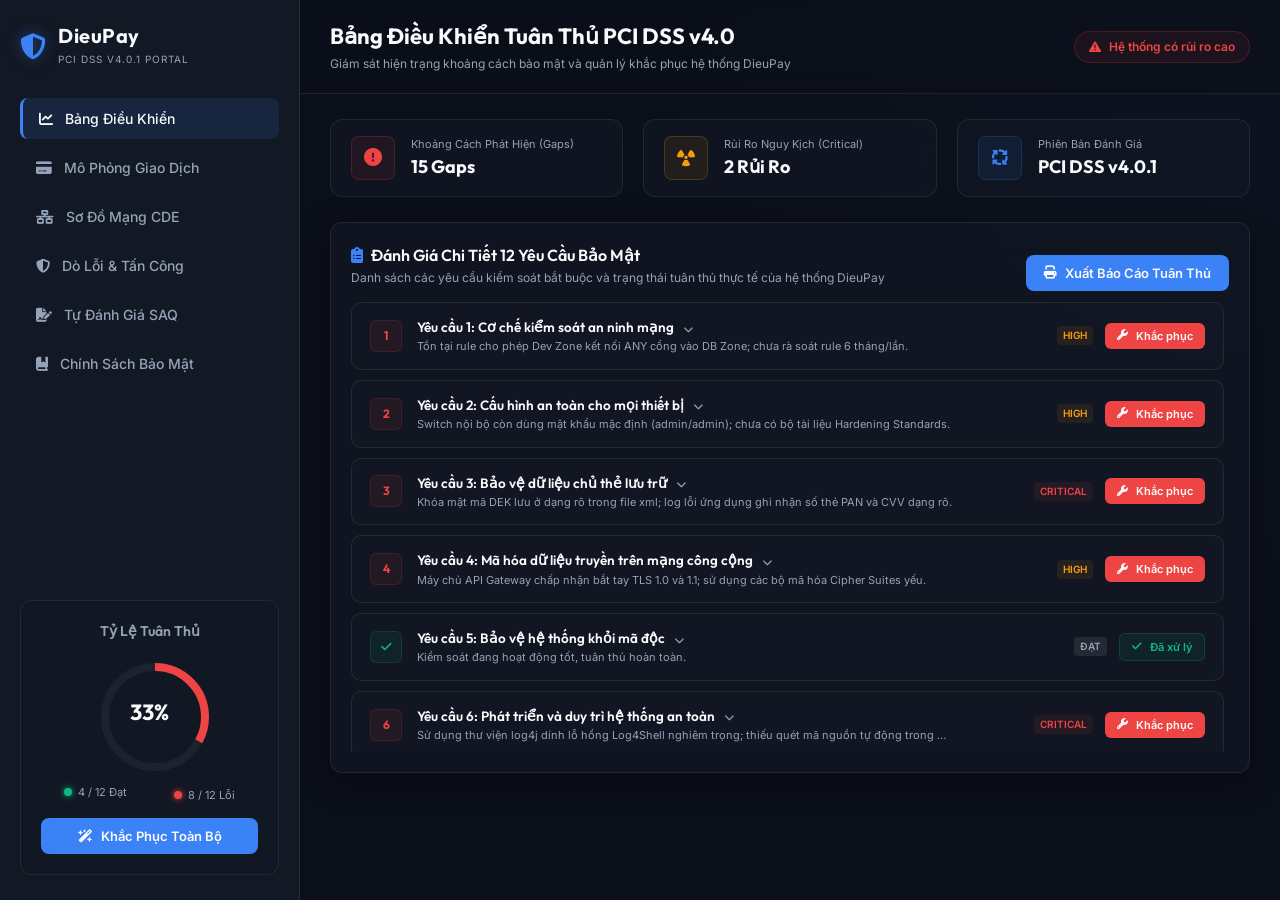
==== index.html @ 659bfa7b "add update" ====
<!DOCTYPE html>
<html lang="vi">

<head>
    <meta charset="UTF-8">
    <meta name="viewport" content="width=device-width, initial-scale=1.0">
    <title>DieuPay PCI DSS v4.0 Simulator & Compliance Dashboard</title>
    <!-- Google Fonts -->
    <link rel="preconnect" href="https://fonts.googleapis.com">
    <link rel="preconnect" href="https://fonts.gstatic.com" crossorigin>
    <link
        href="https://fonts.googleapis.com/css2?family=Inter:wght@300;400;500;600;700&family=Outfit:wght@400;500;600;700;800&family=Fira+Code:wght@400;500&display=swap"
        rel="stylesheet">
    <!-- FontAwesome Icons -->
    <link rel="stylesheet" href="https://cdnjs.cloudflare.com/ajax/libs/font-awesome/6.4.0/css/all.min.css">
    <!-- Custom Style -->
    <link rel="stylesheet" href="style.css">
</head>

<body>
    <div class="app-container">
        <!-- Sidebar Navigation -->
        <aside class="sidebar">
            <div class="logo-area">
                <div class="logo-icon"><i class="fa-solid fa-shield-halved"></i></div>
                <div class="logo-text">
                    <h2>DieuPay</h2>
                    <span>PCI DSS v4.0.1 Portal</span>
                </div>
            </div>

            <nav class="nav-menu">
                <button class="nav-btn active" data-tab="tab-dashboard" id="btn-tab-dashboard">
                    <i class="fa-solid fa-chart-line"></i>
                    <span>Bảng Điều Khiển</span>
                </button>
                <button class="nav-btn" data-tab="tab-simulator" id="btn-tab-simulator">
                    <i class="fa-solid fa-credit-card"></i>
                    <span>Mô Phỏng Giao Dịch</span>
                </button>
                <button class="nav-btn" data-tab="tab-network" id="btn-tab-network">
                    <i class="fa-solid fa-network-wired"></i>
                    <span>Sơ Đồ Mạng CDE</span>
                </button>
                <button class="nav-btn" data-tab="tab-scanner" id="btn-tab-scanner">
                    <i class="fa-solid fa-shield-halved"></i>
                    <span>Dò Lỗi & Tấn Công</span>
                </button>
                <button class="nav-btn" data-tab="tab-saq" id="btn-tab-saq">
                    <i class="fa-solid fa-file-signature"></i>
                    <span>Tự Đánh Giá SAQ</span>
                </button>
                <button class="nav-btn" data-tab="tab-policies" id="btn-tab-policies">
                    <i class="fa-solid fa-book-bookmark"></i>
                    <span>Chính Sách Bảo Mật</span>
                </button>
            </nav>

            <div class="compliance-summary-card">
                <h3>Tỷ Lệ Tuân Thủ</h3>
                <div class="progress-circle-container">
                    <svg class="progress-ring" width="120" height="120">
                        <circle class="progress-ring__background" stroke="rgba(255,255,255,0.05)" stroke-width="8"
                            fill="transparent" r="50" cx="60" cy="60" />
                        <circle class="progress-ring__circle" id="compliance-ring" stroke="#ef4444" stroke-width="8"
                            fill="transparent" r="50" cx="60" cy="60" />
                    </svg>
                    <div class="progress-value" id="compliance-score-val">31%</div>
                </div>
                <div class="status-summary">
                    <div class="status-item">
                        <span class="dot green"></span>
                        <span id="txt-compliant-count">4 / 12 Đạt</span>
                    </div>
                    <div class="status-item mt-5">
                        <span class="dot red"></span>
                        <span id="txt-noncompliant-count">8 / 12 Lỗi</span>
                    </div>
                </div>
                <button class="btn btn-primary btn-block mt-15" id="btn-remediate-all">
                    <i class="fa-solid fa-wand-magic-sparkles"></i> Khắc Phục Toàn Bộ
                </button>
            </div>
        </aside>

        <!-- Main Content Area -->
        <main class="main-content">
            <header class="top-bar">
                <div class="page-title">
                    <h1 id="page-title-text">Bảng Điều Khiển Tuân Thủ PCI DSS v4.0</h1>
                    <p id="page-subtitle-text">Giám sát hiện trạng khoảng cách bảo mật và quản lý khắc phục hệ thống
                        DieuPay</p>
                </div>
                <div class="system-status">
                    <span class="status-badge red" id="system-status-badge">
                        <i class="fa-solid fa-triangle-exclamation"></i> Hệ thống có rủi ro cao
                    </span>
                </div>
            </header>

            <!-- TAB 1: COMPLIANCE DASHBOARD -->
            <section class="tab-content active" id="tab-dashboard">
                <div class="dashboard-grid">
                    <!-- Stat Cards -->
                    <div class="stat-card gap-card">
                        <div class="card-icon red-glow"><i class="fa-solid fa-circle-exclamation"></i></div>
                        <div class="card-info">
                            <span class="info-label">Khoảng Cách Phát Hiện (Gaps)</span>
                            <span class="info-value" id="stat-gaps-count">17 Lỗ Hổng</span>
                        </div>
                    </div>
                    <div class="stat-card risk-card">
                        <div class="card-icon orange-glow"><i class="fa-solid fa-radiation"></i></div>
                        <div class="card-info">
                            <span class="info-label">Rủi Ro Nguy Kịch (Critical)</span>
                            <span class="info-value" id="stat-critical-count">3 Rủi Ro</span>
                        </div>
                    </div>
                    <div class="stat-card method-card">
                        <div class="card-icon blue-glow"><i class="fa-solid fa-arrows-spin"></i></div>
                        <div class="card-info">
                            <span class="info-label">Phiên Bản Đánh Giá</span>
                            <span class="info-value">PCI DSS v4.0.1</span>
                        </div>
                    </div>
                </div>

                <!-- 12 Requirements List -->
                <div class="section-card mt-25">
                    <div class="card-header card-header-flex">
                        <div>
                            <h2 style="display: flex; align-items: center; gap: 8px;"><i
                                    class="fa-solid fa-clipboard-list" style="color: var(--color-primary);"></i> Đánh
                                Giá Chi Tiết 12 Yêu Cầu Bảo Mật</h2>
                            <p>Danh sách các yêu cầu kiểm soát bắt buộc và trạng thái tuân thủ thực tế của hệ thống
                                DieuPay</p>
                        </div>
                        <button class="btn btn-primary" id="btn-print-report">
                            <i class="fa-solid fa-print"></i> Xuất Báo Cáo Tuân Thủ
                        </button>
                    </div>
                    <div class="requirements-list" id="requirements-container">
                        <!-- Requirements items will be dynamically rendered by JavaScript -->
                    </div>
                </div>
            </section>

            <!-- TAB 2: TRANSACTION SIMULATOR -->
            <section class="tab-content" id="tab-simulator">
                <div class="simulator-layout">
                    <!-- Simulator Controls & Form -->
                    <div class="sim-left-panel">
                        <!-- Mode Toggle -->
                        <div class="section-card">
                            <h3 style="display: flex; align-items: center; gap: 8px;"><i class="fa-solid fa-sliders"
                                    style="color: var(--color-primary);"></i> Chế Độ Mô Phỏng An Ninh</h3>
                            <p class="text-muted mb-15">Chọn chế độ để kiểm chứng cách hệ thống DieuPay xử lý và lưu trữ
                                thông tin thẻ.</p>
                            <div class="mode-toggle-group">
                                <button class="mode-btn active red-mode" id="btn-mode-noncompliant">
                                    <i class="fa-solid fa-bug"></i>
                                    <div class="mode-text">
                                        <strong>Chưa Tuân Thủ</strong>
                                        <span>Dễ bị tấn công, lộ dữ liệu</span>
                                    </div>
                                </button>
                                <button class="mode-btn green-mode" id="btn-mode-compliant">
                                    <i class="fa-solid fa-shield-halved"></i>
                                    <div class="mode-text">
                                        <strong>Đã Tuân Thủ</strong>
                                        <span>Mã hóa HSM, Log Sanitized</span>
                                    </div>
                                </button>
                            </div>
                        </div>

                        <!-- Trạng Thái Bảo Mật Hệ Thống -->
                        <div class="section-card mt-20 security-status-panel" id="security-warnings-panel">
                            <h3 style="display: flex; align-items: center; gap: 8px;"><i
                                    class="fa-solid fa-shield-halved" style="color: var(--color-primary);"></i> Trạng
                                Thái Bảo Mật Hệ Thống</h3>
                            <div id="security-warnings-content">
                                <!-- Nội dung cập nhật động từ Javascript -->
                            </div>
                        </div>

                        <!-- Payment Checkout Form Mockup -->
                        <div class="section-card mt-20 payment-card-form">
                            <div class="payment-card-header">
                                <i class="fa-solid fa-wallet"></i>
                                <span>Cổng Thanh Toán DieuPay (Mockup Checkout)</span>
                            </div>
                            <div class="card-preview">
                                <div class="card-chip"></div>
                                <div class="card-number-preview" id="preview-number">•••• •••• •••• ••••</div>
                                <div class="card-details-preview">
                                    <div>
                                        <span class="preview-label">CHỦ THẺ</span>
                                        <span class="preview-value" id="preview-name">NGUYEN VAN A</span>
                                    </div>
                                    <div>
                                        <span class="preview-label">HẠN DÙNG</span>
                                        <span class="preview-value" id="preview-expiry">12/28</span>
                                    </div>
                                </div>
                                <div class="card-brand"><i class="fa-brands fa-cc-visa"></i></div>
                            </div>

                            <form id="payment-form" onsubmit="return false;">
                                <div class="form-group">
                                    <label for="card-holder">Tên trên thẻ</label>
                                    <input type="text" id="card-holder" value="NGUYEN VAN A" placeholder="NGUYEN VAN A"
                                        autocomplete="off" required>
                                </div>
                                <div class="form-group">
                                    <label for="card-number">Số thẻ tín dụng (PAN)</label>
                                    <div class="input-icon-wrapper">
                                        <i class="fa-solid fa-credit-card input-icon"></i>
                                        <input type="text" id="card-number" value="4111110022334455"
                                            placeholder="4111 1100 2233 4455" maxlength="19" autocomplete="off"
                                            required>
                                    </div>
                                </div>
                                <div class="form-row">
                                    <div class="form-group col-6">
                                        <label for="card-expiry">Ngày hết hạn</label>
                                        <input type="text" id="card-expiry" value="12/28" placeholder="MM/YY"
                                            maxlength="5" autocomplete="off" required>
                                    </div>
                                    <div class="form-group col-6">
                                        <label for="card-cvv">Mã bảo mật (CVV2)</label>
                                        <input type="password" id="card-cvv" value="123" placeholder="123" maxlength="4"
                                            autocomplete="off" required>
                                    </div>
                                </div>
                                <button class="btn btn-success btn-block mt-15" id="btn-submit-payment">
                                    <i class="fa-solid fa-lock"></i> Thanh Toán Ngay (150,000 đ)
                                </button>
                            </form>
                        </div>
                    </div>

                    <!-- Visual Flow & Real-time Outputs -->
                    <div class="sim-right-panel">
                        <!-- Transaction Visual Flow Animation -->
                        <div class="section-card flex-grow-1 flex-col">
                            <h3 style="display: flex; align-items: center; gap: 8px;"><i class="fa-solid fa-route"
                                    style="color: var(--color-primary);"></i> Tiến Trình Truyền Tải Dữ Liệu</h3>
                            <p class="text-muted mb-15">Theo dõi đường đi của thông tin thẻ qua các thành phần của
                                DieuPay.</p>

                            <div class="flow-container">
                                <div class="flow-node active" id="node-client"
                                    data-tooltip="Thiết bị Khách hàng (Nhập PAN, CVV)">
                                    <i class="fa-solid fa-laptop"></i>
                                    <span>Client App</span>
                                </div>
                                <div class="flow-connector" id="conn-client-apigw">
                                    <div class="flow-dot"></div>
                                </div>
                                <div class="flow-node" id="node-apigw"
                                    data-tooltip="API Gateway & WAF (AWS Singapore Subnet)">
                                    <i class="fa-solid fa-gears"></i>
                                    <span>API Gateway</span>
                                </div>
                                <div class="flow-connector" id="conn-apigw-core">
                                    <div class="flow-dot"></div>
                                </div>
                                <div class="flow-node" id="node-core"
                                    data-tooltip="Payment Core Processing (Viettel IDC CDE Zone)">
                                    <i class="fa-solid fa-microchip"></i>
                                    <span>Core Payment</span>
                                </div>
                                <div class="flow-connector-split" id="split-core">
                                    <div class="split-line-hsm" id="conn-core-hsm">
                                        <div class="flow-dot-hsm"></div>
                                    </div>
                                    <div class="split-line-db" id="conn-core-db">
                                        <div class="flow-dot-db"></div>
                                    </div>
                                </div>
                                <div class="split-nodes">
                                    <div class="flow-node small" id="node-hsm"
                                        data-tooltip="Thiết bị Mật mã HSM (Sinh Token / Giải mã)">
                                        <i class="fa-solid fa-key"></i>
                                        <span>HSM Key</span>
                                    </div>
                                    <div class="flow-node small" id="node-db"
                                        data-tooltip="Cơ sở dữ liệu PostgreSQL (Lưu trữ giao dịch)">
                                        <i class="fa-solid fa-database"></i>
                                        <span>PostgreSQL</span>
                                    </div>
                                </div>
                            </div>
                        </div>

                        <!-- System Logs & DB Records -->
                        <div class="section-card mt-20 console-panel">
                            <div class="console-header">
                                <ul class="console-tabs">
                                    <li class="active" data-console="console-logs" id="btn-console-logs"><i
                                            class="fa-solid fa-terminal"></i> Nhật Ký Hệ Thống (System Logs)</li>
                                    <li data-console="console-db" id="btn-console-db"><i
                                            class="fa-solid fa-database"></i> Cơ Sở Dữ Liệu (PostgreSQL Storage)</li>
                                </ul>
                            </div>
                            <div class="console-body">
                                <div class="console-content active" id="console-logs">
                                    <div class="log-line text-muted">// Hệ thống DieuPay sẵn sàng. Nhấn "Thanh Toán
                                        Ngay" để mô phỏng.</div>
                                </div>
                                <div class="console-content" id="console-db">
                                    <table class="db-table">
                                        <thead>
                                            <tr>
                                                <th>Mã GD</th>
                                                <th>Thời gian</th>
                                                <th>Khách hàng</th>
                                                <th>Dữ liệu thẻ (PAN)</th>
                                                <th>Mã CVV2</th>
                                                <th>Trạng thái lưu trữ</th>
                                            </tr>
                                        </thead>
                                        <tbody id="db-table-body">
                                            <tr>
                                                <td colspan="6" class="text-center text-muted">// Cơ sở dữ liệu trống.
                                                </td>
                                            </tr>
                                        </tbody>
                                    </table>
                                </div>
                            </div>
                        </div>
                    </div>
                </div>
            </section>

            <!-- TAB 3: NETWORK DIAGRAM MAP -->
            <section class="tab-content" id="tab-network">
                <div class="network-layout">
                    <!-- Left: Interactive Topology SVG -->
                    <div class="network-map-card">
                        <div class="network-map-header">
                            <h3 style="display: flex; align-items: center; gap: 8px;"><i
                                    class="fa-solid fa-network-wired" style="color: var(--color-primary);"></i> Sơ Đồ
                                Phân Tách Mạng & Ranh Giới Bảo Mật CDE</h3>
                            <p class="text-muted">Di chuột hoặc nhấp vào các nút thiết bị để xem thông tin an ninh chi
                                tiết</p>
                        </div>
                        <div class="network-map-body" id="network-map-container">
                            <!-- Inline SVG for Network Map -->
                            <svg viewBox="0 0 1000 540" class="network-svg">
                                <defs>
                                    <pattern id="grid" width="20" height="20" patternUnits="userSpaceOnUse">
                                        <path d="M 20 0 L 0 0 0 20" fill="none" stroke="rgba(255,255,255,0.015)"
                                            stroke-width="1" />
                                    </pattern>

                                    <!-- Gradients for Zones -->
                                    <linearGradient id="grad-internet" x1="0%" y1="0%" x2="100%" y2="100%">
                                        <stop offset="0%" stop-color="rgba(148, 163, 184, 0.08)" />
                                        <stop offset="100%" stop-color="rgba(148, 163, 184, 0.01)" />
                                    </linearGradient>
                                    <linearGradient id="grad-aws" x1="0%" y1="0%" x2="100%" y2="100%">
                                        <stop offset="0%" stop-color="rgba(59, 130, 246, 0.08)" />
                                        <stop offset="100%" stop-color="rgba(59, 130, 246, 0.01)" />
                                    </linearGradient>
                                    <linearGradient id="grad-cde-danger" x1="0%" y1="0%" x2="100%" y2="100%">
                                        <stop offset="0%" stop-color="rgba(239, 68, 68, 0.06)" />
                                        <stop offset="100%" stop-color="rgba(239, 68, 68, 0.01)" />
                                    </linearGradient>
                                    <linearGradient id="grad-cde-secure" x1="0%" y1="0%" x2="100%" y2="100%">
                                        <stop offset="0%" stop-color="rgba(16, 185, 129, 0.08)" />
                                        <stop offset="100%" stop-color="rgba(16, 185, 129, 0.01)" />
                                    </linearGradient>
                                    <linearGradient id="grad-mgmt" x1="0%" y1="0%" x2="100%" y2="100%">
                                        <stop offset="0%" stop-color="rgba(245, 158, 11, 0.06)" />
                                        <stop offset="100%" stop-color="rgba(245, 158, 11, 0.01)" />
                                    </linearGradient>

                                    <!-- Markers for arrows -->
                                    <marker id="arrow-blue" viewBox="0 0 10 10" refX="29" refY="5" markerWidth="6"
                                        markerHeight="6" orient="auto-start-reverse">
                                        <path d="M 0 1.5 L 8 5 L 0 8.5 z" fill="var(--color-primary)" />
                                    </marker>
                                    <marker id="arrow-green" viewBox="0 0 10 10" refX="29" refY="5" markerWidth="6"
                                        markerHeight="6" orient="auto-start-reverse">
                                        <path d="M 0 1.5 L 8 5 L 0 8.5 z" fill="var(--color-success)" />
                                    </marker>
                                    <marker id="arrow-gray" viewBox="0 0 10 10" refX="27" refY="5" markerWidth="5"
                                        markerHeight="5" orient="auto-start-reverse">
                                        <path d="M 0 2 L 6 5 L 0 8 z" fill="rgba(255,255,255,0.2)" />
                                    </marker>
                                    <marker id="arrow-mgmt" viewBox="0 0 10 10" refX="27" refY="5" markerWidth="5"
                                        markerHeight="5" orient="auto-start-reverse">
                                        <path d="M 0 2 L 6 5 L 0 8 z" fill="var(--text-secondary)" fill-opacity="0.4" />
                                    </marker>
                                </defs>
                                <rect width="100%" height="100%" fill="url(#grid)" />

                                <!-- Zones Boundaries -->
                                <!-- Zone: Internet -->
                                <rect x="15" y="30" width="200" height="210" rx="10" class="zone-box zone-internet" />
                                <text x="25" y="50" class="zone-title">INTERNET (PUBLIC)</text>

                                <!-- Zone: AWS DMZ -->
                                <rect x="235" y="30" width="530" height="145" rx="10" class="zone-box zone-aws-dmz" />
                                <text x="245" y="50" class="zone-title">AWS DMZ ZONE (SINGAPORE)</text>

                                <!-- Zone: External NAPAS -->
                                <rect x="785" y="30" width="200" height="145" rx="10" class="zone-box zone-internet" />
                                <text x="795" y="50" class="zone-title">EXTERNAL PARTNERS</text>

                                <!-- Zone: Viettel IDC CDE -->
                                <rect x="535" y="200" width="450" height="320" rx="10"
                                    class="zone-box zone-viettel-cde" />
                                <text x="545" y="220" class="zone-title">VIETTEL IDC - CDE ZONE (SECURE)</text>

                                <!-- Zone: Viettel IDC Management -->
                                <rect x="235" y="200" width="280" height="320" rx="10"
                                    class="zone-box zone-viettel-mgmt" />
                                <text x="245" y="220" class="zone-title">IDC MANAGEMENT ZONE</text>

                                <!-- Connection lines -->
                                <!-- User -> WAF -->
                                <line x1="115" y1="100" x2="310" y2="100" class="net-link active-link"
                                    marker-end="url(#arrow-blue)" />
                                <!-- WAF -> Web -->
                                <line x1="310" y1="100" x2="470" y2="100" class="net-link active-link"
                                    marker-end="url(#arrow-blue)" />
                                <!-- Web -> API Gateway -->
                                <line x1="470" y1="100" x2="630" y2="100" class="net-link active-link"
                                    marker-end="url(#arrow-blue)" />
                                <!-- API Gateway -> Firewall CDE -->
                                <path d="M 630 100 L 630 220 L 610 220 L 610 275" fill="none"
                                    class="net-link active-link" marker-end="url(#arrow-blue)" />
                                <!-- Firewall CDE -> Core -->
                                <line x1="610" y1="275" x2="755" y2="275" class="net-link active-link"
                                    marker-end="url(#arrow-blue)" />
                                <!-- Core -> HSM -->
                                <line x1="755" y1="275" x2="900" y2="360" class="net-link"
                                    marker-end="url(#arrow-gray)" />
                                <!-- Core -> DB -->
                                <line x1="755" y1="275" x2="755" y2="415" class="net-link"
                                    marker-end="url(#arrow-gray)" />
                                <!-- Core -> Napas -->
                                <path d="M 755 275 L 755 100 L 890 100" fill="none" class="net-link active-link"
                                    marker-end="url(#arrow-blue)" />

                                <!-- Admin -> VPN Tunnel (Firewall / Bastion) -->
                                <path d="M 115 195 L 310 195 L 310 275" fill="none" class="net-link vpn-link"
                                    stroke-dasharray="4,4" marker-end="url(#arrow-gray)" />
                                <path d="M 115 195 L 610 195 L 610 275" fill="none" class="net-link vpn-link"
                                    stroke-dasharray="4,4" marker-end="url(#arrow-gray)" />

                                <!-- Bastion -> Internal Mgmt / Routing -->
                                <line x1="310" y1="275" x2="450" y2="275" class="net-link mgmt-link"
                                    stroke-dasharray="3,3" marker-end="url(#arrow-mgmt)" />
                                <line x1="310" y1="275" x2="610" y2="275" class="net-link mgmt-link"
                                    stroke-dasharray="3,3" marker-end="url(#arrow-mgmt)" />
                                <path d="M 310 275 L 310 330 L 755 330 L 755 275" fill="none" class="net-link mgmt-link"
                                    stroke-dasharray="3,3" marker-end="url(#arrow-mgmt)" />

                                <!-- Database -> Backup (Secure storage) -->
                                <path d="M 755 415 L 755 490 L 450 490 L 450 435" fill="none" class="net-link mgmt-link"
                                    stroke-dasharray="3,3" marker-end="url(#arrow-mgmt)" />
                                <!-- AD -> Core -->
                                <path d="M 450 275 L 450 240 L 755 240 L 755 275" fill="none" class="net-link mgmt-link"
                                    stroke-dasharray="2,2" marker-end="url(#arrow-mgmt)" />

                                <!-- SIEM Audit Log Shipper Connections (Requirement 10) -->
                                <path d="M 610 275 L 610 390 L 310 390 L 310 435" fill="none" class="net-link log-link"
                                    stroke-dasharray="2,2" marker-end="url(#arrow-gray)" />
                                <path d="M 450 275 L 450 370 L 310 370 L 310 435" fill="none" class="net-link log-link"
                                    stroke-dasharray="2,2" marker-end="url(#arrow-gray)" />
                                <line x1="310" y1="275" x2="310" y2="435" class="net-link log-link"
                                    stroke-dasharray="2,2" marker-end="url(#arrow-gray)" />
                                <line x1="450" y1="435" x2="310" y2="435" class="net-link log-link"
                                    stroke-dasharray="2,2" marker-end="url(#arrow-gray)" />

                                <!-- Interactive Legend Panel -->
                                <g transform="translate(15, 260)">
                                    <rect width="200" height="250" rx="8" fill="rgba(18, 24, 36, 0.85)"
                                        stroke="var(--border-glass)" stroke-width="1" />
                                    <text x="15" y="25" font-family="var(--font-heading)" font-size="12"
                                        font-weight="700" fill="var(--text-primary)">CHÚ GIẢI SƠ ĐỒ</text>

                                    <!-- Legend Items -->
                                    <line x1="20" y1="50" x2="50" y2="50" class="net-link active-link"
                                        stroke-width="2" />
                                    <text x="60" y="54" font-family="var(--font-body)" font-size="10"
                                        fill="var(--text-secondary)">Luồng Giao Dịch Thẻ</text>

                                    <path d="M 20 75 L 50 75" class="net-link vpn-link" stroke-width="1.5"
                                        stroke-dasharray="4,4" />
                                    <text x="60" y="79" font-family="var(--font-body)" font-size="10"
                                        fill="var(--text-secondary)">Kênh VPN Quản Trị</text>

                                    <path d="M 20 100 L 50 100" class="net-link mgmt-link" stroke-width="1.5"
                                        stroke-dasharray="3,3" />
                                    <text x="60" y="104" font-family="var(--font-body)" font-size="10"
                                        fill="var(--text-secondary)">Kênh Vận Hành Nội Bộ</text>

                                    <path d="M 20 125 L 50 125" class="net-link log-link" stroke-width="1.5"
                                        stroke-dasharray="2,2" />
                                    <text x="60" y="129" font-family="var(--font-body)" font-size="10"
                                        fill="var(--text-secondary)">Đường Truyền Logs SIEM</text>

                                    <!-- Compliance Indicators -->
                                    <circle cx="35" cy="160" r="7" fill="var(--bg-secondary)"
                                        stroke="var(--color-success)" stroke-width="1.5" />
                                    <text x="60" y="164" font-family="var(--font-body)" font-size="10"
                                        fill="var(--text-secondary)">Thiết Bị Đạt Chuẩn</text>

                                    <circle cx="35" cy="185" r="7" fill="var(--bg-secondary)"
                                        stroke="var(--color-danger)" stroke-width="1.5" />
                                    <text x="60" y="189" font-family="var(--font-body)" font-size="10"
                                        fill="var(--text-secondary)">Thiết Bị Có Lỗ Hổng</text>

                                    <circle cx="35" cy="210" r="7" fill="var(--bg-secondary)"
                                        stroke="var(--color-warning)" stroke-width="1.5" />
                                    <text x="60" y="214" font-family="var(--font-body)" font-size="10"
                                        fill="var(--text-secondary)">Vùng Liên Kết (Connected)</text>
                                </g>

                                <!-- Nodes -->
                                <!-- Node: user -->
                                <g class="net-node" id="node-net-user" data-node="user">
                                    <circle cx="115" cy="100" r="25" class="node-bg" />
                                    <text x="115" y="106" class="node-icon">&#xf109;</text>
                                    <text x="115" y="142" class="node-label">Khách hàng</text>
                                </g>

                                <!-- Node: admin -->
                                <g class="net-node" id="node-net-admin" data-node="admin">
                                    <circle cx="115" cy="195" r="25" class="node-bg" />
                                    <text x="115" y="201" class="node-icon">&#xf505;</text>
                                    <text x="115" y="237" class="node-label">Kỹ sư VPN</text>
                                </g>

                                <!-- Node: waf -->
                                <g class="net-node" id="node-net-waf" data-node="waf">
                                    <circle cx="310" cy="100" r="25" class="node-bg" />
                                    <text x="310" y="106" class="node-icon">&#xf3ed;</text>
                                    <text x="310" y="142" class="node-label">AWS WAF & ALB</text>
                                </g>

                                <!-- Node: web -->
                                <g class="net-node" id="node-net-web" data-node="web">
                                    <circle cx="470" cy="100" r="25" class="node-bg" />
                                    <text x="470" y="106" class="node-icon">&#xf233;</text>
                                    <text x="470" y="142" class="node-label">Web Server</text>
                                </g>

                                <!-- Node: apigw -->
                                <g class="net-node" id="node-net-apigw" data-node="apigw">
                                    <circle cx="630" cy="100" r="25" class="node-bg" />
                                    <text x="630" y="106" class="node-icon">&#xf085;</text>
                                    <text x="630" y="142" class="node-label">API Gateway</text>
                                </g>

                                <!-- Node: napas -->
                                <g class="net-node" id="node-net-napas" data-node="napas">
                                    <circle cx="890" cy="100" r="28" class="node-bg" />
                                    <text x="890" y="106" class="node-icon">&#xf19c;</text>
                                    <text x="890" y="144" class="node-label">Cổng NAPAS</text>
                                </g>

                                <!-- Node: cde-fw -->
                                <g class="net-node" id="node-net-cde-fw" data-node="cde-fw">
                                    <circle cx="610" cy="275" r="25" class="node-bg" />
                                    <text x="610" y="281" class="node-icon">&#xf132;</text>
                                    <text x="610" y="317" class="node-label">Palo Alto NGFW</text>
                                </g>

                                <!-- Node: core -->
                                <g class="net-node" id="node-net-core" data-node="core">
                                    <circle cx="755" cy="275" r="28" class="node-bg critical-node" />
                                    <text x="755" y="281" class="node-icon">&#xf2db;</text>
                                    <text x="755" y="319" class="node-label">Payment Core</text>
                                </g>

                                <!-- Node: hsm -->
                                <g class="net-node" id="node-net-hsm" data-node="hsm">
                                    <circle cx="900" cy="360" r="25" class="node-bg" />
                                    <text x="900" y="366" class="node-icon small-icon">&#xf084;</text>
                                    <text x="900" y="402" class="node-label">HSM Thales</text>
                                </g>

                                <!-- Node: db -->
                                <g class="net-node" id="node-net-db" data-node="db">
                                    <circle cx="755" cy="415" r="28" class="node-bg critical-node" />
                                    <text x="755" y="421" class="node-icon">&#xf1c0;</text>
                                    <text x="755" y="459" class="node-label">PostgreSQL DB</text>
                                </g>

                                <!-- Node: bastion -->
                                <g class="net-node" id="node-net-bastion" data-node="bastion">
                                    <circle cx="310" cy="275" r="25" class="node-bg" />
                                    <text x="310" y="281" class="node-icon">&#xf52b;</text>
                                    <text x="310" y="317" class="node-label">Bastion Host</text>
                                </g>

                                <!-- Node: ad -->
                                <g class="net-node" id="node-net-ad" data-node="ad">
                                    <circle cx="450" cy="275" r="25" class="node-bg" />
                                    <text x="450" y="281" class="node-icon">&#xf509;</text>
                                    <text x="450" y="317" class="node-label">Active Directory</text>
                                </g>

                                <!-- Node: siem -->
                                <g class="net-node" id="node-net-siem" data-node="siem">
                                    <circle cx="310" cy="435" r="25" class="node-bg" />
                                    <text x="310" y="441" class="node-icon">&#xe522;</text>
                                    <text x="310" y="477" class="node-label">Wazuh SIEM</text>
                                </g>

                                <!-- Node: backup -->
                                <g class="net-node" id="node-net-backup" data-node="backup">
                                    <circle cx="450" cy="435" r="25" class="node-bg" />
                                    <text x="450" y="441" class="node-icon">&#xf0a0;</text>
                                    <text x="450" y="477" class="node-label">Backup Server</text>
                                </g>
                            </svg>
                        </div>
                    </div>

                    <!-- Right: Info Panel of Selected Node -->
                    <div class="network-info-card">
                        <div class="section-card">
                            <h3 style="display: flex; align-items: center; gap: 8px;"><i class="fa-solid fa-circle-info"
                                    style="color: var(--color-primary);"></i> Chi Tiết Thành Phần Mạng</h3>
                            <p class="text-muted mb-15">Thông tin tài sản và trạng thái bảo mật của thiết bị đang chọn
                            </p>

                            <div class="selected-node-details" id="node-details-panel">
                                <div class="empty-node-selection">
                                    <i class="fa-solid fa-mouse-pointer animate-bounce"></i>
                                    <p>Vui lòng click vào một thiết bị trên sơ đồ để xem thông tin an ninh chi tiết.</p>
                                </div>
                            </div>
                        </div>
                    </div>
                </div>
            </section>

            <!-- TAB 4: SECURITY SCANNER & ATTACK SIMULATOR -->
            <section class="tab-content" id="tab-scanner">
                <div class="scanner-layout">
                    <!-- Left: Vulnerability Scanner -->
                    <div class="section-card scanner-panel">
                        <div class="scanner-panel-header">
                            <div>
                                <h3 style="display: flex; align-items: center; gap: 8px;"><i
                                        class="fa-solid fa-magnifying-glass-shield"
                                        style="color: var(--color-primary);"></i> Trình Quét Lỗ Hổng Bảo Mật Giả Lập
                                </h3>
                                <p class="text-muted">Dò tìm các lỗ hổng hệ thống và cấu hình mạng (Nessus/Qualys
                                    Simulator)</p>
                            </div>
                            <button class="btn btn-primary" id="btn-start-scan">
                                <i class="fa-solid fa-play"></i> Bắt đầu Quét Hệ Thống
                            </button>
                        </div>

                        <!-- Scan Status / Progress Bar -->
                        <div class="scan-progress-area mt-15" id="scan-progress-area" style="display: none;">
                            <div class="progress-bar-container">
                                <div class="progress-bar-fill" id="scan-progress-bar">0%</div>
                            </div>
                            <div class="scan-status-text text-muted mt-5" id="scan-status-text">Đang khởi tạo máy
                                quét...</div>
                        </div>

                        <!-- Scan Report Output -->
                        <div class="scan-report-container mt-20" id="scan-report-container">
                            <div class="scan-report-empty text-center text-muted">
                                <i class="fa-solid fa-magnifying-glass-shield animate-pulse"
                                    style="font-size: 36px; display: block; margin-bottom: 15px; color: var(--text-secondary);"></i>
                                <p>Môi trường DieuPay chưa được quét an ninh. Nhấn nút "Bắt đầu Quét Hệ Thống" để dò tìm
                                    lỗ hổng.</p>
                            </div>
                            <!-- Discovered CVEs will be rendered here dynamically -->
                        </div>
                    </div>

                    <!-- Right: Attack Simulator -->
                    <div class="section-card attack-panel">
                        <h3 style="display: flex; align-items: center; gap: 8px; margin-bottom: 5px;"><i
                                class="fa-solid fa-user-secret" style="color: var(--color-danger);"></i> Mô Phỏng Kịch
                            Bản Tấn Công</h3>
                        <p class="text-muted mb-15">Thử nghiệm các cuộc tấn công mạng thực tế để kiểm tra tính hiệu quả
                            của các cơ chế phòng thủ DieuPay.</p>

                        <div class="attack-scenarios-grid">
                            <div class="attack-card" id="attack-sql">
                                <div class="attack-icon"><i class="fa-solid fa-database"></i></div>
                                <div class="attack-info">
                                    <strong>SQL Injection (SQLi)</strong>
                                    <span>Khai thác truy vấn DB thông qua cổng thanh toán API công cộng.</span>
                                </div>
                                <button class="btn btn-danger btn-sm" onclick="runAttack('sql')">Tấn Công</button>
                            </div>

                            <div class="attack-card" id="attack-log4j">
                                <div class="attack-icon"><i class="fa-solid fa-terminal"></i></div>
                                <div class="attack-info">
                                    <strong>Khai thác Log4Shell (RCE)</strong>
                                    <span>Gửi payload JNDI qua logs để thực thi mã từ xa trên Core Server.</span>
                                </div>
                                <button class="btn btn-danger btn-sm" onclick="runAttack('log4j')">Tấn Công</button>
                            </div>

                            <div class="attack-card" id="attack-mitm">
                                <div class="attack-icon"><i class="fa-solid fa-network-wired"></i></div>
                                <div class="attack-info">
                                    <strong>Bắt gói tin truyền dẫn (MITM)</strong>
                                    <span>Nghe lén thông tin thẻ trên các kênh truyền public thiếu mã hóa.</span>
                                </div>
                                <button class="btn btn-danger btn-sm" onclick="runAttack('mitm')">Tấn Công</button>
                            </div>

                            <div class="attack-card" id="attack-brute">
                                <div class="attack-icon"><i class="fa-solid fa-user-shield"></i></div>
                                <div class="attack-info">
                                    <strong>Dò mật khẩu SSH VPN (Brute-Force)</strong>
                                    <span>Dò mật khẩu quản trị vào Bastion Host do thiếu xác thực MFA.</span>
                                </div>
                                <button class="btn btn-danger btn-sm" onclick="runAttack('brute')">Tấn Công</button>
                            </div>
                        </div>
                    </div>
                </div>
            </section>

            <!-- TAB 5: SELF-ASSESSMENT QUESTIONNAIRE (SAQ) -->
            <section class="tab-content" id="tab-saq">
                <div class="saq-layout">
                    <!-- SAQ Selector Wizard / Decision Tool -->
                    <div class="section-card">
                        <div class="card-header card-header-flex">
                            <div>
                                <h3 style="display: flex; align-items: center; gap: 8px;"><i
                                        class="fa-solid fa-wand-magic-sparkles"
                                        style="color: var(--color-primary);"></i> Trợ Lý Lựa Chọn Loại Báo Cáo SAQ</h3>
                                <p class="text-muted">Trả lời vài câu hỏi nhanh để tìm ra loại báo cáo SAQ phù hợp nhất
                                    với mô hình của DieuPay</p>
                            </div>
                            <!-- Dropdown selection fallback -->
                            <div style="display: flex; align-items: center; gap: 10px;">
                                <label for="saq-flow-select"
                                    style="font-size: 11px; color: var(--text-secondary); white-space: nowrap;">Chọn
                                    nhanh loại SAQ:</label>
                                <select id="saq-flow-select" class="form-control"
                                    style="background: rgba(0, 0, 0, 0.4); border: 1px solid var(--border-glass); color: var(--text-primary); padding: 5px 10px; border-radius: 6px; font-size: 12px; cursor: pointer;">
                                    <option value="saq-a">SAQ A - Thuê ngoài hoàn toàn</option>
                                    <option value="saq-a-ep">SAQ A-EP - Thương mại điện tử API</option>
                                    <option value="saq-b">SAQ B - Thiết bị cà thẻ cơ học</option>
                                    <option value="saq-b-ip">SAQ B-IP - POS kết nối IP</option>
                                    <option value="saq-c-vt">SAQ C-VT - Virtual Terminal</option>
                                    <option value="saq-c">SAQ C - Ứng dụng thanh toán internet</option>
                                    <option value="saq-p2pe">SAQ P2PE - Thiết bị P2PE đạt chuẩn</option>
                                    <option value="saq-d-merchant" selected>SAQ D Merchant - Doanh nghiệp (DieuPay mặc
                                        định)</option>
                                    <option value="saq-d-service">SAQ D Service Provider - Nhà cung cấp dịch vụ</option>
                                </select>
                            </div>
                        </div>

                        <!-- Wizard Container -->
                        <div class="saq-wizard-card mt-15" id="saq-wizard-container"
                            style="background: rgba(255, 255, 255, 0.01); border: 1px solid var(--border-glass); padding: 15px 20px; border-radius: 8px; margin-bottom: 15px;">
                            <div id="saq-wizard-intro">
                                <div style="display: flex; align-items: center; gap: 15px; margin-bottom: 12px;">
                                    <i class="fa-solid fa-graduation-cap"
                                        style="font-size: 24px; color: var(--color-primary);"></i>
                                    <strong style="font-size: 13px;">Bạn chưa biết chọn loại SAQ nào?</strong>
                                </div>
                                <p class="text-muted" style="font-size: 11.5px; line-height: 1.5; margin-bottom: 15px;">
                                    Theo quy định của Hội đồng Tiêu chuẩn Bảo mật PCI (PCI SSC), các doanh nghiệp tự
                                    đánh giá tuân thủ (Self-Assessment) phải lựa chọn chính xác 1 trong 9 loại báo cáo
                                    SAQ dựa trên mô hình hoạt động. Công cụ này sẽ dẫn dắt bạn từng bước để đưa ra
                                    khuyến nghị chuẩn xác nhất.
                                </p>
                                <button class="btn btn-primary btn-sm" id="btn-start-saq-wizard">
                                    <i class="fa-solid fa-play"></i> Bắt đầu Khảo sát Lựa chọn SAQ
                                </button>
                            </div>
                            <div id="saq-wizard-questions" style="display: none;">
                                <div class="wizard-progress-bar-container"
                                    style="width: 100%; height: 4px; background: rgba(255,255,255,0.05); border-radius: 2px; margin-bottom: 15px; overflow: hidden;">
                                    <div id="wizard-progress-fill"
                                        style="width: 0%; height: 100%; background: var(--color-primary); transition: width 0.3s;">
                                    </div>
                                </div>
                                <h4 id="wizard-question-text"
                                    style="font-family: var(--font-heading); font-size: 13px; font-weight: 600; margin-bottom: 12px;">
                                    Câu hỏi...</h4>
                                <div id="wizard-options-container"
                                    style="display: flex; flex-direction: column; gap: 8px; margin-bottom: 15px;">
                                    <!-- Options dynamic -->
                                </div>
                                <div style="display: flex; justify-content: space-between; align-items: center;">
                                    <button class="btn btn-secondary btn-sm" id="btn-prev-wizard"
                                        style="display: none;"><i class="fa-solid fa-chevron-left"></i> Quay
                                        lại</button>
                                    <span id="wizard-step-info" class="text-muted" style="font-size: 11px;">Bước 1 /
                                        4</span>
                                    <button class="btn btn-secondary btn-sm" id="btn-reset-wizard"
                                        style="margin-left: auto;"><i class="fa-solid fa-arrow-rotate-left"></i> Làm
                                        lại</button>
                                </div>
                            </div>
                        </div>

                        <!-- Result & QSA Advice Panel -->
                        <div id="saq-result-panel" class="saq-result-panel mt-15"
                            style="display: none; background: rgba(59, 130, 246, 0.04); border: 1px solid rgba(59, 130, 246, 0.2); padding: 15px 20px; border-radius: 8px;">
                            <!-- Will be updated by JS -->
                        </div>
                    </div>

                    <!-- SAQ-D Self-Assessment Questionnaire -->
                    <div class="section-card mt-10">
                        <div class="card-header card-header-flex">
                            <div>
                                <h3 style="display: flex; align-items: center; gap: 8px;"><i
                                        class="fa-solid fa-clipboard-question" style="color: var(--color-primary);"></i>
                                    Khảo Sát Chi Tiết Tự Đánh Giá (SAQ D)</h3>
                                <p class="text-muted">Bảng tự đánh giá DieuPay theo biểu mẫu SAQ D (Bản đầy đủ dành cho
                                    Merchant)</p>
                            </div>
                            <div class="saq-progress-box">
                                <span class="saq-progress-label">Tiến trình SAQ:</span>
                                <div class="saq-progress-bar-container">
                                    <div class="saq-progress-bar-fill" id="saq-progress-bar" style="width: 31%;"></div>
                                </div>
                                <span class="saq-progress-score" id="saq-progress-score">4 / 12 Đạt</span>
                            </div>
                        </div>

                        <!-- Attestation of Compliance (AoC) Certificate container -->
                        <div id="saq-aoc-container" class="mt-15"></div>

                        <div class="saq-instructions mt-15">
                            <i class="fa-solid fa-circle-info"></i>
                            <span>
                                <strong>Hướng dẫn:</strong> Bảng khảo sát này được đồng bộ trực tiếp với Bảng điều khiển
                                tuân thủ. Bạn có thể thay đổi trạng thái kiểm soát trực tiếp tại đây bằng cách click vào
                                "Có" (Đạt) hoặc "Không" (Thiếu sót) để kiểm chứng sự thay đổi điểm tuân thủ.
                            </span>
                        </div>

                        <div class="saq-questions-list mt-20" id="saq-questions-container">
                            <!-- Dynamic SAQ cards will be rendered here -->
                        </div>
                    </div>
                </div>
            </section>

            <!-- TAB 6: SECURITY POLICIES LIBRARY -->
            <section class="tab-content" id="tab-policies">
                <div class="policies-layout">
                    <!-- Left: Document List Sidebar -->
                    <aside class="policy-sidebar">
                        <div class="section-card" style="height: 100%; display: flex; flex-direction: column;">
                            <h3 style="display: flex; align-items: center; gap: 8px; margin-bottom: 5px;"><i
                                    class="fa-solid fa-folder-open" style="color: var(--color-primary);"></i> Thư Viện
                                Tài Liệu</h3>
                            <p class="text-muted mb-15">Chọn chính sách bảo mật để xem và sao chép phục vụ đánh giá Yêu
                                cầu 12</p>
                            <div class="policy-list-menu" id="policy-menu-container">
                                <!-- Dynamic policy buttons -->
                            </div>
                        </div>
                    </aside>

                    <!-- Right: Document Viewer -->
                    <main class="policy-viewer-panel">
                        <div class="section-card document-card">
                            <div class="document-header">
                                <div class="doc-title-area">
                                    <div class="doc-icon"><i class="fa-solid fa-file-invoice"></i></div>
                                    <div>
                                        <h3 id="doc-title">Tên tài liệu chính sách</h3>
                                        <span id="doc-metadata">Mã số: DP-SEC-POL-01 | Phiên bản: 1.0</span>
                                    </div>
                                </div>
                                <div class="doc-actions">
                                    <button class="btn btn-primary btn-sm" id="btn-copy-policy">
                                        <i class="fa-solid fa-copy"></i> Sao chép tài liệu
                                    </button>
                                </div>
                            </div>
                            <div class="document-body" id="doc-body-content">
                                <!-- Dynamic policy content -->
                            </div>
                        </div>
                    </main>
                </div>
            </section>
        </main>
    </div>

    <!-- Breach Modal Overlay (Attack Success) -->
    <div class="breach-modal-overlay" id="breach-modal">
        <div class="breach-modal-content">
            <div class="breach-modal-header">
                <i class="fa-solid fa-radiation animate-spin"></i>
                <h2>HỆ THỐNG BỊ XÂM NHẬP THÀNH CÔNG!</h2>
                <i class="fa-solid fa-radiation animate-spin"></i>
            </div>
            <div class="breach-modal-body">
                <p class="breach-alert-title">PHÁT HIỆN HÀNH VI ĐÁNH CẮP DỮ LIỆU THẺ CHỦ (DATA BREACH)</p>
                <div class="breach-details">
                    <div class="detail-row">
                        <strong class="text-secondary">Kịch bản tấn công:</strong>
                        <span id="breach-modal-attack-type">SQL Injection</span>
                    </div>
                    <div class="detail-row">
                        <strong class="text-secondary">Thiệt hại giả lập:</strong>
                        <span class="text-danger font-bold" id="breach-modal-damage">Rò rỉ 10,000 số thẻ tín dụng rõ
                            (Plaintext PAN & CVV)!</span>
                    </div>
                    <div class="detail-row">
                        <strong class="text-secondary">Nguyên nhân lỗ hổng:</strong>
                        <span id="breach-modal-cause">Không tuân thủ Yêu cầu 3 & Yêu cầu 7 của PCI DSS.</span>
                    </div>
                </div>
                <div class="breach-advice mt-15">
                    <strong>Đề xuất khắc phục ngay lập tức:</strong>
                    <p id="breach-modal-fix">Hãy quay lại Bảng điều khiển tuân thủ để thực hiện các bản vá lỗi "Khắc
                        phục" và nâng cấp an ninh hệ thống!</p>
                </div>
            </div>
            <button class="btn btn-danger mt-20 btn-block" onclick="closeBreachModal()">Đóng Cảnh Báo & Vá Lỗi</button>
        </div>
    </div>

    <!-- Secure Defense Toast/Notification (Attack Blocked) -->
    <div class="defense-toast" id="defense-toast">
        <div class="toast-icon"><i class="fa-solid fa-shield-halved"></i></div>
        <div class="toast-content">
            <strong>TẤN CÔNG BỊ CHẶN ĐỨNG THÀNH CÔNG!</strong>
            <span id="defense-toast-text">AWS WAF đã phát hiện payload SQLi và chặn địa chỉ IP nguồn (HTTP 403).</span>
        </div>
        <button class="toast-close" onclick="closeDefenseToast()"><i class="fa-solid fa-xmark"></i></button>
    </div>

    <!-- Script Sources -->
    <script src="app.js"></script>
</body>

</html>
---- style.css ----
/* --- CORE DESIGN SYSTEM --- */
:root {
    --bg-primary: #0b0f19;
    --bg-secondary: #121824;
    --bg-glass: rgba(18, 24, 36, 0.7);
    --border-glass: rgba(255, 255, 255, 0.08);
    
    --color-primary: #3b82f6;
    --color-primary-hover: #2563eb;
    --color-success: #10b981;
    --color-success-bg: rgba(16, 185, 129, 0.08);
    --color-danger: #ef4444;
    --color-danger-bg: rgba(239, 68, 68, 0.08);
    --color-warning: #f59e0b;
    --color-warning-bg: rgba(245, 158, 11, 0.08);
    
    --text-primary: #f8fafc;
    --text-secondary: #94a3b8;
    --text-muted: #475569;
    
    --font-heading: 'Outfit', sans-serif;
    --font-body: 'Inter', sans-serif;
    --font-mono: 'Fira Code', monospace;
    
    --shadow-main: 0 8px 32px 0 rgba(0, 0, 0, 0.4);
    --shadow-glow-red: 0 0 15px rgba(239, 68, 68, 0.3);
    --shadow-glow-green: 0 0 15px rgba(16, 185, 129, 0.3);
    --shadow-glow-blue: 0 0 15px rgba(59, 130, 246, 0.3);
}

/* --- RESET & LAYOUT --- */
* {
    margin: 0;
    padding: 0;
    box-sizing: border-box;
}

body {
    background-color: var(--bg-primary);
    color: var(--text-primary);
    font-family: var(--font-body);
    font-size: 14px;
    line-height: 1.5;
    overflow: hidden;
    height: 100vh;
    -webkit-font-smoothing: antialiased;
    -moz-osx-font-smoothing: grayscale;
}

.app-container {
    display: flex;
    width: 100vw;
    height: 100vh;
    overflow: hidden;
}

/* --- SIDEBAR --- */
.sidebar {
    width: 300px;
    background-color: var(--bg-secondary);
    border-right: 1px solid var(--border-glass);
    padding: 25px 20px;
    display: flex;
    flex-direction: column;
    justify-content: space-between;
    height: 100%;
    flex-shrink: 0;
}

.logo-area {
    display: flex;
    align-items: center;
    gap: 12px;
    margin-bottom: 30px;
}

.logo-icon {
    font-size: 26px;
    color: var(--color-primary);
    filter: drop-shadow(0 0 8px rgba(59, 130, 246, 0.4));
}

.logo-text h2 {
    font-family: var(--font-heading);
    font-size: 20px;
    font-weight: 700;
    letter-spacing: 0.5px;
    line-height: 1.1;
}

.logo-text span {
    font-size: 10px;
    color: var(--text-secondary);
    text-transform: uppercase;
    letter-spacing: 1px;
}

.nav-menu {
    display: flex;
    flex-direction: column;
    gap: 8px;
    flex-grow: 1;
}

.nav-btn {
    display: flex;
    align-items: center;
    gap: 12px;
    background: transparent;
    border: none;
    outline: none;
    color: var(--text-secondary);
    padding: 12px 16px;
    border-radius: 8px;
    font-family: var(--font-body);
    font-size: 14px;
    font-weight: 500;
    cursor: pointer;
    text-align: left;
    transition: all 0.2s ease;
    width: 100%;
    flex-shrink: 0;
}

.nav-btn:hover {
    color: var(--text-primary);
    background-color: rgba(255, 255, 255, 0.02);
}

.nav-btn.active {
    color: var(--text-primary);
    background-color: rgba(59, 130, 246, 0.12);
    border-left: 3px solid var(--color-primary);
}

.compliance-summary-card {
    background: var(--bg-glass);
    border: 1px solid var(--border-glass);
    border-radius: 12px;
    padding: 20px;
    text-align: center;
    backdrop-filter: blur(16px);
    margin-top: auto;
}

.compliance-summary-card h3 {
    font-family: var(--font-heading);
    font-size: 14px;
    font-weight: 600;
    margin-bottom: 15px;
    color: var(--text-secondary);
}

.progress-circle-container {
    position: relative;
    width: 110px;
    height: 110px;
    margin: 0 auto 15px auto;
}

.progress-ring__circle {
    transition: stroke-dashoffset 0.5s ease-in-out, stroke 0.5s ease;
    transform: rotate(-90deg);
    transform-origin: 50% 50%;
}

.progress-value {
    position: absolute;
    top: 50%;
    left: 50%;
    transform: translate(-50%, -50%);
    font-family: var(--font-heading);
    font-size: 22px;
    font-weight: 700;
}

.status-summary {
    display: flex;
    justify-content: space-around;
    font-size: 11px;
    color: var(--text-secondary);
    margin-bottom: 15px;
}

.status-item {
    display: flex;
    align-items: center;
    gap: 6px;
}

.dot {
    width: 8px;
    height: 8px;
    border-radius: 50%;
    display: inline-block;
}

.dot.green {
    background-color: var(--color-success);
    box-shadow: 0 0 6px var(--color-success);
}

.dot.red {
    background-color: var(--color-danger);
    box-shadow: 0 0 6px var(--color-danger);
}

/* --- MAIN CONTENT --- */
.main-content {
    flex-grow: 1;
    display: flex;
    flex-direction: column;
    height: 100%;
    overflow: hidden;
    background-image: radial-gradient(circle at top right, rgba(59, 130, 246, 0.03), transparent 50%);
}

.top-bar {
    display: flex;
    justify-content: space-between;
    align-items: center;
    padding: 20px 30px;
    border-bottom: 1px solid var(--border-glass);
    background: rgba(11, 15, 25, 0.5);
    backdrop-filter: blur(12px);
    flex-shrink: 0;
}

.page-title h1 {
    font-family: var(--font-heading);
    font-size: 22px;
    font-weight: 700;
}

.page-title p {
    font-size: 12px;
    color: var(--text-secondary);
    margin-top: 2px;
}

.status-badge {
    padding: 6px 14px;
    border-radius: 20px;
    font-size: 12px;
    font-weight: 600;
    display: flex;
    align-items: center;
    gap: 8px;
}

.status-badge.red {
    background-color: var(--color-danger-bg);
    color: var(--color-danger);
    border: 1px solid rgba(239, 68, 68, 0.2);
    animation: pulse-red 2s infinite;
}

.status-badge.green {
    background-color: var(--color-success-bg);
    color: var(--color-success);
    border: 1px solid rgba(16, 185, 129, 0.2);
}

/* --- TAB CONTENT SYSTEM --- */
.tab-content {
    display: none;
    padding: 25px 30px;
    flex-grow: 1;
    overflow-y: auto;
    height: calc(100vh - 78px);
}

.tab-content.active {
    display: flex;
    flex-direction: column;
}

/* --- BUTTONS --- */
.btn {
    display: inline-flex;
    align-items: center;
    justify-content: center;
    gap: 8px;
    padding: 10px 18px;
    border-radius: 8px;
    font-family: var(--font-body);
    font-weight: 600;
    font-size: 13px;
    cursor: pointer;
    border: none;
    outline: none;
    transition: all 0.2s ease;
}

.btn-block {
    display: flex;
    width: 100%;
}

.btn-primary {
    background-color: var(--color-primary);
    color: var(--text-primary);
}

.btn-primary:hover {
    background-color: var(--color-primary-hover);
    box-shadow: var(--shadow-glow-blue);
}

.btn-success {
    background-color: var(--color-success);
    color: var(--text-primary);
}

.btn-success:hover {
    background-color: #059669;
    box-shadow: var(--shadow-glow-green);
}

.btn-remediate {
    padding: 6px 12px;
    font-size: 11px;
    border-radius: 6px;
    background-color: var(--color-danger);
    color: var(--text-primary);
    flex-shrink: 0;
}

.btn-remediate:hover {
    background-color: #dc2626;
    box-shadow: var(--shadow-glow-red);
}

.btn-remediate.compliant-btn {
    background-color: var(--color-success-bg);
    color: var(--color-success);
    border: 1px solid rgba(16, 185, 129, 0.2);
    cursor: default;
}

.btn-remediate.compliant-btn:hover {
    background-color: var(--color-success-bg);
    box-shadow: none;
}

/* --- CARDS & BLOCKS --- */
.section-card {
    background: var(--bg-glass);
    border: 1px solid var(--border-glass);
    border-radius: 12px;
    padding: 20px;
    backdrop-filter: blur(16px);
    box-shadow: var(--shadow-main);
}

.card-header h2 {
    font-family: var(--font-heading);
    font-size: 16px;
    font-weight: 600;
}

.card-header p {
    font-size: 12px;
    color: var(--text-secondary);
    margin-top: 2px;
    margin-bottom: 15px;
}

.mt-5 { margin-top: 5px; }
.mt-15 { margin-top: 15px; }
.mt-20 { margin-top: 20px; }
.mt-25 { margin-top: 25px; }
.mb-15 { margin-bottom: 15px; }
.text-muted { color: var(--text-secondary); opacity: 0.6; }
.text-center { text-align: center; }

/* --- TAB 1: DASHBOARD STATS --- */
.dashboard-grid {
    display: grid;
    grid-template-columns: repeat(3, 1fr);
    gap: 20px;
    flex-shrink: 0;
}

.stat-card {
    background: var(--bg-glass);
    border: 1px solid var(--border-glass);
    border-radius: 12px;
    padding: 16px 20px;
    display: flex;
    align-items: center;
    gap: 16px;
    backdrop-filter: blur(16px);
}

.card-icon {
    width: 44px;
    height: 44px;
    border-radius: 8px;
    display: flex;
    align-items: center;
    justify-content: center;
    font-size: 18px;
    flex-shrink: 0;
}

.red-glow {
    background-color: var(--color-danger-bg);
    color: var(--color-danger);
    border: 1px solid rgba(239, 68, 68, 0.2);
}

.orange-glow {
    background-color: var(--color-warning-bg);
    color: var(--color-warning);
    border: 1px solid rgba(245, 158, 11, 0.2);
}

.blue-glow {
    background-color: rgba(59, 130, 246, 0.08);
    color: var(--color-primary);
    border: 1px solid rgba(59, 130, 246, 0.2);
}

.card-info {
    display: flex;
    flex-direction: column;
}

.info-label {
    font-size: 11px;
    color: var(--text-secondary);
}

.info-value {
    font-family: var(--font-heading);
    font-size: 18px;
    font-weight: 700;
}

/* --- REQUIREMENTS ITEMS --- */
.requirements-list {
    display: flex;
    flex-direction: column;
    gap: 10px;
    max-height: 50vh;
    overflow-y: auto;
    padding-right: 5px;
}

.requirement-item {
    display: flex;
    flex-direction: column;
    overflow: hidden;
    border-radius: 10px;
    background: rgba(255, 255, 255, 0.01);
    border: 1px solid var(--border-glass);
    transition: all 0.3s cubic-bezier(0.4, 0, 0.2, 1);
    flex-shrink: 0;
}

.requirement-item:hover {
    border-color: rgba(255, 255, 255, 0.12);
    background: rgba(255, 255, 255, 0.015);
}

.requirement-item.expanded {
    background: rgba(18, 24, 36, 0.95);
    border-color: rgba(59, 130, 246, 0.35);
    box-shadow: 0 8px 30px rgba(0, 0, 0, 0.45);
}

.req-header {
    display: flex;
    justify-content: space-between;
    align-items: center;
    padding: 14px 18px;
    cursor: pointer;
    width: 100%;
    transition: background-color 0.2s ease;
}

.req-header:hover {
    background: rgba(255, 255, 255, 0.02);
}

.req-left {
    display: flex;
    align-items: center;
    gap: 15px;
    width: 70%;
}

.req-badge {
    width: 32px;
    height: 32px;
    border-radius: 6px;
    display: flex;
    align-items: center;
    justify-content: center;
    font-weight: 700;
    font-family: var(--font-heading);
    font-size: 12px;
    flex-shrink: 0;
}

.req-badge.red {
    background-color: var(--color-danger-bg);
    color: var(--color-danger);
    border: 1px solid rgba(239, 68, 68, 0.15);
}

.req-badge.green {
    background-color: var(--color-success-bg);
    color: var(--color-success);
    border: 1px solid rgba(16, 185, 129, 0.15);
}

.req-info {
    display: flex;
    flex-direction: column;
    overflow: hidden;
}

.req-title {
    font-family: var(--font-heading);
    font-weight: 600;
    font-size: 13.5px;
    color: var(--text-primary);
}

.req-gap-desc {
    font-size: 11px;
    color: var(--text-secondary);
    margin-top: 1px;
    white-space: nowrap;
    overflow: hidden;
    text-overflow: ellipsis;
}

.req-toggle-icon {
    font-size: 10px;
    color: var(--text-secondary);
    transition: transform 0.3s cubic-bezier(0.4, 0, 0.2, 1);
    margin-left: 6px;
    vertical-align: middle;
}

.requirement-item.expanded .req-toggle-icon {
    transform: rotate(180deg);
    color: var(--color-primary);
}

/* Collapsible Details Panel */
.req-details-collapsible {
    max-height: 0;
    opacity: 0;
    overflow: hidden;
    transition: max-height 0.35s cubic-bezier(0.4, 0, 0.2, 1), opacity 0.3s ease, padding 0.35s ease;
    padding: 0 18px;
}

.requirement-item.expanded .req-details-collapsible {
    max-height: 500px;
    opacity: 1;
    padding: 15px 18px 20px 18px;
    border-top: 1px solid var(--border-glass);
}

.req-details-grid {
    display: grid;
    grid-template-columns: 1fr 1fr;
    gap: 16px;
    font-size: 12.5px;
    text-align: left;
}

.req-detail-section {
    background: rgba(255, 255, 255, 0.015);
    border: 1px solid rgba(255, 255, 255, 0.03);
    border-radius: 8px;
    padding: 14px;
}

.req-detail-section h5 {
    font-family: var(--font-heading);
    font-size: 13px;
    font-weight: 600;
    margin-bottom: 8px;
    display: flex;
    align-items: center;
    gap: 8px;
}

.req-detail-section p {
    color: var(--text-secondary);
    line-height: 1.6;
    margin: 0;
}

.req-detail-section.spec-sec h5 {
    color: var(--color-primary);
}

.req-detail-section.risk-sec h5 {
    color: var(--color-danger);
}

.req-detail-section.risk-sec.compliant-risk h5 {
    color: var(--color-success);
}

.req-detail-section.remedy-sec h5 {
    color: var(--color-success);
}

.req-right {
    display: flex;
    align-items: center;
    gap: 12px;
}

.req-risk-tag {
    font-size: 10px;
    font-weight: 600;
    padding: 2px 6px;
    border-radius: 4px;
    text-transform: uppercase;
}

.req-risk-tag.critical {
    background-color: var(--color-danger-bg);
    color: var(--color-danger);
}

.req-risk-tag.high {
    background-color: var(--color-warning-bg);
    color: var(--color-warning);
}

.req-risk-tag.medium {
    background-color: rgba(59, 130, 246, 0.08);
    color: var(--color-primary);
}

.req-risk-tag.none {
    background-color: var(--border-glass);
    color: var(--text-secondary);
}

/* --- TAB 2: TRANSACTION SIMULATOR LAYOUT --- */
.simulator-layout {
    display: grid;
    grid-template-columns: 360px 1fr;
    gap: 20px;
    flex-grow: 1;
    overflow: hidden;
    height: 100%;
}

.sim-left-panel {
    display: flex;
    flex-direction: column;
    gap: 15px;
    overflow-y: auto;
    padding-right: 5px;
}

.sim-right-panel {
    display: flex;
    flex-direction: column;
    gap: 15px;
    overflow: hidden;
}

.mode-toggle-group {
    display: flex;
    flex-direction: column;
    gap: 10px;
}

.mode-btn {
    display: flex;
    align-items: center;
    gap: 12px;
    padding: 12px 15px;
    border-radius: 8px;
    border: 1px solid var(--border-glass);
    background: rgba(255, 255, 255, 0.01);
    color: var(--text-secondary);
    cursor: pointer;
    text-align: left;
    transition: all 0.2s ease;
    width: 100%;
}

.mode-btn i {
    font-size: 18px;
}

.mode-text {
    display: flex;
    flex-direction: column;
}

.mode-text strong {
    font-family: var(--font-heading);
    font-size: 13.5px;
    color: var(--text-primary);
}

.mode-text span {
    font-size: 10.5px;
    color: var(--text-secondary);
    opacity: 0.8;
}

.mode-btn.active.red-mode {
    border-color: var(--color-danger);
    background-color: var(--color-danger-bg);
    color: var(--color-danger);
    box-shadow: var(--shadow-glow-red);
}

.mode-btn.active.green-mode {
    border-color: var(--color-success);
    background-color: var(--color-success-bg);
    color: var(--color-success);
    box-shadow: var(--shadow-glow-green);
}

/* --- CREDIT CARD PREVIEW MOCKUP --- */
.payment-card-form {
    border-top: 3px solid var(--color-primary);
}

.payment-card-header {
    display: flex;
    align-items: center;
    gap: 8px;
    font-family: var(--font-heading);
    font-weight: 600;
    font-size: 13.5px;
    margin-bottom: 15px;
}

.card-preview {
    width: 100%;
    height: 150px;
    border-radius: 10px;
    background: linear-gradient(135deg, #1e293b 0%, #0f172a 100%);
    border: 1px solid rgba(255, 255, 255, 0.05);
    padding: 16px;
    display: flex;
    flex-direction: column;
    justify-content: space-between;
    position: relative;
    box-shadow: 0 4px 15px rgba(0,0,0,0.5);
    margin-bottom: 15px;
    overflow: hidden;
}

.card-chip {
    width: 28px;
    height: 20px;
    background: linear-gradient(135deg, #f59e0b 0%, #d97706 100%);
    border-radius: 3px;
}

.card-number-preview {
    font-family: var(--font-mono);
    font-size: 15.5px;
    letter-spacing: 2px;
    color: var(--text-primary);
    margin-top: 10px;
}

.card-details-preview {
    display: flex;
    justify-content: space-between;
}

.preview-label {
    display: block;
    font-size: 8px;
    color: var(--text-secondary);
    opacity: 0.6;
    letter-spacing: 0.5px;
}

.preview-value {
    font-size: 10px;
    font-weight: 600;
    letter-spacing: 1px;
}

.card-brand {
    position: absolute;
    top: 16px;
    right: 16px;
    font-size: 22px;
    color: rgba(255,255,255,0.6);
}

/* --- FORM STYLING --- */
.form-group {
    margin-bottom: 10px;
}

.form-group label {
    display: block;
    font-size: 11px;
    color: var(--text-secondary);
    margin-bottom: 3px;
}

.form-group input {
    width: 100%;
    background: rgba(255, 255, 255, 0.02);
    border: 1px solid var(--border-glass);
    border-radius: 6px;
    padding: 7px 10px;
    color: var(--text-primary);
    font-family: var(--font-body);
    font-size: 12.5px;
    transition: all 0.2s ease;
}

.form-group input:focus {
    outline: none;
    border-color: var(--color-primary);
    background: rgba(255, 255, 255, 0.04);
}

.form-row {
    display: flex;
    gap: 12px;
}

.col-6 { width: 50%; }

.input-icon-wrapper {
    position: relative;
}

.input-icon {
    position: absolute;
    left: 10px;
    top: 50%;
    transform: translateY(-50%);
    color: var(--text-secondary);
    opacity: 0.5;
}

.input-icon-wrapper input {
    padding-left: 30px;
}

/* --- SIMULATOR FLOW ANIMATION --- */
.flow-container {
    display: flex;
    justify-content: space-between;
    align-items: center;
    padding: 30px 10px;
    position: relative;
    margin-top: auto;
    margin-bottom: auto;
}

.flow-node {
    width: 65px;
    height: 65px;
    border-radius: 50%;
    background: var(--bg-secondary);
    border: 2px solid var(--border-glass);
    display: flex;
    flex-direction: column;
    align-items: center;
    justify-content: center;
    font-size: 16px;
    color: var(--text-secondary);
    position: relative;
    transition: all 0.35s cubic-bezier(0.175, 0.885, 0.32, 1.275);
}

.flow-node span {
    font-size: 9px;
    margin-top: 4px;
    position: absolute;
    bottom: -18px;
    white-space: nowrap;
    font-weight: 500;
    color: var(--text-secondary);
}

.flow-node.active {
    color: var(--color-primary);
    border-color: var(--color-primary);
    box-shadow: var(--shadow-glow-blue);
    transform: scale(1.06);
}

.flow-node.success {
    color: var(--color-success);
    border-color: var(--color-success);
    box-shadow: var(--shadow-glow-green);
}

.flow-node.danger {
    color: var(--color-danger);
    border-color: var(--color-danger);
    box-shadow: var(--shadow-glow-red);
}

.flow-node.small {
    width: 50px;
    height: 50px;
    font-size: 13px;
}

.flow-node.small span {
    bottom: -16px;
}

.flow-connector {
    flex-grow: 1;
    height: 2px;
    background: var(--border-glass);
    position: relative;
    margin: 0 4px;
}

.flow-connector.active {
    background: var(--color-primary);
}

.flow-dot {
    width: 6px;
    height: 6px;
    border-radius: 50%;
    background: var(--color-primary);
    position: absolute;
    top: -2px;
    left: 0;
    opacity: 0;
    box-shadow: var(--shadow-glow-blue);
}

.flow-connector-split {
    width: 60px;
    height: 60px;
    position: relative;
    flex-shrink: 0;
}

.split-line-hsm, .split-line-db {
    position: absolute;
    left: 0;
    width: 50px;
    height: 2px;
    background: var(--border-glass);
    transform-origin: 0 50%;
}

.split-line-hsm {
    top: 20px;
    transform: rotate(-28deg);
}

.split-line-db {
    bottom: 20px;
    transform: rotate(28deg);
}

.split-line-hsm.active, .split-line-db.active {
    background: var(--color-primary);
}

.flow-dot-hsm, .flow-dot-db {
    width: 5px;
    height: 5px;
    border-radius: 50%;
    background: var(--color-primary);
    position: absolute;
    top: -2px;
    left: 0;
    opacity: 0;
}

.split-nodes {
    display: flex;
    flex-direction: column;
    gap: 25px;
    justify-content: center;
}

/* --- CONSOLE PANEL --- */
.console-panel {
    height: 230px;
    flex-shrink: 0;
    padding: 0;
    display: flex;
    flex-direction: column;
    overflow: hidden;
}

.console-header {
    background: rgba(255, 255, 255, 0.01);
    border-bottom: 1px solid var(--border-glass);
    padding: 0 15px;
}

.console-tabs {
    list-style: none;
    display: flex;
    gap: 15px;
}

.console-tabs li {
    padding: 10px 8px;
    color: var(--text-secondary);
    font-weight: 500;
    font-size: 11px;
    cursor: pointer;
    border-bottom: 2px solid transparent;
    transition: all 0.2s ease;
}

.console-tabs li:hover {
    color: var(--text-primary);
}

.console-tabs li.active {
    color: var(--color-primary);
    border-bottom-color: var(--color-primary);
}

.console-body {
    flex-grow: 1;
    background-color: #05070e;
    font-family: var(--font-mono);
    font-size: 11.5px;
    padding: 12px 15px;
    overflow-y: auto;
}

.console-content {
    display: none;
    height: 100%;
}

.console-content.active {
    display: block;
}

.log-line {
    margin-bottom: 6px;
    word-break: break-all;
    line-height: 1.35;
}

.log-time {
    color: var(--text-secondary);
    opacity: 0.5;
}

.log-info {
    color: #38bdf8;
}

.log-warning {
    color: var(--color-warning);
}

.log-danger {
    color: var(--color-danger);
}

.log-success {
    color: var(--color-success);
}

.db-table {
    width: 100%;
    border-collapse: collapse;
    font-family: var(--font-body);
}

.db-table th, .db-table td {
    padding: 6px 8px;
    text-align: left;
    border-bottom: 1px solid rgba(255, 255, 255, 0.02);
}

.db-table th {
    font-family: var(--font-heading);
    font-size: 10px;
    color: var(--text-secondary);
    font-weight: 600;
    text-transform: uppercase;
}

.db-table td {
    font-size: 11px;
    color: var(--text-primary);
}

/* --- TAB 3: NETWORK DIAGRAM INTERACTIVITY --- */
.network-layout {
    display: grid;
    grid-template-columns: 1fr 320px;
    gap: 20px;
    flex-grow: 1;
    overflow: hidden;
    height: 100%;
}

.network-map-card {
    background: var(--bg-glass);
    border: 1px solid var(--border-glass);
    border-radius: 12px;
    padding: 20px;
    backdrop-filter: blur(16px);
    display: flex;
    flex-direction: column;
    box-shadow: var(--shadow-main);
    overflow: hidden;
    height: 100%;
}

.network-map-header h3 {
    font-family: var(--font-heading);
    font-size: 16px;
    font-weight: 600;
}

.network-map-body {
    flex-grow: 1;
    display: flex;
    align-items: center;
    justify-content: center;
    overflow: hidden;
}

.network-svg {
    width: 100%;
    height: 100%;
    max-height: 520px; /* Tăng chiều cao sơ đồ từ 420px lên 520px */
}

/* SVG Styling */
.zone-box {
    fill: rgba(255, 255, 255, 0.005);
    stroke-width: 1.5;
    transition: all 0.5s ease;
}

.zone-internet {
    stroke: rgba(148, 163, 184, 0.3);
    fill: url(#grad-internet);
}

.zone-aws-dmz {
    stroke: rgba(59, 130, 246, 0.4);
    fill: url(#grad-aws);
}

.zone-viettel-cde {
    stroke: rgba(239, 68, 68, 0.4);
    fill: url(#grad-cde-danger);
}

.zone-viettel-cde.secure-zone {
    stroke: rgba(16, 185, 129, 0.5);
    fill: url(#grad-cde-secure);
}

.zone-viettel-mgmt {
    stroke: rgba(245, 158, 11, 0.4);
    fill: url(#grad-mgmt);
}

.zone-title {
    font-family: var(--font-heading);
    font-size: 10px;
    font-weight: 800;
    fill: var(--text-secondary);
    opacity: 0.8;
    letter-spacing: 0.8px;
}

.net-link {
    stroke: rgba(255, 255, 255, 0.1);
    stroke-width: 1.5;
    transition: all 0.3s ease;
}

.net-link.active-link {
    stroke: var(--color-primary);
}

.net-link.vpn-link {
    stroke: var(--color-warning);
}

.net-link.mgmt-link {
    stroke: var(--text-secondary);
    opacity: 0.25;
}

.net-link.log-link {
    stroke: #a855f7; /* Màu tím đặc trưng cho Audit Logs */
    opacity: 0.65;
}

/* Node group interactive styles */
.net-node {
    cursor: pointer;
    transition: all 0.3s ease;
}

.node-bg {
    fill: var(--bg-secondary);
    stroke: var(--border-glass);
    stroke-width: 1.5;
    transition: all 0.3s ease;
}

.node-icon {
    font-family: "Font Awesome 6 Free";
    font-weight: 900;
    font-size: 15px; /* Tăng kích thước biểu tượng */
    fill: var(--text-secondary);
    text-anchor: middle;
    pointer-events: none;
}

.small-icon {
    font-size: 12px;
}

.node-label {
    font-family: var(--font-body);
    font-size: 10px; /* Tăng kích thước chữ của nhãn nút */
    fill: #cbd5e1; /* Màu chữ sáng và nét rõ hơn */
    text-anchor: middle;
    font-weight: 600;
    pointer-events: none;
}

.net-node:hover .node-bg {
    stroke: var(--text-primary);
    fill: rgba(255, 255, 255, 0.03);
}

.net-node:hover .node-icon {
    fill: var(--text-primary);
}

.net-node.selected-node .node-bg {
    stroke: var(--color-primary);
    fill: rgba(59, 130, 246, 0.08);
    filter: drop-shadow(0 0 6px rgba(59, 130, 246, 0.3));
}

.net-node.selected-node .node-icon {
    fill: var(--color-primary);
}

.net-node.critical-node .node-bg {
    stroke: rgba(239, 68, 68, 0.35);
}

.net-node.critical-node.secured .node-bg {
    stroke: rgba(16, 185, 129, 0.35);
}

/* --- RIGHT PANEL NODE DETAILS --- */
.network-info-card {
    height: 100%;
}

.selected-node-details {
    margin-top: 10px;
}

.empty-node-selection {
    text-align: center;
    padding: 60px 10px;
    color: var(--text-secondary);
    opacity: 0.5;
}

.empty-node-selection i {
    font-size: 28px;
    margin-bottom: 15px;
    display: inline-block;
}

.node-detail-header {
    display: flex;
    align-items: center;
    gap: 12px;
    border-bottom: 1px solid var(--border-glass);
    padding-bottom: 12px;
    margin-bottom: 12px;
}

.node-detail-icon {
    width: 40px;
    height: 40px;
    border-radius: 8px;
    background-color: rgba(59, 130, 246, 0.08);
    color: var(--color-primary);
    display: flex;
    align-items: center;
    justify-content: center;
    font-size: 16px;
    flex-shrink: 0;
}

.node-detail-title h4 {
    font-family: var(--font-heading);
    font-size: 14px;
    font-weight: 600;
}

.node-detail-title span {
    font-size: 10.5px;
    color: var(--text-secondary);
    opacity: 0.8;
}

.node-meta-grid {
    display: flex;
    flex-direction: column;
    gap: 10px;
    margin-bottom: 15px;
}

.meta-row {
    display: flex;
    justify-content: space-between;
    font-size: 11.5px;
    line-height: 1.4;
}

.meta-row .label {
    color: var(--text-secondary);
    flex-shrink: 0;
}

.meta-row .val {
    font-weight: 500;
    color: var(--text-primary);
    text-align: right;
    max-width: 65%;
}

.node-security-status {
    border-top: 1px solid var(--border-glass);
    padding-top: 12px;
}

.node-security-status h5 {
    font-family: var(--font-heading);
    font-size: 11px;
    font-weight: 600;
    margin-bottom: 8px;
    text-transform: uppercase;
    color: var(--text-secondary);
}

.sec-rule-item {
    display: flex;
    align-items: flex-start;
    gap: 8px;
    font-size: 11px;
    color: var(--text-secondary);
    margin-bottom: 8px;
    line-height: 1.4;
}

.sec-rule-item i {
    margin-top: 2px;
    flex-shrink: 0;
}

.sec-rule-item.risk-rule i {
    color: var(--color-danger);
}

.sec-rule-item.secure-rule i {
    color: var(--color-success);
}

/* --- SECURITY WARNINGS PANEL STYLES --- */
.security-status-panel {
    border-left: 4px solid var(--color-danger);
    transition: all 0.3s ease;
}

.security-status-panel.secure-panel {
    border-left-color: var(--color-success);
}

.alert-banner {
    display: flex;
    align-items: center;
    gap: 8px;
    padding: 8px 12px;
    border-radius: 6px;
    font-weight: 700;
    font-size: 11px;
    margin-bottom: 12px;
    font-family: var(--font-heading);
}

.alert-banner.alert-danger {
    background-color: var(--color-danger-bg);
    color: var(--color-danger);
    border: 1px solid rgba(239, 68, 68, 0.15);
    box-shadow: 0 0 10px rgba(239, 68, 68, 0.1);
}

.alert-banner.alert-success {
    background-color: var(--color-success-bg);
    color: var(--color-success);
    border: 1px solid rgba(16, 185, 129, 0.15);
    box-shadow: 0 0 10px rgba(16, 185, 129, 0.1);
}

.threat-list {
    list-style: none;
    display: flex;
    flex-direction: column;
    gap: 10px;
}

.threat-list li {
    display: flex;
    align-items: flex-start;
    gap: 8px;
    font-size: 11px;
    line-height: 1.4;
}

.threat-list li i {
    font-size: 12px;
    margin-top: 3px;
    flex-shrink: 0;
}

.threat-list li i.icon-danger {
    color: var(--color-danger);
}

.threat-list li i.icon-success {
    color: var(--color-success);
}

.threat-list li strong {
    display: block;
    color: var(--text-primary);
    font-weight: 600;
    font-size: 11.5px;
}

.threat-list li span {
    color: var(--text-secondary);
    font-size: 10.5px;
}

/* --- UTILITIES --- */
.card-header-flex {
    display: flex;
    justify-content: space-between;
    align-items: center;
    width: 100%;
}

/* --- TAB 4: SCANNER & ATTACKS LAYOUT --- */
.scanner-layout {
    display: grid;
    grid-template-columns: 1fr 1fr;
    gap: 20px;
    height: 100%;
    overflow: hidden;
}

.scanner-panel, .attack-panel {
    display: flex;
    flex-direction: column;
    height: 100%;
    overflow-y: auto;
}

.scanner-panel-header {
    display: flex;
    justify-content: space-between;
    align-items: flex-start;
    border-bottom: 1px solid var(--border-glass);
    padding-bottom: 15px;
    margin-bottom: 15px;
}

/* Progress bar */
.progress-bar-container {
    width: 100%;
    height: 20px;
    background-color: rgba(255, 255, 255, 0.05);
    border-radius: 10px;
    overflow: hidden;
    border: 1px solid var(--border-glass);
}

.progress-bar-fill {
    width: 0%;
    height: 100%;
    background: linear-gradient(90deg, var(--color-primary) 0%, #a855f7 100%);
    display: flex;
    align-items: center;
    justify-content: center;
    font-size: 10px;
    font-weight: 700;
    color: #fff;
    transition: width 0.1s ease;
}

.scan-report-container {
    flex-grow: 1;
    overflow-y: auto;
    border: 1px dashed var(--border-glass);
    border-radius: 8px;
    padding: 15px;
    background-color: rgba(0, 0, 0, 0.2);
}

.cve-item {
    background: rgba(239, 68, 68, 0.03);
    border: 1px solid rgba(239, 68, 68, 0.15);
    border-radius: 6px;
    padding: 10px 12px;
    margin-bottom: 8px;
    display: flex;
    justify-content: space-between;
    align-items: center;
}

.cve-item.patched {
    background: rgba(16, 185, 129, 0.03);
    border-color: rgba(16, 185, 129, 0.15);
}

.cve-left {
    display: flex;
    flex-direction: column;
    gap: 2px;
}

.cve-badge {
    font-family: var(--font-mono);
    font-size: 10px;
    font-weight: 700;
    color: var(--color-danger);
    background-color: var(--color-danger-bg);
    padding: 1px 5px;
    border-radius: 4px;
    width: fit-content;
}

.cve-item.patched .cve-badge {
    color: var(--color-success);
    background-color: var(--color-success-bg);
}

.cve-title {
    font-weight: 600;
    font-size: 11.5px;
    color: var(--text-primary);
}

.cve-desc {
    font-size: 10px;
    color: var(--text-secondary);
}

.cve-status {
    font-size: 10px;
    font-weight: 700;
    text-transform: uppercase;
    color: var(--color-danger);
}

.cve-item.patched .cve-status {
    color: var(--color-success);
}

/* Attack scenarios */
.attack-scenarios-grid {
    display: flex;
    flex-direction: column;
    gap: 12px;
}

.attack-card {
    display: flex;
    align-items: center;
    gap: 15px;
    padding: 12px 15px;
    border-radius: 8px;
    background: rgba(255, 255, 255, 0.01);
    border: 1px solid var(--border-glass);
    transition: all 0.2s ease;
}

.attack-card:hover {
    background: rgba(255, 255, 255, 0.02);
    border-color: rgba(239, 68, 68, 0.2);
}

.attack-icon {
    width: 38px;
    height: 38px;
    border-radius: 6px;
    background: rgba(239, 68, 68, 0.08);
    color: var(--color-danger);
    display: flex;
    align-items: center;
    justify-content: center;
    font-size: 16px;
    flex-shrink: 0;
}

.attack-info {
    display: flex;
    flex-direction: column;
    flex-grow: 1;
}

.attack-info strong {
    font-size: 12px;
    color: var(--text-primary);
}

.attack-info span {
    font-size: 10px;
    color: var(--text-secondary);
    line-height: 1.35;
}

/* --- OVERLAYS: BREACH MODAL & DEFENSE TOAST --- */
.breach-modal-overlay {
    position: fixed;
    top: 0;
    left: 0;
    width: 100vw;
    height: 100vh;
    background-color: rgba(0, 0, 0, 0.85);
    display: none;
    align-items: center;
    justify-content: center;
    z-index: 9999;
    backdrop-filter: blur(10px);
    animation: flash-red 0.5s ease;
}

.breach-modal-content {
    width: 480px;
    background: #0f070b;
    border: 2px solid var(--color-danger);
    border-radius: 12px;
    box-shadow: 0 0 30px rgba(239, 68, 68, 0.4);
    padding: 25px;
    animation: scale-up 0.3s cubic-bezier(0.175, 0.885, 0.32, 1.275);
}

.breach-modal-header {
    display: flex;
    justify-content: center;
    align-items: center;
    gap: 12px;
    color: var(--color-danger);
    text-shadow: 0 0 8px rgba(239, 68, 68, 0.5);
    margin-bottom: 20px;
}

.breach-modal-header h2 {
    font-family: var(--font-heading);
    font-size: 16px;
    font-weight: 800;
    letter-spacing: 1px;
}

.breach-modal-header i {
    font-size: 20px;
}

.breach-alert-title {
    font-family: var(--font-heading);
    font-size: 11.5px;
    font-weight: 700;
    color: #fff;
    text-align: center;
    background-color: var(--color-danger);
    padding: 6px;
    border-radius: 4px;
    margin-bottom: 15px;
    letter-spacing: 0.5px;
}

.breach-details {
    display: flex;
    flex-direction: column;
    gap: 10px;
    background-color: rgba(0, 0, 0, 0.4);
    border: 1px solid var(--border-glass);
    padding: 12px;
    border-radius: 6px;
}

.detail-row {
    display: flex;
    justify-content: space-between;
    font-size: 11px;
}

.breach-advice {
    border-top: 1px solid var(--border-glass);
    padding-top: 12px;
    font-size: 11px;
}

.breach-advice strong {
    color: var(--color-warning);
    display: block;
    margin-bottom: 3px;
}

/* Defense Toast */
.defense-toast {
    position: fixed;
    bottom: -120px;
    right: 25px;
    width: 380px;
    background: #070e0b;
    border: 1.5px solid var(--color-success);
    border-radius: 8px;
    box-shadow: var(--shadow-glow-green);
    padding: 15px;
    display: flex;
    align-items: flex-start;
    gap: 12px;
    z-index: 9999;
    transition: bottom 0.4s cubic-bezier(0.175, 0.885, 0.32, 1.275);
}

.defense-toast.active {
    bottom: 25px;
}

.toast-icon {
    width: 30px;
    height: 30px;
    border-radius: 50%;
    background-color: var(--color-success-bg);
    color: var(--color-success);
    display: flex;
    align-items: center;
    justify-content: center;
    font-size: 14px;
    flex-shrink: 0;
}

.toast-content {
    display: flex;
    flex-direction: column;
    flex-grow: 1;
}

.toast-content strong {
    font-size: 11px;
    color: var(--color-success);
}

.toast-content span {
    font-size: 10px;
    color: var(--text-secondary);
    line-height: 1.35;
    margin-top: 2px;
}

.toast-close {
    background: transparent;
    border: none;
    outline: none;
    color: var(--text-secondary);
    cursor: pointer;
    font-size: 12px;
    opacity: 0.5;
    transition: opacity 0.2s;
}

.toast-close:hover {
    opacity: 1;
}

/* --- ANIMATIONS --- */
@keyframes flash-red {
    0% { background-color: rgba(239, 68, 68, 0.4); }
    100% { background-color: rgba(0, 0, 0, 0.85); }
}

@keyframes scale-up {
    0% { transform: scale(0.9); opacity: 0; }
    100% { transform: scale(1); opacity: 1; }
}

/* --- ATTESTATION OF COMPLIANCE (AoC) CERTIFICATE STYLE --- */
.aoc-cert-card {
    background: linear-gradient(135deg, rgba(212, 175, 55, 0.04) 0%, rgba(0, 0, 0, 0.75) 100%);
    border: 1px solid rgba(212, 175, 55, 0.25);
    border-radius: 12px;
    padding: 22px;
    box-shadow: 0 0 25px rgba(212, 175, 55, 0.06);
    position: relative;
    overflow: hidden;
    margin-bottom: 20px;
    backdrop-filter: blur(16px);
}

.aoc-cert-card::before {
    content: "";
    position: absolute;
    top: -50%;
    left: -50%;
    width: 200%;
    height: 200%;
    background: radial-gradient(circle, rgba(212,175,55,0.06) 0%, transparent 60%);
    pointer-events: none;
}

.aoc-cert-header {
    display: flex;
    justify-content: space-between;
    align-items: center;
    border-bottom: 1px double rgba(212, 175, 55, 0.3);
    padding-bottom: 12px;
    margin-bottom: 18px;
}

.aoc-cert-title {
    font-family: var(--font-heading);
    font-size: 15px;
    font-weight: 800;
    color: #f1c40f;
    letter-spacing: 0.8px;
    text-transform: uppercase;
}

.aoc-cert-badge {
    font-family: var(--font-mono);
    font-size: 9px;
    background: rgba(212, 175, 55, 0.15);
    color: #f1c40f;
    border: 1px solid rgba(212, 175, 55, 0.4);
    padding: 2px 6px;
    border-radius: 4px;
    font-weight: bold;
}

.aoc-cert-body {
    display: grid;
    grid-template-columns: 1fr 1fr;
    gap: 20px;
    font-size: 11.5px;
    line-height: 1.5;
}

.aoc-cert-column {
    display: flex;
    flex-direction: column;
    gap: 12px;
}

.aoc-cert-label {
    color: var(--text-secondary);
    display: block;
    margin-bottom: 3px;
    font-size: 10px;
    text-transform: uppercase;
    letter-spacing: 0.5px;
}

.aoc-cert-value {
    color: var(--text-primary);
    font-weight: 600;
    font-size: 12px;
}

.aoc-cert-stamp {
    position: absolute;
    bottom: 18px;
    right: 25px;
    width: 85px;
    height: 85px;
    border: 2px dashed rgba(212, 175, 55, 0.35);
    border-radius: 50%;
    display: flex;
    align-items: center;
    justify-content: center;
    flex-direction: column;
    color: rgba(212, 175, 55, 0.5);
    font-family: var(--font-mono);
    font-size: 8px;
    font-weight: bold;
    transform: rotate(-15deg);
    pointer-events: none;
    background: rgba(0, 0, 0, 0.2);
    box-shadow: 0 0 10px rgba(0,0,0,0.5);
}

.aoc-cert-stamp i {
    font-size: 22px;
    margin-bottom: 2px;
}

/* --- PRINT AUDIT REPORT CSS --- */
@media print {
    body {
        background: #fff !important;
        color: #000 !important;
        font-size: 12px !important;
        overflow: visible !important;
        height: auto !important;
    }
    
    .sidebar, .top-bar .system-status, .card-header-flex button, #btn-remediate-all, .nav-btn, .btn, .console-panel, .mode-toggle-group, .payment-card-form {
        display: none !important;
    }
    
    .app-container {
        display: block !important;
        width: 100% !important;
        height: auto !important;
    }
    
    .main-content {
        display: block !important;
        background: none !important;
        padding: 0 !important;
        width: 100% !important;
        height: auto !important;
        overflow: visible !important;
    }
    
    .tab-content {
        display: block !important;
        padding: 0 !important;
        overflow: visible !important;
        height: auto !important;
    }

    .section-card {
        background: #fff !important;
        color: #000 !important;
        border: 1px solid #ddd !important;
        box-shadow: none !important;
        page-break-inside: avoid;
        margin-bottom: 20px;
    }
    
    .dashboard-grid {
        grid-template-columns: repeat(3, 1fr) !important;
        margin-bottom: 30px;
    }
    
    .stat-card {
        background: #f8fafc !important;
        border: 1px solid #e2e8f0 !important;
        color: #000 !important;
    }
    
    .requirements-list {
        max-height: none !important;
        overflow: visible !important;
    }
    
    .requirement-item {
        background: #fff !important;
        border: 1px solid #e2e8f0 !important;
        color: #000 !important;
        page-break-inside: avoid;
    }
    
    .req-title {
        color: #000 !important;
    }
    
    .req-badge {
        border: 1px solid #000 !important;
    }
}

/* --- TAB 5: SAQ-D INTERACTIVE QUESTIONNAIRE --- */
.saq-layout {
    display: flex;
    flex-direction: column;
    gap: 20px;
}

.saq-progress-box {
    display: flex;
    align-items: center;
    gap: 15px;
    background: rgba(255, 255, 255, 0.02);
    border: 1px solid var(--border-glass);
    padding: 8px 12px;
    border-radius: 8px;
    font-size: 11.5px;
}

.saq-progress-label {
    color: var(--text-secondary);
    font-weight: 500;
}

.saq-progress-bar-container {
    width: 120px;
    height: 10px;
    background: rgba(255, 255, 255, 0.05);
    border-radius: 5px;
    overflow: hidden;
    border: 1px solid var(--border-glass);
}

.saq-progress-bar-fill {
    height: 100%;
    width: 31%;
    background: linear-gradient(90deg, var(--color-danger) 0%, var(--color-success) 100%);
    transition: width 0.4s ease, background-color 0.4s ease;
    font-size: 0;
}

.saq-progress-score {
    font-weight: 700;
    color: var(--text-primary);
    font-family: var(--font-heading);
}

.saq-instructions {
    display: flex;
    align-items: center;
    gap: 10px;
    background: rgba(59, 130, 246, 0.04);
    border: 1px solid rgba(59, 130, 246, 0.12);
    padding: 10px 14px;
    border-radius: 8px;
    font-size: 11.5px;
    color: #93c5fd;
    line-height: 1.4;
}

.saq-questions-list {
    display: flex;
    flex-direction: column;
    gap: 10px;
    max-height: 52vh;
    overflow-y: auto;
    padding-right: 5px;
}

.saq-question-card {
    background: rgba(255, 255, 255, 0.01);
    border: 1px solid var(--border-glass);
    border-radius: 8px;
    padding: 12px 18px;
    transition: all 0.2s ease;
    flex-shrink: 0;
}

.saq-question-card:hover {
    border-color: rgba(255, 255, 255, 0.12);
    background: rgba(255, 255, 255, 0.02);
}

.saq-question-header {
    display: flex;
    justify-content: space-between;
    align-items: flex-start;
    margin-bottom: 6px;
    gap: 15px;
}

.saq-question-title {
    font-family: var(--font-heading);
    font-weight: 600;
    font-size: 13px;
    color: var(--text-primary);
}

.saq-question-req {
    font-family: var(--font-mono);
    font-size: 9px;
    color: var(--text-secondary);
    background: rgba(255, 255, 255, 0.04);
    padding: 1px 5px;
    border-radius: 4px;
    border: 1px solid var(--border-glass);
    white-space: nowrap;
}

.saq-question-text {
    font-size: 11.5px;
    color: var(--text-secondary);
    line-height: 1.45;
    margin-bottom: 10px;
}

.saq-action-area {
    display: flex;
    justify-content: space-between;
    align-items: center;
    border-top: 1px dashed var(--border-glass);
    padding-top: 8px;
}

.saq-radio-group {
    display: flex;
    gap: 12px;
}

.saq-radio-label {
    display: flex;
    align-items: center;
    gap: 5px;
    font-size: 11px;
    color: var(--text-secondary);
    cursor: pointer;
    user-select: none;
}

.saq-radio-label input[type="radio"] {
    accent-color: var(--color-primary);
    cursor: pointer;
}

.saq-radio-label.selected-yes {
    color: var(--color-success);
    font-weight: 600;
}

.saq-radio-label.selected-no {
    color: var(--color-danger);
    font-weight: 600;
}

.saq-status-indicator {
    font-size: 9.5px;
    font-weight: 700;
    padding: 1px 6px;
    border-radius: 4px;
    text-transform: uppercase;
}

.saq-status-indicator.compliant {
    background: var(--color-success-bg);
    color: var(--color-success);
    border: 1px solid rgba(16, 185, 129, 0.2);
}

.saq-status-indicator.non-compliant {
    background: var(--color-danger-bg);
    color: var(--color-danger);
    border: 1px solid rgba(239, 68, 68, 0.2);
    animation: pulse-red-border-saq 2s infinite;
}

@keyframes pulse-red-border-saq {
    0% { border-color: rgba(239, 68, 68, 0.2); }
    50% { border-color: rgba(239, 68, 68, 0.5); }
    100% { border-color: rgba(239, 68, 68, 0.2); }
}

/* --- TAB 6: SECURITY POLICIES LIBRARY --- */
.policies-layout {
    display: grid;
    grid-template-columns: 280px 1fr;
    gap: 20px;
    height: calc(100vh - 160px);
    overflow: hidden;
}

.policy-sidebar {
    height: 100%;
    overflow-y: auto;
    padding-right: 5px;
}

.policy-list-menu {
    display: flex;
    flex-direction: column;
    gap: 8px;
}

.policy-menu-btn {
    display: flex;
    align-items: center;
    gap: 10px;
    background: rgba(255, 255, 255, 0.01);
    border: 1px solid var(--border-glass);
    border-radius: 8px;
    padding: 12px 14px;
    color: var(--text-secondary);
    font-family: var(--font-body);
    font-size: 12px;
    font-weight: 500;
    text-align: left;
    cursor: pointer;
    transition: all 0.2s ease;
    width: 100%;
}

.policy-menu-btn:hover {
    color: var(--text-primary);
    background: rgba(255, 255, 255, 0.03);
    border-color: rgba(255, 255, 255, 0.15);
}

.policy-menu-btn.active {
    color: var(--color-primary);
    border-color: var(--color-primary);
    background: rgba(59, 130, 246, 0.08);
    font-weight: 600;
}

.policy-menu-btn i {
    font-size: 14px;
    flex-shrink: 0;
}

.policy-viewer-panel {
    height: 100%;
    overflow: hidden;
}

.document-card {
    height: 100%;
    display: flex;
    flex-direction: column;
    padding: 0;
    overflow: hidden;
}

.document-header {
    display: flex;
    justify-content: space-between;
    align-items: center;
    padding: 15px 20px;
    border-bottom: 1px solid var(--border-glass);
    background: rgba(255, 255, 255, 0.01);
    flex-shrink: 0;
}

.doc-title-area {
    display: flex;
    align-items: center;
    gap: 12px;
}

.doc-icon {
    font-size: 20px;
    color: var(--color-primary);
    filter: drop-shadow(0 0 5px rgba(59, 130, 246, 0.3));
}

.doc-title-area h3 {
    font-family: var(--font-heading);
    font-size: 14px;
    font-weight: 700;
}

.doc-title-area span {
    font-family: var(--font-mono);
    font-size: 9px;
    color: var(--text-secondary);
    opacity: 0.8;
    display: block;
    margin-top: 2px;
}

.doc-actions {
    display: flex;
    gap: 10px;
}

.document-body {
    flex-grow: 1;
    padding: 25px 30px;
    overflow-y: auto;
    font-family: var(--font-body);
    font-size: 12.5px;
    line-height: 1.6;
    color: #cbd5e1;
    background-color: #060911;
}

.document-body h1 {
    font-family: var(--font-heading);
    font-size: 16px;
    color: var(--text-primary);
    margin-bottom: 15px;
    border-bottom: 1px solid var(--border-glass);
    padding-bottom: 8px;
}

.document-body h2 {
    font-family: var(--font-heading);
    font-size: 13px;
    color: var(--text-primary);
    margin-top: 18px;
    margin-bottom: 8px;
}

.document-body p {
    margin-bottom: 10px;
}

.document-body ul, .document-body ol {
    margin-left: 20px;
    margin-bottom: 12px;
}

.document-body li {
    margin-bottom: 5px;
}

.document-body table {
    width: 100%;
    border-collapse: collapse;
    margin: 12px 0;
    font-size: 11px;
}

.document-body th, .document-body td {
    border: 1px solid var(--border-glass);
    padding: 6px 8px;
    text-align: left;
}

.document-body th {
    background: rgba(255, 255, 255, 0.02);
    color: var(--text-primary);
    font-weight: 600;
}

.document-body .policy-note {
    background: rgba(245, 158, 11, 0.03);
    border-left: 3px solid var(--color-warning);
    padding: 8px 12px;
    border-radius: 0 6px 6px 0;
    margin: 12px 0;
    font-size: 11.5px;
    color: #fde047;
}

/* --- LIVE SOC SIEM MONITOR --- */
.soc-monitor-area {
    background: #03050a;
    border: 1px solid var(--border-glass);
    border-radius: 8px;
    padding: 10px 14px;
    display: flex;
    flex-direction: column;
    max-height: 250px;
    overflow: hidden;
}

.soc-monitor-header {
    display: flex;
    justify-content: space-between;
    align-items: center;
    border-bottom: 1px solid rgba(255, 255, 255, 0.05);
    padding-bottom: 6px;
    margin-bottom: 6px;
}

.soc-pulse-dot {
    width: 8px;
    height: 8px;
    border-radius: 50%;
    background-color: var(--color-danger);
    box-shadow: 0 0 8px var(--color-danger);
    animation: soc-pulse 1.2s infinite;
}

.soc-monitor-header.secured .soc-pulse-dot {
    background-color: var(--color-success);
    box-shadow: 0 0 8px var(--color-success);
}

@keyframes soc-pulse {
    0% { transform: scale(0.8); opacity: 0.5; }
    50% { transform: scale(1.2); opacity: 1; }
    100% { transform: scale(0.8); opacity: 0.5; }
}

.soc-alerts-table-container {
    flex-grow: 1;
    overflow-y: auto;
    max-height: 140px;
}

.soc-alerts-table {
    width: 100%;
    border-collapse: collapse;
    font-family: var(--font-mono);
    font-size: 10px;
}

.soc-alerts-table th, .soc-alerts-table td {
    padding: 5px 6px;
    text-align: left;
    border-bottom: 1px solid rgba(255, 255, 255, 0.02);
}

.soc-alerts-table th {
    color: var(--text-secondary);
    font-weight: 600;
    font-size: 8.5px;
    text-transform: uppercase;
    background: rgba(255, 255, 255, 0.02);
    position: sticky;
    top: 0;
    z-index: 2;
}

.soc-alerts-table td {
    color: #94a3b8;
}

.soc-alerts-table tr.new-alert {
    animation: highlight-new-row 1.5s ease-out;
}

@keyframes highlight-new-row {
    0% { background: rgba(239, 68, 68, 0.15); }
    100% { background: transparent; }
}

.soc-level-badge {
    padding: 1px 4px;
    border-radius: 3px;
    font-weight: 700;
    font-size: 8px;
    display: inline-block;
}

.soc-level-badge.critical {
    background: rgba(239, 68, 68, 0.15);
    color: #fca5a5;
    border: 1px solid rgba(239, 68, 68, 0.3);
}

.soc-level-badge.warning {
    background: rgba(245, 158, 11, 0.15);
    color: #fef08a;
    border: 1px solid rgba(245, 158, 11, 0.3);
}

.soc-level-badge.info {
    background: rgba(59, 130, 246, 0.15);
    color: #93c5fd;
    border: 1px solid rgba(59, 130, 246, 0.3);
}

.soc-status-txt.blocked {
    color: var(--color-success);
    font-weight: 700;
}

.soc-status-txt.alerted {
    color: var(--color-danger);
    font-weight: 700;
    animation: flash-red-txt 1s infinite;
}

@keyframes flash-red-txt {
    0% { opacity: 0.7; }
    50% { opacity: 1; }
    100% { opacity: 0.7; }
}

/* --- SVG NODE THREAT OVERLAY --- */
.net-node.threat-active .node-bg {
    stroke: var(--color-danger) !important;
    stroke-width: 2.5px !important;
    animation: threat-pulse 1.5s infinite !important;
}

.net-node.threat-active .node-icon {
    fill: var(--color-danger) !important;
}

.net-node.threat-active .node-label {
    fill: #ef4444 !important;
    font-weight: 700;
}

@keyframes threat-pulse {
    0% {
        stroke-width: 1.5;
        stroke: rgba(239, 68, 68, 0.4);
    }
    50% {
        stroke-width: 3.5;
        stroke: rgba(239, 68, 68, 0.95);
        filter: drop-shadow(0 0 6px rgba(239, 68, 68, 0.6));
    }
    100% {
        stroke-width: 1.5;
        stroke: rgba(239, 68, 68, 0.4);
    }
}

/* --- ADD TO PRINT STYLING --- */
@media print {
    .sa-q-card, .saq-question-card {
        background: #fff !important;
        border: 1px solid #e2e8f0 !important;
        color: #000 !important;
        page-break-inside: avoid;
        margin-bottom: 12px;
    }
    .saq-question-title {
        color: #000 !important;
    }
    .saq-question-text {
        color: #334155 !important;
    }
    .saq-status-indicator {
        border: 1px solid #000 !important;
        color: #000 !important;
        background: none !important;
    }
    .policy-sidebar {
        display: none !important;
    }
    .policy-viewer-panel {
        width: 100% !important;
        display: block !important;
        overflow: visible !important;
    }
    .document-card {
        border: none !important;
        background: #fff !important;
        color: #000 !important;
        box-shadow: none !important;
        display: block !important;
        overflow: visible !important;
        height: auto !important;
    }
    .document-body {
        background: #fff !important;
        color: #000 !important;
        padding: 0 !important;
        overflow: visible !important;
        display: block !important;
        height: auto !important;
    }
    .document-body h1, .document-body h2 {
        color: #000 !important;
        border-bottom: 1px solid #000 !important;
    }
    .document-header, #btn-copy-policy {
        display: none !important;
    }
    
    #tab-dashboard {
        page-break-after: always;
    }
    #tab-network {
        page-break-after: always;
        display: block !important;
    }
    #tab-saq {
        page-break-after: always;
        display: block !important;
    }
    #tab-policies {
        display: block !important;
    }
    
    .network-map-card {
        border: 1px solid #ddd !important;
        background: #fff !important;
        page-break-inside: avoid;
    }
    .network-svg {
        max-height: 400px !important;
    }
    .zone-box {
        stroke: #333 !important;
        fill: none !important;
    }
    .node-bg {
        stroke: #000 !important;
        fill: #fff !important;
    }
    .node-label {
        fill: #000 !important;
    }
    .node-icon {
        fill: #000 !important;
    }
    .net-link {
        stroke: #666 !important;
    }
    .network-info-card {
        display: none !important;
    }
    .soc-monitor-area {
        display: none !important;
    }

    /* Print-specific styling for interactive collapsible requirements */
    .requirement-item {
        background: #fff !important;
        border: 1px solid #cbd5e1 !important;
        color: #000 !important;
        page-break-inside: avoid;
        margin-bottom: 12px !important;
        display: block !important;
        height: auto !important;
    }
    
    .req-header {
        background: #f8fafc !important;
        border-bottom: 1px solid #cbd5e1 !important;
        color: #000 !important;
        cursor: default !important;
        padding: 10px 14px !important;
    }
    
    .req-title {
        color: #0f172a !important;
    }
    
    .req-gap-desc {
        color: #475569 !important;
        white-space: normal !important;
        overflow: visible !important;
        text-overflow: clip !important;
    }

    .req-toggle-icon {
        display: none !important;
    }
    
    .req-details-collapsible {
        max-height: none !important;
        opacity: 1 !important;
        padding: 12px 14px !important;
        display: block !important;
    }
    
    .req-details-grid {
        grid-template-columns: 1fr 1fr !important;
        gap: 12px !important;
    }
    
    .req-detail-section {
        background: #f8fafc !important;
        border: 1px solid #e2e8f0 !important;
        color: #000 !important;
        padding: 10px !important;
    }
    
    .req-detail-section h5 {
        color: #000 !important;
        font-size: 11px !important;
        margin-bottom: 4px !important;
    }
    
    .req-detail-section p {
        color: #334155 !important;
        font-size: 11px !important;
        line-height: 1.4 !important;
    }
    
    .req-detail-section.spec-sec h5 {
        color: #1e3a8a !important;
    }
    
    .req-detail-section.risk-sec h5 {
        color: #7f1d1d !important;
    }
    
    .req-detail-section.risk-sec.compliant-risk h5 {
        color: #064e3b !important;
    }
    
    .req-detail-section.remedy-sec h5 {
        color: #064e3b !important;
    }
    
    .btn-remediate {
        display: none !important;
    }

    /* Print-specific styling for AoC */
    .aoc-cert-card {
        background: #fff !important;
        border: 2px solid #d4af37 !important;
        color: #000 !important;
        box-shadow: none !important;
        page-break-inside: avoid;
    }
    .aoc-cert-title {
        color: #b58900 !important;
    }
    .aoc-cert-badge {
        border: 1px solid #b58900 !important;
        color: #b58900 !important;
        background: none !important;
    }
    .aoc-cert-label {
        color: #334155 !important;
    }
    .aoc-cert-value {
        color: #0f172a !important;
    }
    .aoc-cert-stamp {
        border: 2px dashed #b58900 !important;
        color: #b58900 !important;
    }
    .aoc-locked-card {
        border: 1px dashed #666 !important;
        color: #000 !important;
        background: none !important;
    }
}
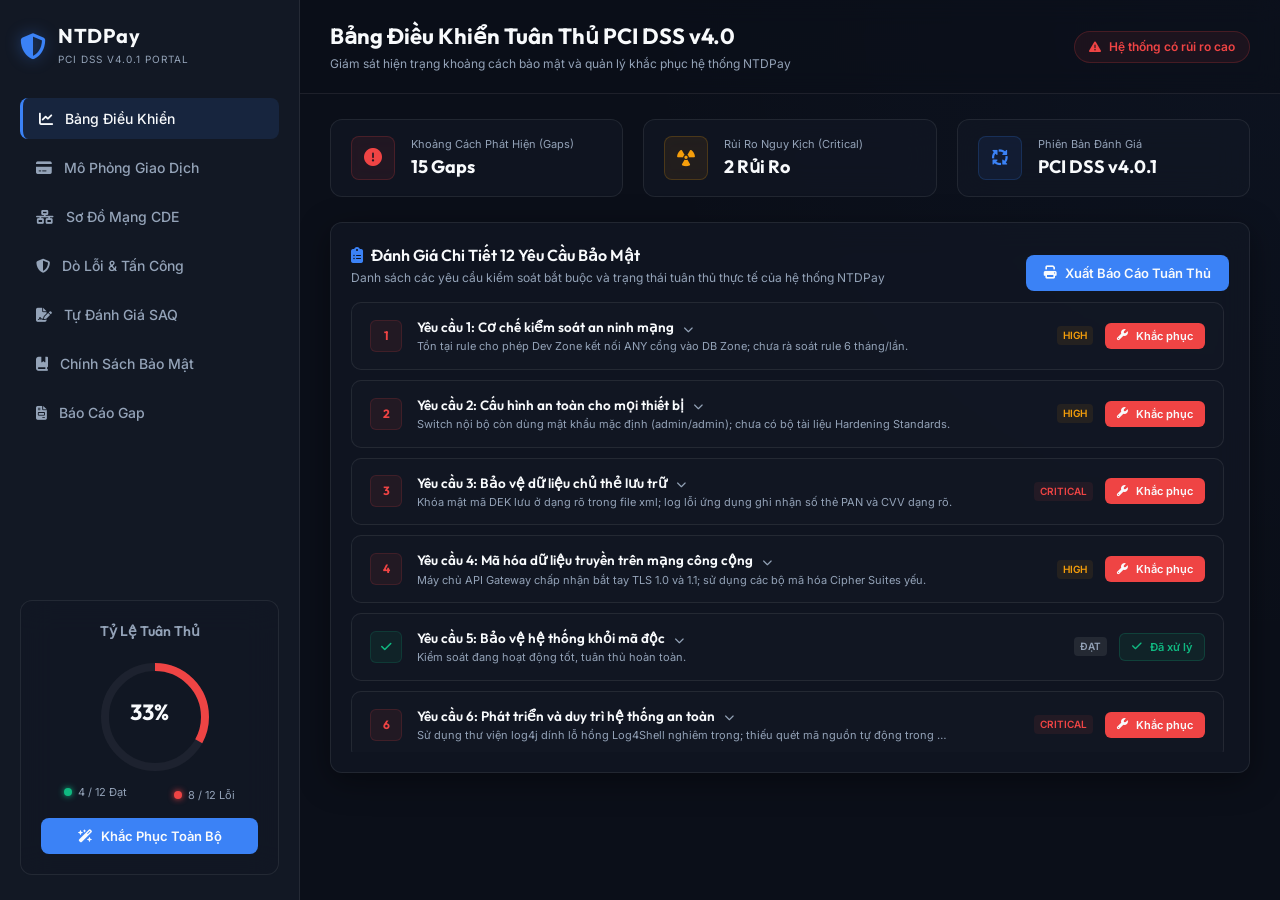
==== commit 75635406: "uppp" ====
--- a/index.html
+++ b/index.html
@@ -4,7 +4,7 @@
 <head>
     <meta charset="UTF-8">
     <meta name="viewport" content="width=device-width, initial-scale=1.0">
-    <title>DieuPay PCI DSS v4.0 Simulator & Compliance Dashboard</title>
+    <title>NTDPay PCI DSS v4.0.1 Simulator & Compliance Dashboard</title>
     <!-- Google Fonts -->
     <link rel="preconnect" href="https://fonts.googleapis.com">
     <link rel="preconnect" href="https://fonts.gstatic.com" crossorigin>
@@ -24,7 +24,7 @@
             <div class="logo-area">
                 <div class="logo-icon"><i class="fa-solid fa-shield-halved"></i></div>
                 <div class="logo-text">
-                    <h2>DieuPay</h2>
+                    <h2>NTDPay</h2>
                     <span>PCI DSS v4.0.1 Portal</span>
                 </div>
             </div>
@@ -53,6 +53,10 @@
                 <button class="nav-btn" data-tab="tab-policies" id="btn-tab-policies">
                     <i class="fa-solid fa-book-bookmark"></i>
                     <span>Chính Sách Bảo Mật</span>
+                </button>
+                <button class="nav-btn" data-tab="tab-report" id="btn-tab-report">
+                    <i class="fa-solid fa-file-invoice"></i>
+                    <span>Báo Cáo Gap</span>
                 </button>
             </nav>
 
@@ -89,7 +93,7 @@
                 <div class="page-title">
                     <h1 id="page-title-text">Bảng Điều Khiển Tuân Thủ PCI DSS v4.0</h1>
                     <p id="page-subtitle-text">Giám sát hiện trạng khoảng cách bảo mật và quản lý khắc phục hệ thống
-                        DieuPay</p>
+                        NTDPay</p>
                 </div>
                 <div class="system-status">
                     <span class="status-badge red" id="system-status-badge">
@@ -133,7 +137,7 @@
                                     class="fa-solid fa-clipboard-list" style="color: var(--color-primary);"></i> Đánh
                                 Giá Chi Tiết 12 Yêu Cầu Bảo Mật</h2>
                             <p>Danh sách các yêu cầu kiểm soát bắt buộc và trạng thái tuân thủ thực tế của hệ thống
-                                DieuPay</p>
+                                NTDPay</p>
                         </div>
                         <button class="btn btn-primary" id="btn-print-report">
                             <i class="fa-solid fa-print"></i> Xuất Báo Cáo Tuân Thủ
@@ -154,7 +158,7 @@
                         <div class="section-card">
                             <h3 style="display: flex; align-items: center; gap: 8px;"><i class="fa-solid fa-sliders"
                                     style="color: var(--color-primary);"></i> Chế Độ Mô Phỏng An Ninh</h3>
-                            <p class="text-muted mb-15">Chọn chế độ để kiểm chứng cách hệ thống DieuPay xử lý và lưu trữ
+                            <p class="text-muted mb-15">Chọn chế độ để kiểm chứng cách hệ thống NTDPay xử lý và lưu trữ
                                 thông tin thẻ.</p>
                             <div class="mode-toggle-group">
                                 <button class="mode-btn active red-mode" id="btn-mode-noncompliant">
@@ -188,7 +192,7 @@
                         <div class="section-card mt-20 payment-card-form">
                             <div class="payment-card-header">
                                 <i class="fa-solid fa-wallet"></i>
-                                <span>Cổng Thanh Toán DieuPay (Mockup Checkout)</span>
+                                <span>Cổng Thanh Toán NTDPay (Mockup Checkout)</span>
                             </div>
                             <div class="card-preview">
                                 <div class="card-chip"></div>
@@ -247,7 +251,7 @@
                             <h3 style="display: flex; align-items: center; gap: 8px;"><i class="fa-solid fa-route"
                                     style="color: var(--color-primary);"></i> Tiến Trình Truyền Tải Dữ Liệu</h3>
                             <p class="text-muted mb-15">Theo dõi đường đi của thông tin thẻ qua các thành phần của
-                                DieuPay.</p>
+                                NTDPay.</p>
 
                             <div class="flow-container">
                                 <div class="flow-node active" id="node-client"
@@ -306,7 +310,7 @@
                             </div>
                             <div class="console-body">
                                 <div class="console-content active" id="console-logs">
-                                    <div class="log-line text-muted">// Hệ thống DieuPay sẵn sàng. Nhấn "Thanh Toán
+                                    <div class="log-line text-muted">// Hệ thống NTDPay sẵn sàng. Nhấn "Thanh Toán
                                         Ngay" để mô phỏng.</div>
                                 </div>
                                 <div class="console-content" id="console-db">
@@ -677,7 +681,7 @@
                             <div class="scan-report-empty text-center text-muted">
                                 <i class="fa-solid fa-magnifying-glass-shield animate-pulse"
                                     style="font-size: 36px; display: block; margin-bottom: 15px; color: var(--text-secondary);"></i>
-                                <p>Môi trường DieuPay chưa được quét an ninh. Nhấn nút "Bắt đầu Quét Hệ Thống" để dò tìm
+                                <p>Môi trường NTDPay chưa được quét an ninh. Nhấn nút "Bắt đầu Quét Hệ Thống" để dò tìm
                                     lỗ hổng.</p>
                             </div>
                             <!-- Discovered CVEs will be rendered here dynamically -->
@@ -690,7 +694,7 @@
                                 class="fa-solid fa-user-secret" style="color: var(--color-danger);"></i> Mô Phỏng Kịch
                             Bản Tấn Công</h3>
                         <p class="text-muted mb-15">Thử nghiệm các cuộc tấn công mạng thực tế để kiểm tra tính hiệu quả
-                            của các cơ chế phòng thủ DieuPay.</p>
+                            của các cơ chế phòng thủ NTDPay.</p>
 
                         <div class="attack-scenarios-grid">
                             <div class="attack-card" id="attack-sql">
@@ -744,7 +748,7 @@
                                         class="fa-solid fa-wand-magic-sparkles"
                                         style="color: var(--color-primary);"></i> Trợ Lý Lựa Chọn Loại Báo Cáo SAQ</h3>
                                 <p class="text-muted">Trả lời vài câu hỏi nhanh để tìm ra loại báo cáo SAQ phù hợp nhất
-                                    với mô hình của DieuPay</p>
+                                    với mô hình của NTDPay</p>
                             </div>
                             <!-- Dropdown selection fallback -->
                             <div style="display: flex; align-items: center; gap: 10px;">
@@ -760,7 +764,7 @@
                                     <option value="saq-c-vt">SAQ C-VT - Virtual Terminal</option>
                                     <option value="saq-c">SAQ C - Ứng dụng thanh toán internet</option>
                                     <option value="saq-p2pe">SAQ P2PE - Thiết bị P2PE đạt chuẩn</option>
-                                    <option value="saq-d-merchant" selected>SAQ D Merchant - Doanh nghiệp (DieuPay mặc
+                                    <option value="saq-d-merchant" selected>SAQ D Merchant - Doanh nghiệp (NTDPay mặc
                                         định)</option>
                                     <option value="saq-d-service">SAQ D Service Provider - Nhà cung cấp dịch vụ</option>
                                 </select>
@@ -769,7 +773,7 @@
 
                         <!-- Wizard Container -->
                         <div class="saq-wizard-card mt-15" id="saq-wizard-container"
-                            style="background: rgba(255, 255, 255, 0.01); border: 1px solid var(--border-glass); padding: 15px 20px; border-radius: 8px; margin-bottom: 15px;">
+                            style="background: rgba(255, 255, 255, 0.01); border: 1px solid var(--border-glass); padding: 20px; border-radius: 8px; margin-bottom: 15px;">
                             <div id="saq-wizard-intro">
                                 <div style="display: flex; align-items: center; gap: 15px; margin-bottom: 12px;">
                                     <i class="fa-solid fa-graduation-cap"
@@ -787,20 +791,44 @@
                                 </button>
                             </div>
                             <div id="saq-wizard-questions" style="display: none;">
-                                <div class="wizard-progress-bar-container"
-                                    style="width: 100%; height: 4px; background: rgba(255,255,255,0.05); border-radius: 2px; margin-bottom: 15px; overflow: hidden;">
-                                    <div id="wizard-progress-fill"
-                                        style="width: 0%; height: 100%; background: var(--color-primary); transition: width 0.3s;">
+                                <!-- Stepper Progress Indicator -->
+                                <div class="saq-stepper"
+                                    style="display: flex; justify-content: space-between; align-items: center; margin-bottom: 25px; position: relative;">
+                                    <div class="stepper-step active" data-step="1">
+                                        <div class="step-dot"><i class="fa-solid fa-user-tie"></i></div>
+                                        <span class="step-label">Vai Trò</span>
+                                    </div>
+                                    <div class="stepper-line"></div>
+                                    <div class="stepper-step" data-step="2">
+                                        <div class="step-dot"><i class="fa-solid fa-database"></i></div>
+                                        <span class="step-label">Lưu Trữ</span>
+                                    </div>
+                                    <div class="stepper-line"></div>
+                                    <div class="stepper-step" data-step="3">
+                                        <div class="step-dot"><i class="fa-solid fa-route"></i></div>
+                                        <span class="step-label">Kênh Giao Dịch</span>
+                                    </div>
+                                    <div class="stepper-line"></div>
+                                    <div class="stepper-step" data-step="4">
+                                        <div class="step-dot"><i class="fa-solid fa-network-wired"></i></div>
+                                        <span class="step-label">Tích Hợp</span>
+                                    </div>
+                                    <div class="stepper-line"></div>
+                                    <div class="stepper-step" data-step="5">
+                                        <div class="step-dot"><i class="fa-solid fa-award"></i></div>
+                                        <span class="step-label">Khuyến Nghị</span>
                                     </div>
                                 </div>
+
                                 <h4 id="wizard-question-text"
-                                    style="font-family: var(--font-heading); font-size: 13px; font-weight: 600; margin-bottom: 12px;">
+                                    style="font-family: var(--font-heading); font-size: 13.5px; font-weight: 600; margin-bottom: 15px; color: var(--text-primary);">
                                     Câu hỏi...</h4>
-                                <div id="wizard-options-container"
-                                    style="display: flex; flex-direction: column; gap: 8px; margin-bottom: 15px;">
+                                <div id="wizard-options-container" class="wizard-options-grid"
+                                    style="display: grid; grid-template-columns: repeat(auto-fit, minmax(200px, 1fr)); gap: 12px; margin-bottom: 20px;">
                                     <!-- Options dynamic -->
                                 </div>
-                                <div style="display: flex; justify-content: space-between; align-items: center;">
+                                <div
+                                    style="display: flex; justify-content: space-between; align-items: center; border-top: 1px solid var(--border-glass); padding-top: 15px;">
                                     <button class="btn btn-secondary btn-sm" id="btn-prev-wizard"
                                         style="display: none;"><i class="fa-solid fa-chevron-left"></i> Quay
                                         lại</button>
@@ -820,40 +848,20 @@
                         </div>
                     </div>
 
-                    <!-- SAQ-D Self-Assessment Questionnaire -->
+                    <!-- Attestation of Compliance (AoC) Certificate -->
                     <div class="section-card mt-10">
                         <div class="card-header card-header-flex">
                             <div>
-                                <h3 style="display: flex; align-items: center; gap: 8px;"><i
-                                        class="fa-solid fa-clipboard-question" style="color: var(--color-primary);"></i>
-                                    Khảo Sát Chi Tiết Tự Đánh Giá (SAQ D)</h3>
-                                <p class="text-muted">Bảng tự đánh giá DieuPay theo biểu mẫu SAQ D (Bản đầy đủ dành cho
-                                    Merchant)</p>
-                            </div>
-                            <div class="saq-progress-box">
-                                <span class="saq-progress-label">Tiến trình SAQ:</span>
-                                <div class="saq-progress-bar-container">
-                                    <div class="saq-progress-bar-fill" id="saq-progress-bar" style="width: 31%;"></div>
-                                </div>
-                                <span class="saq-progress-score" id="saq-progress-score">4 / 12 Đạt</span>
+                                <h3 style="display: flex; align-items: center; gap: 8px;"><i class="fa-solid fa-award"
+                                        style="color: var(--color-primary);"></i>
+                                    Chứng Nhận Tuân Thủ (Attestation of Compliance - AoC)</h3>
+                                <p class="text-muted">Chứng nhận chính thức khẳng định mức độ đáp ứng tiêu chuẩn an toàn
+                                    thông tin PCI DSS v4.0.1 của NTDPay</p>
                             </div>
                         </div>
 
                         <!-- Attestation of Compliance (AoC) Certificate container -->
                         <div id="saq-aoc-container" class="mt-15"></div>
-
-                        <div class="saq-instructions mt-15">
-                            <i class="fa-solid fa-circle-info"></i>
-                            <span>
-                                <strong>Hướng dẫn:</strong> Bảng khảo sát này được đồng bộ trực tiếp với Bảng điều khiển
-                                tuân thủ. Bạn có thể thay đổi trạng thái kiểm soát trực tiếp tại đây bằng cách click vào
-                                "Có" (Đạt) hoặc "Không" (Thiếu sót) để kiểm chứng sự thay đổi điểm tuân thủ.
-                            </span>
-                        </div>
-
-                        <div class="saq-questions-list mt-20" id="saq-questions-container">
-                            <!-- Dynamic SAQ cards will be rendered here -->
-                        </div>
                     </div>
                 </div>
             </section>
@@ -894,6 +902,3649 @@
                             </div>
                             <div class="document-body" id="doc-body-content">
                                 <!-- Dynamic policy content -->
+                            </div>
+                        </div>
+                    </main>
+                </div>
+            </section>
+
+            <!-- TAB 7: PCI DSS GAP ASSESSMENT REPORT -->
+            <section class="tab-content" id="tab-report">
+                <div class="report-layout">
+                    <!-- Left: Report Sections Sidebar -->
+                    <aside class="report-sidebar">
+                        <div class="section-card" style="height: 100%; display: flex; flex-direction: column;">
+                            <h3 style="display: flex; align-items: center; gap: 8px; margin-bottom: 5px;"><i
+                                    class="fa-solid fa-compass" style="color: var(--color-primary);"></i> Danh Mục Báo
+                                Cáo</h3>
+                            <p class="text-muted mb-15">Chọn chương để đọc kết quả đánh giá NTDPay</p>
+                            <div class="report-list-menu" id="report-menu-container">
+                                <button class="report-menu-btn active" id="btn-report-sec-1"
+                                    onclick="selectReportSection(1)">
+                                    <i class="fa-solid fa-circle-info"></i>
+                                    <span>1. Tóm Tắt & Doanh Nghiệp</span>
+                                </button>
+                                <button class="report-menu-btn" id="btn-report-sec-2" onclick="selectReportSection(2)">
+                                    <i class="fa-solid fa-compress"></i>
+                                    <span>2. Phạm Vi & Luồng Thẻ</span>
+                                </button>
+                                <button class="report-menu-btn" id="btn-report-sec-3" onclick="selectReportSection(3)">
+                                    <i class="fa-solid fa-network-wired"></i>
+                                    <span>3. Sơ Đồ Mạng & Tài Sản</span>
+                                </button>
+                                <button class="report-menu-btn" id="btn-report-sec-4" onclick="selectReportSection(4)">
+                                    <i class="fa-solid fa-shield-halved"></i>
+                                    <span>4. Yêu Cầu Bảo Mật 1 - 4</span>
+                                </button>
+                                <button class="report-menu-btn" id="btn-report-sec-5" onclick="selectReportSection(5)">
+                                    <i class="fa-solid fa-user-lock"></i>
+                                    <span>5. Yêu Cầu Bảo Mật 5 - 8</span>
+                                </button>
+                                <button class="report-menu-btn" id="btn-report-sec-6" onclick="selectReportSection(6)">
+                                    <i class="fa-solid fa-clipboard-check"></i>
+                                    <span>6. Yêu Cầu Bảo Mật 9 - 12</span>
+                                </button>
+                                <button class="report-menu-btn" id="btn-report-sec-7" onclick="selectReportSection(7)">
+                                    <i class="fa-solid fa-list-check"></i>
+                                    <span>7. Bằng Chứng & Khoảng Cách</span>
+                                </button>
+                                <button class="report-menu-btn" id="btn-report-sec-8" onclick="selectReportSection(8)">
+                                    <i class="fa-solid fa-route"></i>
+                                    <span>8. Rủi Ro & Lộ Trình Tuân Thủ</span>
+                                </button>
+                            </div>
+                        </div>
+                    </aside>
+
+                    <!-- Right: Report Viewer -->
+                    <main class="report-viewer-panel">
+                        <div class="section-card document-card">
+                            <div class="document-header">
+                                <div class="doc-title-area">
+                                    <div class="doc-icon"><i class="fa-solid fa-file-invoice"></i></div>
+                                    <div>
+                                        <h3 id="report-doc-title">BÁO CÁO ĐÁNH GIÁ KHOẢNG CÁCH TUÂN THỦ PCI DSS V4.0
+                                        </h3>
+                                        <span id="report-doc-metadata">Đơn vị tư vấn: Dieu Cyber Security | Khách
+                                            hàng: NTDPay</span>
+                                    </div>
+                                </div>
+                                <div class="doc-actions">
+                                    <button class="btn btn-primary btn-sm" id="btn-copy-report">
+                                        <i class="fa-solid fa-copy"></i> Sao chép chương này
+                                    </button>
+                                </div>
+                            </div>
+                            <div class="document-body" id="report-doc-body-content" style="background-color: #060911;">
+                                <div class="report-section-content active" id="report-sec-content-1">
+                                    <h2>BÁO CÁO ĐÁNH GIÁ KHOẢNG CÁCH TUÂN THỦ PCI DSS V4.0 (GAP ASSESSMENT REPORT)</h2>
+                                    <p><strong>Dự án: Đánh giá và Xây dựng Lộ trình Tuân thủ Tiêu chuẩn PCI DSS
+                                            v4.0</strong></p>
+                                    <p><strong>Khách hàng: Công ty Cổ phần Công nghệ Thanh toán Việt Nam
+                                            (NTDPay)</strong></p>
+                                    <p><strong>Đơn vị tư vấn: Dieu Cyber Security Consulting</strong></p>
+                                    <p><strong>Phiên bản: 1.0 (Bản thảo chính thức)</strong></p>
+                                    <p><strong>Ngày lập báo cáo: 10 tháng 06 năm 2026</strong></p><br>
+
+                                    <h3>1. Executive Summary (Tóm tắt Dự án)</h3><br>
+                                    <h4>1.1. Giới thiệu dự án</h4>
+                                    <p>Dự án đánh giá khoảng cách bảo mật theo tiêu chuẩn PCI DSS v4.0 (Payment Card
+                                        Industry Data Security Standard) được thực hiện bởi Dieu Cyber Security
+                                        Consulting dành cho Công ty Cổ phần Công nghệ Thanh toán Việt Nam (NTDPay).
+                                        NTDPay là đơn vị trung gian thanh toán đang trên đà phát triển nhanh chóng tại
+                                        thị trường Việt Nam, cung cấp dịch vụ cổng thanh toán (Payment Gateway) và ví
+                                        điện tử (E-wallet).</p><br>
+                                    <p>Để mở rộng dịch vụ, hợp tác sâu rộng với các tổ chức thẻ quốc tế (Visa,
+                                        Mastercard, JCB, American Express) và các ngân hàng thành viên NAPAS, NTDPay
+                                        đặt mục tiêu đạt chứng nhận tuân thủ PCI DSS v4.0 Level 1 (dành cho các đơn vị
+                                        xử lý trên 6 triệu giao dịch thẻ/năm). Dự án Gap Assessment này là bước đi chiến
+                                        lược đầu tiên nhằm xác định vị thế an toàn thông tin hiện tại của NTDPay, định
+                                        vị các điểm yếu bảo mật, và thiết lập một kế hoạch khắc phục (Remediation Plan)
+                                        khả thi để chuẩn bị cho kỳ đánh giá chính thức (QSA Audit).</p><br>
+                                    <h4>1.2. Mục tiêu Gap Assessment</h4>
+                                    <ul>
+                                        <li> <strong>Xác định chính xác Phạm vi đánh giá (Scope)</strong>: Khoanh vùng
+                                            tất cả các hệ thống, nhân sự, quy trình có lưu trữ, xử lý hoặc truyền tải dữ
+                                            liệu thẻ thanh toán (Cardholder Data - CHD) hoặc dữ liệu xác thực nhạy cảm
+                                            (Sensitive Authentication Data - SAD).</li>
+                                        <li> <strong>Phân tích và Đối chiếu (Gap Analysis)</strong>: Đánh giá hiện trạng
+                                            hạ tầng công nghệ thông tin (CNTT), kiến trúc mạng, các chính sách, quy
+                                            trình vận hành của NTDPay so với 12 yêu cầu kỹ thuật và quản lý của tiêu
+                                            chuẩn PCI DSS v4.0.</li>
+                                        <li> <strong>Nhận diện Rủi ro (Risk Identification)</strong>: Đưa ra các đánh
+                                            giá về mức độ rủi ro đối với các lỗ hổng bảo mật hoặc khoảng cách tuân thủ
+                                            đang tồn tại.</li>
+                                        <li> <strong>Đề xuất Kế hoạch Khắc phục (Remediation & Roadmap)</strong>: Cung
+                                            cấp giải pháp kỹ thuật, quy trình quản trị, ước tính nguồn lực và lộ trình
+                                            thực hiện cụ thể để NTDPay đóng các khoảng cách (Gaps) trước khi tiến hành
+                                            đánh giá cấp chứng nhận chính thức.</li>
+                                    </ul><br>
+                                    <h4>1.3. Phạm vi đánh giá</h4>
+                                    <p>Phạm vi đánh giá bao trùm toàn bộ môi trường dữ liệu chủ thẻ (Cardholder Data
+                                        Environment - CDE) của NTDPay, bao gồm:</p>
+                                    <ul>
+                                        <li> Hệ thống Cổng thanh toán (Payment Gateway Core) xử lý giao dịch thẻ trực
+                                            tuyến tích hợp qua API và SDK.</li>
+                                        <li> Hệ thống ứng dụng Ví điện tử NTDPay (phiên bản Mobile App trên iOS/Android
+                                            và Backend API).</li>
+                                        <li> Toàn bộ máy chủ vật lý đặt tại Trung tâm Dữ liệu Viettel IDC (Co-location)
+                                            và các tài nguyên ảo hóa trên Amazon Web Services (AWS) đóng vai trò là điểm
+                                            tiếp nhận/định tuyến giao dịch.</li>
+                                        <li> Các phòng ban liên quan: Khối Công nghệ thông tin (IT Operations), Khối
+                                            Phát triển sản phẩm (R&D/Dev), Khối Bảo mật & Tuân thủ (Security &
+                                            Compliance), Bộ phận Chăm sóc khách hàng (Customer Service - CS) và các bên
+                                            thứ ba cung cấp dịch vụ hạ tầng mạng/hosting.</li>
+                                    </ul><br>
+                                    <h4>1.4. Phương pháp đánh giá</h4>
+                                    <p>Chúng tôi áp dụng phương pháp đánh giá kết hợp ba trụ cột tiêu chuẩn của đánh giá
+                                        an ninh thông tin:</p><br>
+                                    <div class="methodology-grid"
+                                        style="display: grid; grid-template-columns: repeat(auto-fit, minmax(240px, 1fr)); gap: 20px; margin: 20px 0;">
+                                        <div class="methodology-card"
+                                            style="background: var(--bg-glass); border: 1px solid var(--border-glass); border-radius: 12px; padding: 20px; border-top: 3px solid var(--color-primary); box-shadow: var(--shadow-main); backdrop-filter: blur(16px);">
+                                            <div
+                                                style="display: flex; align-items: center; gap: 10px; margin-bottom: 12px;">
+                                                <i class="fa-solid fa-comments"
+                                                    style="color: var(--color-primary); font-size: 18px;"></i>
+                                                <h5
+                                                    style="margin: 0; font-family: var(--font-heading); font-size: 13.5px; font-weight: 700; color: var(--text-primary);">
+                                                    Phỏng vấn (QA)</h5>
+                                            </div>
+                                            <p
+                                                style="margin: 0; font-size: 12px; color: var(--text-secondary); line-height: 1.6;">
+                                                Phỏng vấn sâu nhân sự quản trị hệ thống, vận hành hạ tầng, lập trình
+                                                viên sản phẩm và kỹ sư bảo mật.</p>
+                                        </div>
+                                        <div class="methodology-card"
+                                            style="background: var(--bg-glass); border: 1px solid var(--border-glass); border-radius: 12px; padding: 20px; border-top: 3px solid var(--color-warning); box-shadow: var(--shadow-main); backdrop-filter: blur(16px);">
+                                            <div
+                                                style="display: flex; align-items: center; gap: 10px; margin-bottom: 12px;">
+                                                <i class="fa-solid fa-file-shield"
+                                                    style="color: var(--color-warning); font-size: 18px;"></i>
+                                                <h5
+                                                    style="margin: 0; font-family: var(--font-heading); font-size: 13.5px; font-weight: 700; color: var(--text-primary);">
+                                                    Xem xét tài liệu (Review)</h5>
+                                            </div>
+                                            <p
+                                                style="margin: 0; font-size: 12px; color: var(--text-secondary); line-height: 1.6;">
+                                                Rà soát toàn bộ chính sách bảo mật, quy trình vận hành (SOP), tài liệu
+                                                hồ sơ thiết kế mạng, báo cáo quét và kiểm định.</p>
+                                        </div>
+                                        <div class="methodology-card"
+                                            style="background: var(--bg-glass); border: 1px solid var(--border-glass); border-radius: 12px; padding: 20px; border-top: 3px solid var(--color-success); box-shadow: var(--shadow-main); backdrop-filter: blur(16px);">
+                                            <div
+                                                style="display: flex; align-items: center; gap: 10px; margin-bottom: 12px;">
+                                                <i class="fa-solid fa-laptop-code"
+                                                    style="color: var(--color-success); font-size: 18px;"></i>
+                                                <h5
+                                                    style="margin: 0; font-family: var(--font-heading); font-size: 13.5px; font-weight: 700; color: var(--text-primary);">
+                                                    Kiểm tra kỹ thuật</h5>
+                                            </div>
+                                            <p
+                                                style="margin: 0; font-size: 12px; color: var(--text-secondary); line-height: 1.6;">
+                                                Đánh giá cấu hình hệ thống, kiểm tra luật tường lửa (Firewall ACLs),
+                                                phân tích cơ chế mã hóa truyền tải và lưu trữ.</p>
+                                        </div>
+                                    </div>
+                                    <ul>
+                                        <li> <strong>Phỏng vấn nhân sự (Interviews)</strong>: Thực hiện phỏng vấn sâu
+                                            với các Quản lý hệ thống, Kỹ sư mạng, Kỹ sư bảo mật, Chuyên viên phát triển
+                                            phần mềm, Kỹ sư DevOps, Trưởng nhóm Chăm sóc khách hàng và Đại diện Ban giám
+                                            đốc của NTDPay để hiểu rõ thực tế vận hành.</li>
+                                        <li> <strong>Đánh giá Tài liệu (Document Review)</strong>: Kiểm tra các chính
+                                            sách an toàn thông tin (ATTT), quy trình vận hành tiêu chuẩn (SOP), tài liệu
+                                            kiến trúc mạng, tài liệu thiết kế luồng dữ liệu, hợp đồng dịch vụ với các
+                                            bên thứ ba (SLA/NDA), kết quả đánh giá lỗ hổng định kỳ và biên bản ứng phó
+                                            sự cố.</li>
+                                        <li> <strong>Kiểm tra Kỹ thuật (Technical Audit & Configuration
+                                                Review)</strong>: Xem xét cấu hình của thiết bị mạng (Firewall, Switch,
+                                            Router), quy tắc tường lửa (ACL), cấu hình hệ điều hành (Windows/Linux), cấu
+                                            hình cơ sở dữ liệu (Database Server), cơ chế mã hóa dữ liệu truyền tải (TLS
+                                            1.2/1.3), thuật toán mã hóa dữ liệu lưu trữ (AES-256) và cơ chế phân quyền
+                                            truy cập thông qua Active Directory/IAM.</li>
+                                    </ul><br>
+                                    <h4>1.5. Kết quả tổng quan</h4>
+                                    <p>Qua quá trình đánh giá kéo dài 3 tuần từ ngày 18/05/2026 đến ngày 08/06/2026,
+                                        Dieu ghi nhận trạng thái tuân thủ tổng quan của NTDPay như sau:</p>
+                                    <ul>
+                                        <li> <strong>Tổng số yêu cầu con đánh giá</strong>: 252 kiểm soát (dựa trên 12
+                                            yêu cầu chính của PCI DSS v4.0).</li>
+                                        <li> <strong>Đã Tuân thủ (Compliant)</strong>: <strong>78 / 252</strong> kiểm
+                                            soát (chiếm khoảng 31%). Các kiểm soát đạt phần lớn nằm ở việc bảo vệ vật lý
+                                            tại Viettel IDC và một số chính sách ATTT cơ bản được kế thừa từ các tiêu
+                                            chuẩn khác.</li>
+                                        <li> <strong>Chưa Tuân thủ (Non-Compliant/Gap)</strong>: <strong>144 /
+                                                252</strong> kiểm soát (chiếm khoảng 57%). Các lỗ hổng nghiêm trọng nằm
+                                            ở việc thiếu phân tách mạng triệt để, rò rỉ dữ liệu thẻ dạng rõ (clear text)
+                                            tại log hệ thống, chưa mã hóa khóa quản trị đúng tiêu chuẩn, thiếu xác thực
+                                            đa yếu tố (MFA) cho quyền truy cập nội bộ, và quy trình giám sát log tập
+                                            trung chưa hoạt động hiệu quả.</li>
+                                        <li> <strong>Không Áp dụng (Not Applicable)</strong>: <strong>30 / 252</strong>
+                                            kiểm soát (chiếm khoảng 12%), chủ yếu liên quan đến các thiết bị thanh toán
+                                            vật lý POS (do NTDPay chỉ tập trung vào thanh toán trực tuyến -
+                                            Card-Not-Present) và một số tính năng quản lý thẻ chip đặc thù.</li>
+                                    </ul><br>
+
+                                    <h3>2. Company Overview (Tổng quan Doanh nghiệp)</h3><br>
+                                    <h4>2.1. Giới thiệu doanh nghiệp</h4>
+                                    <ul>
+                                        <li> <strong>Tên công ty</strong>: Công ty Cổ phần Công nghệ Thanh toán Việt Nam
+                                            (NTDPay)</li>
+                                        <li> <strong>Tên giao dịch quốc tế</strong>: NTDPay Payment Technology Joint
+                                            Stock Company</li>
+                                        <li> <strong>Lĩnh vực hoạt động</strong>: Trung gian thanh toán, Cung cấp cổng
+                                            thanh toán trực tuyến (Payment Gateway) cho các doanh nghiệp thương mại điện
+                                            tử, dịch vụ Ví điện tử cá nhân (E-wallet) hỗ trợ liên kết thẻ ngân hàng nội
+                                            địa và quốc tế, và cung cấp giải pháp thu hộ - chi hộ tự động.</li>
+                                        <li> <strong>Quy mô hoạt động</strong>:</li>
+                                        <li> <strong>Số lượng giao dịch</strong>: Trung bình đạt 450,000 giao dịch/ngày,
+                                            cao điểm có thể lên tới 800,000 giao dịch/ngày. Tổng số lượng giao dịch thẻ
+                                            quốc tế xử lý trong năm gần nhất là 7.2 triệu giao dịch (Xếp hạng đơn vị
+                                            cung cấp dịch vụ PCI DSS Level 1).</li>
+                                        <li> <strong>Đối tác</strong>: Hơn 5,000 đối tác tích hợp (Merchants) từ các cửa
+                                            hàng nhỏ lẻ đến các chuỗi bán lẻ, trang thương mại điện tử lớn tại Việt Nam.
+                                        </li>
+                                        <li> <strong>Cơ cấu nhân sự</strong>: 250 nhân sự chính thức, trong đó cơ cấu
+                                            phòng ban liên quan trực tiếp đến hệ thống công nghệ và an toàn thông tin
+                                            bao gồm:</li>
+                                        <li> <strong>Khối Công nghệ & Hạ tầng (IT & Infrastructure)</strong>: 35 nhân sự
+                                            (Quản trị hệ thống, mạng, DB, Cloud, DevOps).</li>
+                                        <li> <strong>Khối Phát triển Sản phẩm (R&D/Engineering)</strong>: 85 nhân sự
+                                            (Software Developers, QA/QC, Product Owners).</li>
+                                        <li> <strong>Trung tâm An toàn thông tin (Security Center - SOC)</strong>: 12
+                                            nhân sự phụ trách giám sát bảo mật, điều tra sự cố, tuân thủ và quản lý định
+                                            danh.</li>
+                                        <li> <strong>Khối Vận hành Kinh doanh & Đối soát (Operations &
+                                                Reconciliation)</strong>: 40 nhân sự phụ trách làm việc với ngân hàng,
+                                            merchants và giải quyết khiếu nại.</li>
+                                        <li> <strong>Khối Dịch vụ Khách hàng (Customer Support)</strong>: 50 nhân sự
+                                            trực tổng đài và xử lý yêu cầu người dùng cuối.</li>
+                                    </ul><br>
+                                    <h4>2.2. Mô hình kinh doanh</h4>
+                                    <p>Mô hình hoạt động của NTDPay chia làm hai mảng chính:</p>
+                                    <ol>
+                                        <li> <strong>Dịch vụ Cổng thanh toán (B2B)</strong>: NTDPay cung cấp API/SDK
+                                            thanh toán cho các Merchant. Khách mua hàng tại web/app của Merchant chọn
+                                            thanh toán bằng thẻ (Visa/Mastercard/JCB/Napas). Thông tin thẻ được điền
+                                            trên giao diện tích hợp (Widget/Hosted Fields của NTDPay hoặc gọi trực tiếp
+                                            API của NTDPay). NTDPay tiếp nhận thông tin thẻ, mã hóa, định tuyến giao
+                                            dịch tới Tổ chức chuyển mạch thẻ (NAPAS) hoặc trực tiếp tới Ngân hàng thanh
+                                            toán (Acquirer) để thực hiện giao dịch thanh toán và nhận phản hồi trạng
+                                            thái.</li>
+                                        <li> <strong>Dịch vụ Ví điện tử NTDPay (B2C)</strong>: Khách hàng cá nhân cài
+                                            đặt ứng dụng Ví điện tử NTDPay trên điện thoại di động. Để nạp tiền vào ví
+                                            hoặc thực hiện giao dịch trực tiếp, khách hàng liên kết tài khoản ví với thẻ
+                                            thanh toán quốc tế (Visa/Mastercard/JCB) hoặc thẻ ATM nội địa. Thông tin thẻ
+                                            liên kết được lưu trữ dưới dạng Token sau lần đầu xác thực nhằm tối ưu hóa
+                                            trải nghiệm khách hàng ở các lần giao dịch sau (1-Click Payment).</li>
+                                        </ul><br>
+                                        <h4>2.3. Cơ cấu tổ chức quản lý An toàn thông tin</h4>
+                                        <p>Sơ đồ quản lý ATTT tại NTDPay được tổ chức theo mô hình phân cấp trách nhiệm
+                                            rõ ràng:</p><br>
+                                        <!-- Sơ đồ tổ chức quản lý ATTT -->
+                                        <div class="org-chart-container" style="margin: 20px 0;">
+                                            <svg class="svg-diagram" viewBox="0 0 800 360" width="100%" height="100%"
+                                                style="background: rgba(11, 15, 25, 0.4); border: 1px solid var(--border-glass); border-radius: 12px; padding: 20px; box-shadow: var(--shadow-main); backdrop-filter: blur(16px);">
+                                                <defs>
+                                                    <linearGradient id="grad-ceo" x1="0%" y1="0%" x2="100%" y2="100%">
+                                                        <stop offset="0%" stop-color="rgba(59, 130, 246, 0.15)" />
+                                                        <stop offset="100%" stop-color="rgba(59, 130, 246, 0.02)" />
+                                                    </linearGradient>
+                                                    <linearGradient id="grad-ciso" x1="0%" y1="0%" x2="100%" y2="100%">
+                                                        <stop offset="0%" stop-color="rgba(59, 130, 246, 0.25)" />
+                                                        <stop offset="100%" stop-color="rgba(37, 99, 235, 0.05)" />
+                                                    </linearGradient>
+                                                    <linearGradient id="grad-soc" x1="0%" y1="0%" x2="100%" y2="100%">
+                                                        <stop offset="0%" stop-color="rgba(245, 158, 11, 0.1)" />
+                                                        <stop offset="100%" stop-color="rgba(245, 158, 11, 0.01)" />
+                                                    </linearGradient>
+                                                    <linearGradient id="grad-compliance" x1="0%" y1="0%" x2="100%"
+                                                        y2="100%">
+                                                        <stop offset="0%" stop-color="rgba(16, 185, 129, 0.1)" />
+                                                        <stop offset="100%" stop-color="rgba(16, 185, 129, 0.01)" />
+                                                    </linearGradient>
+                                                    <linearGradient id="grad-devsecops" x1="0%" y1="0%" x2="100%"
+                                                        y2="100%">
+                                                        <stop offset="0%" stop-color="rgba(59, 130, 246, 0.1)" />
+                                                        <stop offset="100%" stop-color="rgba(59, 130, 246, 0.01)" />
+                                                    </linearGradient>
+                                                </defs>
+
+                                                <!-- Connection Lines -->
+                                                <g stroke="rgba(255, 255, 255, 0.15)" stroke-width="1.5" fill="none">
+                                                    <!-- CEO to CISO -->
+                                                    <line x1="400" y1="75" x2="400" y2="115"
+                                                        stroke="var(--color-primary)" stroke-width="2" />
+                                                    <!-- CISO to Horizontal bus -->
+                                                    <line x1="400" y1="175" x2="400" y2="210" />
+                                                    <!-- Horizontal bus -->
+                                                    <line x1="160" y1="210" x2="640" y2="210" />
+                                                    <!-- Bus to SOC -->
+                                                    <path d="M 160 210 L 160 240" />
+                                                    <!-- Bus to Compliance -->
+                                                    <path d="M 400 210 L 400 240" />
+                                                    <!-- Bus to DevSecOps -->
+                                                    <path d="M 640 210 L 640 240" />
+                                                </g>
+
+                                                <!-- BAN GIÁM ĐỐC (CEO) -->
+                                                <g transform="translate(280, 20)">
+                                                    <rect width="240" height="55" rx="8" fill="url(#grad-ceo)"
+                                                        stroke="rgba(255, 255, 255, 0.15)" stroke-width="1.2" />
+                                                    <text x="120" y="25" fill="var(--text-primary)"
+                                                        font-family="var(--font-heading)" font-size="13px"
+                                                        font-weight="700" text-anchor="middle">Ban Giám đốc (CEO)</text>
+                                                    <text x="120" y="42" fill="var(--text-secondary)"
+                                                        font-family="var(--font-body)" font-size="10px"
+                                                        text-anchor="middle">Báo cáo &amp; Phê duyệt Chiến lược</text>
+                                                </g>
+
+                                                <!-- GIÁM ĐỐC AN NINH THÔNG TIN (CISO) -->
+                                                <g transform="translate(260, 115)">
+                                                    <rect width="280" height="60" rx="8" fill="url(#grad-ciso)"
+                                                        stroke="var(--color-primary)" stroke-width="1.5"
+                                                        style="filter: drop-shadow(0 0 6px rgba(59, 130, 246, 0.25));" />
+                                                    <text x="140" y="26" fill="var(--text-primary)"
+                                                        font-family="var(--font-heading)" font-size="14px"
+                                                        font-weight="800" text-anchor="middle"
+                                                        letter-spacing="0.5px">Giám đốc An ninh TT (CISO)</text>
+                                                    <text x="140" y="44" fill="var(--color-primary)"
+                                                        font-family="var(--font-body)" font-size="10.5px"
+                                                        font-weight="600" text-anchor="middle">Chịu trách nhiệm tối cao
+                                                        về ATTT</text>
+                                                </g>
+
+                                                <!-- BỘ PHẬN SOC -->
+                                                <g transform="translate(50, 240)">
+                                                    <rect width="220" height="70" rx="8" fill="url(#grad-soc)"
+                                                        stroke="var(--color-warning)" stroke-width="1.2" />
+                                                    <text x="110" y="25" fill="var(--text-primary)"
+                                                        font-family="var(--font-heading)" font-size="13px"
+                                                        font-weight="700" text-anchor="middle">Bộ phận SOC</text>
+                                                    <text x="110" y="44" fill="var(--text-secondary)"
+                                                        font-family="var(--font-body)" font-size="10.5px"
+                                                        text-anchor="middle">Giám sát &amp; Ứng phó Sự cố</text>
+                                                    <text x="110" y="58" fill="var(--text-muted)"
+                                                        font-family="var(--font-body)" font-size="9.5px"
+                                                        text-anchor="middle">24/7 Monitoring &amp; Incident
+                                                        Response</text>
+                                                </g>
+
+                                                <!-- NHÓM TUÂN THỦ -->
+                                                <g transform="translate(290, 240)">
+                                                    <rect width="220" height="70" rx="8" fill="url(#grad-compliance)"
+                                                        stroke="var(--color-success)" stroke-width="1.2" />
+                                                    <text x="110" y="25" fill="var(--text-primary)"
+                                                        font-family="var(--font-heading)" font-size="13px"
+                                                        font-weight="700" text-anchor="middle">Nhóm Tuân thủ</text>
+                                                    <text x="110" y="44" fill="var(--text-secondary)"
+                                                        font-family="var(--font-body)" font-size="10.5px"
+                                                        text-anchor="middle">Chính sách &amp; Đánh giá</text>
+                                                    <text x="110" y="58" fill="var(--text-muted)"
+                                                        font-family="var(--font-body)" font-size="9.5px"
+                                                        text-anchor="middle">PCI DSS Compliance &amp; Audit</text>
+                                                </g>
+
+                                                <!-- NHÓM DEVSECOPS -->
+                                                <g transform="translate(530, 240)">
+                                                    <rect width="220" height="70" rx="8" fill="url(#grad-devsecops)"
+                                                        stroke="var(--color-primary)" stroke-width="1.2" />
+                                                    <text x="110" y="25" fill="var(--text-primary)"
+                                                        font-family="var(--font-heading)" font-size="13px"
+                                                        font-weight="700" text-anchor="middle">Nhóm DevSecOps</text>
+                                                    <text x="110" y="44" fill="var(--text-secondary)"
+                                                        font-family="var(--font-body)" font-size="10.5px"
+                                                        text-anchor="middle">Bảo mật App &amp; Hạ tầng</text>
+                                                    <text x="110" y="58" fill="var(--text-muted)"
+                                                        font-family="var(--font-body)" font-size="9.5px"
+                                                        text-anchor="middle">Secure SDLC &amp; Vulnerability
+                                                        Management</text>
+                                                </g>
+                                            </svg>
+                                        </div>
+
+                                        <ul>
+                                            <li> <strong>Giám đốc An toàn thông tin (CISO)</strong>: Chịu trách nhiệm
+                                                tối cao về chiến lược bảo mật, phân bổ ngân sách, báo cáo rủi ro trực
+                                                tiếp cho CEO và Ban Hội đồng Quản trị.</li>
+                                            <li> <strong>Bộ phận Giám sát và Ứng phó sự cố (SOC)</strong>: Vận hành hệ
+                                                thống giám sát log tập trung, phát hiện hành vi xâm nhập, xử lý các cảnh
+                                                báo bảo mật thời gian thực.</li>
+                                            <li> <strong>Nhóm Chính sách và Tuân thủ</strong>: Quản lý hệ thống tài
+                                                liệu, đánh giá rủi ro định kỳ, theo dõi việc khắc phục các khoảng cách
+                                                bảo mật, tổ chức đào tạo nâng cao nhận thức bảo mật cho nhân viên.</li>
+                                            <li> <strong>Nhóm DevSecOps</strong>: Tích hợp các kiểm soát bảo mật vào quy
+                                                trình CI/CD (Quét mã nguồn tĩnh SAST, quét động DAST, rà soát thư viện
+                                                mã nguồn mở), đảm bảo an toàn cho hạ tầng mạng và máy chủ dịch vụ.</li>
+                                        </ul><br>
+
+                                        <h4>2.4. Hệ thống CNTT và Môi trường lưu trữ dữ liệu</h4>
+                                        <p>Hệ thống CNTT của NTDPay vận hành trên mô hình Hybrid Infrastructure:</p>
+                                        <ul>
+                                            <li> <strong>Phân vùng On-Premises (Private Cloud tại Viettel IDC)</strong>:
+                                                Nơi đặt hệ thống xử lý cốt lõi (Core Payment Processing), Cơ sở dữ liệu
+                                                chính (PostgreSQL Cluster), và Thiết bị mã hóa phần cứng (HSM - Hardware
+                                                Security Module). Đây là phân vùng CDE bảo mật cao nhất, được cô lập vật
+                                                lý bằng các tủ rack riêng có khóa vân tay và camera giám sát 24/7.</li>
+                                            <li> <strong>Phân vùng Public Cloud (AWS Singapore Region)</strong>: Triển
+                                                khai các máy chủ Web Front-end, API Gateway nhận yêu cầu giao dịch ban
+                                                đầu, và dịch vụ phân phối nội dung (CloudFront CDN). Các dịch vụ trên
+                                                Cloud được kết nối bảo mật về Data Center Viettel IDC thông qua kênh
+                                                truyền chuyên dụng AWS Direct Connect kết hợp với VPN IPsec mã hóa kép.
+                                            </li>
+                                        </ul><br>
+
+                                </div>
+                                <div class="report-section-content" id="report-sec-content-2" style="display:none;">
+                                    <h3>3. PCI DSS Scope Definition (Định nghĩa Phạm vi Đánh giá)</h3><br>
+                                    <p>Xác định chính xác phạm vi là điều kiện tiên quyết trong PCI DSS. Một phạm vi
+                                        được xác định sai lệch sẽ dẫn đến việc bỏ sót các hệ thống có rủi ro hoặc làm
+                                        tăng chi phí tuân thủ một cách không cần thiết. Chúng tôi phân loại các hệ thống
+                                        của NTDPay thành 4 phân vùng chính dựa trên tiêu chuẩn hướng dẫn khoanh vùng
+                                        của Hội đồng Tiêu chuẩn Bảo mật PCI (PCI SSC):</p><br>
+                                    <h4>3.1. Phân loại Phân vùng Phạm vi (Segmentation Zones)</h4><br>
+                                    <div class="segmentation-zones-container" style="margin: 20px 0;">
+                                        <svg class="svg-diagram" viewBox="0 0 800 500" width="100%" height="100%"
+                                            style="background: rgba(11, 15, 25, 0.4); border: 1px solid var(--border-glass); border-radius: 12px; padding: 20px; box-shadow: var(--shadow-main); backdrop-filter: blur(16px);">
+                                            <defs>
+                                                <marker id="arrow-blue" viewBox="0 0 10 10" refX="10" refY="5"
+                                                    markerWidth="6" markerHeight="6" orient="auto-start-reverse">
+                                                    <path d="M 0 1 L 10 5 L 0 9 z" fill="var(--color-primary)" />
+                                                </marker>
+                                                <marker id="arrow-danger" viewBox="0 0 10 10" refX="10" refY="5"
+                                                    markerWidth="6" markerHeight="6" orient="auto-start-reverse">
+                                                    <path d="M 0 1 L 10 5 L 0 9 z" fill="var(--color-danger)" />
+                                                </marker>
+                                            </defs>
+
+                                            <!-- Connector lines with arrows -->
+                                            <g stroke="rgba(255, 255, 255, 0.15)" stroke-width="1.5" fill="none">
+                                                <!-- Internet -> CDE -->
+                                                <path d="M 400 60 L 400 92" marker-end="url(#arrow-blue)"
+                                                    stroke="var(--color-primary)" />
+                                                <!-- CDE -> Connected-to -->
+                                                <path d="M 400 195 L 400 237" marker-end="url(#arrow-blue)"
+                                                    stroke="var(--color-primary)" />
+                                                <!-- Connected-to -> Out-of-Scope -->
+                                                <path d="M 400 340 L 400 382" marker-end="url(#arrow-danger)"
+                                                    stroke="var(--color-danger)" stroke-dasharray="4,4" />
+                                            </g>
+
+                                            <!-- Zone labels on lines -->
+                                            <text x="415" y="222" fill="var(--text-secondary)"
+                                                font-family="var(--font-body)" font-size="10px" font-weight="600">Kết
+                                                nối kiểm soát / Logs</text>
+                                            <text x="415" y="367" fill="var(--color-danger)"
+                                                font-family="var(--font-body)" font-size="10px" font-weight="600">Ngăn
+                                                chặn / Cô lập (Firewall ACLs)</text>
+
+                                            <!-- INTERNET ZONE -->
+                                            <g transform="translate(40, 15)">
+                                                <rect width="720" height="45" rx="6" fill="rgba(59, 130, 246, 0.05)"
+                                                    stroke="var(--color-primary)" stroke-width="1.2" />
+                                                <text x="360" y="27" fill="var(--text-primary)"
+                                                    font-family="var(--font-heading)" font-size="12px" font-weight="800"
+                                                    text-anchor="middle" letter-spacing="1.5px">INTERNET (Vùng
+                                                    ngoài)</text>
+                                            </g>
+
+                                            <!-- ZONE 1: CDE -->
+                                            <g transform="translate(40, 100)">
+                                                <rect width="720" height="95" rx="8" fill="rgba(239, 68, 68, 0.02)"
+                                                    stroke="var(--color-danger)" stroke-width="1.5" />
+                                                <text x="15" y="20" fill="var(--color-danger)"
+                                                    font-family="var(--font-heading)" font-size="11px"
+                                                    font-weight="800">1. CDE (Cardholder Data Environment) - IN-SCOPE
+                                                    (Phạm vi đánh giá chính)</text>
+
+                                                <!-- CDE App 1 -->
+                                                <g transform="translate(20, 35)">
+                                                    <rect width="210" height="45" rx="6" fill="var(--bg-secondary)"
+                                                        stroke="var(--border-glass)" stroke-width="1" />
+                                                    <text x="105" y="26" fill="var(--text-primary)"
+                                                        font-family="var(--font-body)" font-size="10.5px"
+                                                        font-weight="600" text-anchor="middle">API Gateway / WAF</text>
+                                                </g>
+                                                <!-- CDE App 2 -->
+                                                <g transform="translate(255, 35)">
+                                                    <rect width="210" height="45" rx="6" fill="var(--bg-secondary)"
+                                                        stroke="var(--border-glass)" stroke-width="1" />
+                                                    <text x="105" y="26" fill="var(--text-primary)"
+                                                        font-family="var(--font-body)" font-size="10.5px"
+                                                        font-weight="600" text-anchor="middle">Payment Core (App)</text>
+                                                </g>
+                                                <!-- CDE App 3 -->
+                                                <g transform="translate(490, 35)">
+                                                    <rect width="210" height="45" rx="6" fill="var(--bg-secondary)"
+                                                        stroke="var(--border-glass)" stroke-width="1" />
+                                                    <text x="105" y="26" fill="var(--text-primary)"
+                                                        font-family="var(--font-body)" font-size="10.5px"
+                                                        font-weight="600" text-anchor="middle">Database
+                                                        (PostgreSQL)</text>
+                                                </g>
+                                            </g>
+
+                                            <!-- ZONE 2: Connected-to -->
+                                            <g transform="translate(40, 245)">
+                                                <rect width="720" height="95" rx="8" fill="rgba(245, 158, 11, 0.02)"
+                                                    stroke="var(--color-warning)" stroke-width="1.5" />
+                                                <text x="15" y="20" fill="var(--color-warning)"
+                                                    font-family="var(--font-heading)" font-size="11px"
+                                                    font-weight="800">2. CONNECTED-TO / SECURITY-IMPACTING SYSTEMS -
+                                                    IN-SCOPE (Có kết nối / ảnh hưởng)</text>
+
+                                                <!-- Connected App 1 -->
+                                                <g transform="translate(20, 35)">
+                                                    <rect width="210" height="45" rx="6" fill="var(--bg-secondary)"
+                                                        stroke="var(--border-glass)" stroke-width="1" />
+                                                    <text x="105" y="26" fill="var(--text-primary)"
+                                                        font-family="var(--font-body)" font-size="10.5px"
+                                                        font-weight="600" text-anchor="middle">Bastion (Jump)
+                                                        Host</text>
+                                                </g>
+                                                <!-- Connected App 2 -->
+                                                <g transform="translate(255, 35)">
+                                                    <rect width="210" height="45" rx="6" fill="var(--bg-secondary)"
+                                                        stroke="var(--border-glass)" stroke-width="1" />
+                                                    <text x="105" y="26" fill="var(--text-primary)"
+                                                        font-family="var(--font-body)" font-size="10.5px"
+                                                        font-weight="600" text-anchor="middle">Active Directory
+                                                        (AD)</text>
+                                                </g>
+                                                <!-- Connected App 3 -->
+                                                <g transform="translate(490, 35)">
+                                                    <rect width="210" height="45" rx="6" fill="var(--bg-secondary)"
+                                                        stroke="var(--border-glass)" stroke-width="1" />
+                                                    <text x="105" y="26" fill="var(--text-primary)"
+                                                        font-family="var(--font-body)" font-size="10.5px"
+                                                        font-weight="600" text-anchor="middle">SIEM / SOC (Wazuh)</text>
+                                                </g>
+                                            </g>
+
+                                            <!-- ZONE 3: Out-of-Scope -->
+                                            <g transform="translate(40, 390)">
+                                                <rect width="720" height="95" rx="8" fill="rgba(255, 255, 255, 0.005)"
+                                                    stroke="var(--text-muted)" stroke-width="1" />
+                                                <text x="15" y="20" fill="var(--text-secondary)"
+                                                    font-family="var(--font-heading)" font-size="11px"
+                                                    font-weight="800">3. OUT-OF-SCOPE SYSTEMS - NGOÀI PHẠM VI (Không ảnh
+                                                    hưởng đến CDE)</text>
+
+                                                <!-- Out App 1 -->
+                                                <g transform="translate(20, 35)">
+                                                    <rect width="210" height="45" rx="6" fill="var(--bg-secondary)"
+                                                        stroke="var(--border-glass)" stroke-width="0.8" />
+                                                    <text x="105" y="26" fill="var(--text-secondary)"
+                                                        font-family="var(--font-body)" font-size="10.5px"
+                                                        text-anchor="middle">Mạng Văn phòng (Corp LAN)</text>
+                                                </g>
+                                                <!-- Out App 2 -->
+                                                <g transform="translate(255, 35)">
+                                                    <rect width="210" height="45" rx="6" fill="var(--bg-secondary)"
+                                                        stroke="var(--border-glass)" stroke-width="0.8" />
+                                                    <text x="105" y="26" fill="var(--text-secondary)"
+                                                        font-family="var(--font-body)" font-size="10.5px"
+                                                        text-anchor="middle">Hệ thống ERP / HR (Odoo)</text>
+                                                </g>
+                                                <!-- Out App 3 -->
+                                                <g transform="translate(490, 35)">
+                                                    <rect width="210" height="45" rx="6" fill="var(--bg-secondary)"
+                                                        stroke="var(--border-glass)" stroke-width="0.8" />
+                                                    <text x="105" y="26" fill="var(--text-secondary)"
+                                                        font-family="var(--font-body)" font-size="10.5px"
+                                                        text-anchor="middle">CRM &amp; Marketing Platforms</text>
+                                                </g>
+                                            </g>
+                                        </svg>
+                                    </div>
+
+
+                                    <h5>3.1.1. Môi trường Dữ liệu Chủ thẻ (CDE - Cardholder Data Environment)</h5>
+                                    <p>Bao gồm tất cả các hệ thống lưu trữ, xử lý hoặc truyền tải dữ liệu thẻ (CHD/SAD)
+                                        trực tiếp. Bất kỳ thành phần nào nằm trong phân vùng này đều bắt buộc phải tuân
+                                        thủ 100% các yêu cầu của PCI DSS.</p>
+                                    <ul>
+                                        <li> <strong>Hệ thống máy chủ Web và API Gateway (AWS)</strong>: Nơi tiếp nhận
+                                            các thông điệp thanh toán có chứa PAN (Primary Account Number), ngày hết hạn
+                                            (Expiry Date) và mã bảo mật (CVV2/CVC2) từ người dùng hoặc merchant.</li>
+                                        <li> <strong>Hệ thống Core Payment Application</strong>: Máy chủ ứng dụng chạy
+                                            Java/Spring Boot thực hiện giải mã thông tin thẻ, phân tích cú pháp giao
+                                            dịch, gọi thiết bị HSM để sinh mã pin/mã hóa dữ liệu và định tuyến tới
+                                            Napas.</li>
+                                        <li> <strong>Hệ thống Database chính (PostgreSQL Cluster)</strong>: Cơ sở dữ
+                                            liệu lưu trữ lịch sử giao dịch và thông tin thẻ được mã hóa/token hóa.</li>
+                                        <li> <strong>Thiết bị mã hóa bảo mật HSM (Hardware Security Module)</strong>:
+                                            Thiết bị vật lý dùng quản lý khóa mã hóa chính (Master Key), thực hiện ký số
+                                            và mã hóa/giải mã PAN.</li>
+                                    </ul><br>
+                                    <h5>3.1.2. Các hệ thống kết nối hoặc có ảnh hưởng tới bảo mật (Connected-to hoặc
+                                        Security-Impacting Systems)</h5>
+                                    <p>Các hệ thống không trực tiếp lưu trữ, xử lý, truyền tải CHD nhưng có kết nối mạng
+                                        tới CDE hoặc có khả năng ảnh hưởng tới tính an toàn của CDE. Các hệ thống này
+                                        cũng nằm trong phạm vi đánh giá PCI DSS.</p>
+                                    <ul>
+                                        <li> <strong>Hệ thống Jump Host / Bastion Server</strong>: Dùng để quản trị viên
+                                            truy cập từ xa vào môi trường CDE.</li>
+                                        <li> <strong>Hệ thống Active Directory (AD)</strong>: Cung cấp dịch vụ xác thực
+                                            tài khoản và phân quyền cho các quản trị viên hệ thống CDE.</li>
+                                        <li> <strong>Hệ thống Quản lý Nhật ký tập trung (SIEM - Security Information and
+                                                Event Management)</strong>: Thu thập, phân tích và cảnh báo log từ tất
+                                            cả các máy chủ trong CDE.</li>
+                                        <li> <strong>Hệ thống triển khai mã nguồn (CI/CD Pipeline - Jenkins/Gitlab
+                                                Runner)</strong>: Đẩy mã nguồn mới và các bản vá cấu hình vào môi trường
+                                            CDE.</li>
+                                    </ul><br>
+                                    <h5>3.1.3. Các hệ thống ngoài phạm vi đánh giá (Out-of-Scope Systems)</h5>
+                                    <p>Các hệ thống hoàn toàn độc lập, không có kết nối với CDE, không thể truy cập vào
+                                        CDE và không thể ảnh hưởng đến các cơ chế kiểm soát an ninh của CDE.</p>
+                                    <ul>
+                                        <li> <strong>Hệ thống Mạng Văn phòng (Corporate LAN)</strong>: Mạng máy tính của
+                                            nhân viên văn phòng thông thường (Hành chính, Nhân sự, Sales).</li>
+                                        <li> <strong>Hệ thống Quản trị nhân sự (HR System - Odoo Cloud)</strong>: Không
+                                            chứa bất kỳ thông tin nào liên quan đến giao dịch tài chính hay dữ liệu thẻ.
+                                        </li>
+                                        <li> <strong>Website giới thiệu dịch vụ (Marketing CMS - WordPress)</strong>:
+                                            Chạy độc lập trên một hạ tầng Cloud riêng biệt, chỉ chứa thông tin tĩnh giới
+                                            thiệu doanh nghiệp.</li>
+                                    </ul><br>
+                                    <h4>3.2. Bảng phân định chi tiết các thành phần Scope</h4><br>
+                                    <table class='report-table'>
+                                        <thead>
+                                            <tr>
+                                                <th>Thành phần hệ thống</th>
+                                                <th>Vị trí vật lý / Hạ tầng</th>
+                                                <th>Vai trò / Chức năng</th>
+                                                <th>Phân loại Scope</th>
+                                                <th>Lý do phân loại chi tiết</th>
+                                            </tr>
+                                        </thead>
+                                        <tbody>
+                                            <tr>
+                                                <td><strong>API Gateway / Nginx</strong></td>
+                                                <td>AWS EC2 (Public Subnet)</td>
+                                                <td>Nhận các request API thanh toán chứa dữ liệu thẻ từ Merchant và
+                                                    Mobile App</td>
+                                                <td><strong>In-Scope (CDE)</strong></td>
+                                                <td>Nhận dữ liệu thẻ ở dạng rõ (clear text) trước khi thực hiện mã hóa
+                                                    bảo mật.</td>
+                                            </tr>
+                                            <tr>
+                                                <td><strong>Payment Core Services</strong></td>
+                                                <td>Viettel IDC (Private Zone)</td>
+                                                <td>Xử lý logic thanh toán, xác thực giao dịch, định tuyến thẻ tới cổng
+                                                    Napas</td>
+                                                <td><strong>In-Scope (CDE)</strong></td>
+                                                <td>Trực tiếp xử lý và truyền tải dữ liệu CHD/SAD.</td>
+                                            </tr>
+                                            <tr>
+                                                <td><strong>PostgreSQL Database</strong></td>
+                                                <td>Viettel IDC (Database Zone)</td>
+                                                <td>Lưu trữ thông tin lịch sử giao dịch và token dữ liệu thẻ</td>
+                                                <td><strong>In-Scope (CDE)</strong></td>
+                                                <td>Lưu trữ dữ liệu PAN đã được mã hóa (Ciphertext).</td>
+                                            </tr>
+                                            <tr>
+                                                <td><strong>Hardware Security Module (HSM)</strong></td>
+                                                <td>Viettel IDC (Physical Cabinet)</td>
+                                                <td>Sinh khóa, lưu khóa bảo mật cao, mã hóa dữ liệu thẻ</td>
+                                                <td><strong>In-Scope (CDE)</strong></td>
+                                                <td>Thực hiện chức năng mã hóa và quản lý khóa mật mã bảo vệ CDE.</td>
+                                            </tr>
+                                            <tr>
+                                                <td><strong>Bastion Host / SSH Gateway</strong></td>
+                                                <td>AWS EC2 (Management)</td>
+                                                <td>Điểm truy cập duy nhất cho quản trị viên cấu hình máy chủ</td>
+                                                <td><strong>In-Scope (Connected)</strong></td>
+                                                <td>Có đường kết nối mạng trực tiếp tới môi trường CDE phục vụ quản trị.
+                                                </td>
+                                            </tr>
+                                            <tr>
+                                                <td><strong>Active Directory Server</strong></td>
+                                                <td>Viettel IDC (Internal Domain)</td>
+                                                <td>Xác thực tài khoản của quản trị viên và kỹ sư vận hành</td>
+                                                <td><strong>In-Scope (Connected)</strong></td>
+                                                <td>Cung cấp định danh và quyền truy cập vào các tài nguyên thuộc CDE.
+                                                </td>
+                                            </tr>
+                                            <tr>
+                                                <td><strong>Wazuh SIEM Manager</strong></td>
+                                                <td>Viettel IDC (Security Zone)</td>
+                                                <td>Tiếp nhận nhật ký hoạt động hệ thống và phân tích hành vi bất thường
+                                                </td>
+                                                <td><strong>In-Scope (Connected)</strong></td>
+                                                <td>Tiếp nhận log bảo mật từ CDE, có khả năng ảnh hưởng tới giám sát an
+                                                    ninh CDE.</td>
+                                            </tr>
+                                            <tr>
+                                                <td><strong>Nhân sự Chăm sóc khách hàng (CS)</strong></td>
+                                                <td>Văn phòng TP. HCM</td>
+                                                <td>Trả lời cuộc gọi hỗ trợ, tra cứu giao dịch theo mã tra soát</td>
+                                                <td><strong>In-Scope (Connected)</strong></td>
+                                                <td>Nhân sự có quyền truy cập cổng thông tin đối soát, cần đảm bảo quy
+                                                    trình không nhìn thấy PAN.</td>
+                                            </tr>
+                                            <tr>
+                                                <td><strong>Hệ thống Jenkins CI/CD</strong></td>
+                                                <td>Cloud AWS (Dev Zone)</td>
+                                                <td>Tự động hóa build và deploy ứng dụng lên Web/App Server</td>
+                                                <td><strong>In-Scope (Connected)</strong></td>
+                                                <td>Có quyền đẩy mã nguồn trực tiếp vào môi trường chạy thực tế của CDE.
+                                                </td>
+                                            </tr>
+                                            <tr>
+                                                <td><strong>Mạng Văn phòng (Corporate LAN)</strong></td>
+                                                <td>Văn phòng TP. HCM & HN</td>
+                                                <td>Mạng kết nối Internet cho nhân viên khối hỗ trợ</td>
+                                                <td><strong>Out-of-Scope</strong></td>
+                                                <td>Được ngăn tách hoàn toàn với CDE bởi tường lửa Next-Gen Firewall và
+                                                    không có quy tắc định tuyến kết nối.</td>
+                                            </tr>
+                                            <tr>
+                                                <td><strong>Hệ thống ERP / CRM</strong></td>
+                                                <td>SaaS Cloud (Salesforce)</td>
+                                                <td>Quản lý quan hệ khách hàng và thông tin đối tác merchant</td>
+                                                <td><strong>Out-of-Scope</strong></td>
+                                                <td>Hoạt động độc lập trên Cloud bên thứ ba, không lưu giữ dữ liệu thẻ
+                                                    và không kết nối CDE.</td>
+                                            </tr>
+                                        </tbody>
+                                    </table><br>
+
+                                    <h3>4. Cardholder Data Environment (CDE) & Luồng Dữ liệu Thẻ</h3><br>
+                                    <p>Để xây dựng một cơ chế kiểm soát hiệu quả, NTDPay cần thiết kế luồng dữ liệu thẻ
+                                        rõ ràng, kiểm soát chặt chẽ các điểm thu thập, lưu trữ, truyền tải, mã hóa và
+                                        hủy dữ liệu.</p><br>
+                                    <h4>4.1. Định nghĩa dữ liệu thẻ cần bảo vệ theo PCI DSS v4.0</h4><br>
+                                    <p>Trong môi trường NTDPay, dữ liệu được phân cấp bảo vệ nghiêm ngặt thành hai nhóm
+                                        chính:</p>
+                                    <ul>
+                                        <li> <strong>Cardholder Data (CHD)</strong>:</li>
+                                        <li> <strong>Primary Account Number (PAN)</strong>: Số thẻ chính gồm 15-19 chữ
+                                            số. Đây là thông tin quan trọng nhất, bắt buộc phải che giấu khi hiển thị
+                                            (Masking - chỉ hiển thị 6 số đầu và 4 số cuối) và phải mã hóa khi lưu trữ.
+                                        </li>
+                                        <li> <strong>Cardholder Name (Tên chủ thẻ)</strong>: Phải bảo vệ khi lưu trữ
+                                            cùng với PAN.</li>
+                                        <li> <strong>Expiration Date (Ngày hết hạn)</strong>: Phải bảo vệ khi lưu trữ
+                                            cùng với PAN.</li>
+                                        <li> <strong>Service Code (Mã dịch vụ)</strong>: Phải bảo vệ khi lưu trữ cùng
+                                            với PAN.</li>
+                                        <li> <strong>Sensitive Authentication Data (SAD) - Dữ liệu xác thực nhạy
+                                                cảm</strong>:</li>
+                                        <li> <strong>Mã CVV2 / CVC2 / CID</strong> (3 hoặc 4 chữ số ở mặt sau thẻ hoặc
+                                            trong chip): <strong>TUYỆT ĐỐI KHÔNG ĐƯỢC LƯU TRỮ</strong> sau khi giao dịch
+                                            đã được xác thực (Authorization kết thúc), kể cả khi đã mã hóa.</li>
+                                        <li> <strong>Mã PIN / PIN Block</strong>: Dùng cho xác thực giao dịch thẻ ATM
+                                            hoặc thẻ quốc tế yêu cầu PIN. <strong>TUYỆT ĐỐI KHÔNG ĐƯỢC LƯU TRỮ</strong>
+                                            sau khi xác thực xong.</li>
+                                        <li> <strong>Toàn bộ nội dung dải từ (Magnetic Stripe) hoặc Chip dữ
+                                                liệu</strong>: <strong>TUYỆT ĐỐI KHÔNG ĐƯỢC LƯU TRỮ</strong>.</li>
+                                    </ul><br>
+                                    <h4>4.2. Sơ đồ Luồng Dữ liệu Thẻ (Cardholder Data Flow)</h4>
+                                    <p>Dưới đây là sơ đồ chi tiết mô tả cách thức dữ liệu thẻ được người dùng nhập vào
+                                        hệ thống, truyền tải qua các phân vùng mạng của NTDPay và gửi tới Tổ chức Tài
+                                        chính để xử lý:</p><br>
+                                    <div class="seq-diagram-container" style="overflow-x: auto; padding: 10px 0;">
+                                        <svg viewBox="0 0 900 460" class="svg-diagram" id="seq-diagram-report"
+                                            style="min-width: 800px; background: rgba(6, 9, 17, 0.6);">
+                                            <defs>
+                                                <!-- Glowing Filters -->
+                                                <filter id="glow-blue" x="-20%" y="-20%" width="140%" height="140%">
+                                                    <feDropShadow dx="0" dy="0" stdDeviation="4" flood-color="#3b82f6"
+                                                        flood-opacity="0.8" />
+                                                </filter>
+                                                <filter id="glow-green" x="-20%" y="-20%" width="140%" height="140%">
+                                                    <feDropShadow dx="0" dy="0" stdDeviation="4" flood-color="#10b981"
+                                                        flood-opacity="0.8" />
+                                                </filter>
+                                                <filter id="glow-red" x="-20%" y="-20%" width="140%" height="140%">
+                                                    <feDropShadow dx="0" dy="0" stdDeviation="4" flood-color="#ef4444"
+                                                        flood-opacity="0.8" />
+                                                </filter>
+                                                <filter id="glow-orange" x="-20%" y="-20%" width="140%" height="140%">
+                                                    <feDropShadow dx="0" dy="0" stdDeviation="4" flood-color="#f59e0b"
+                                                        flood-opacity="0.8" />
+                                                </filter>
+
+                                                <!-- Arrow Markers -->
+                                                <marker id="seq-arrow-head" viewBox="0 0 10 10" refX="10" refY="5"
+                                                    markerWidth="6" markerHeight="6" orient="auto-start-reverse">
+                                                    <path d="M 0 1.5 L 8 5 L 0 8.5 z" fill="var(--color-primary)" />
+                                                </marker>
+                                                <marker id="seq-arrow-head-green" viewBox="0 0 10 10" refX="10" refY="5"
+                                                    markerWidth="6" markerHeight="6" orient="auto-start-reverse">
+                                                    <path d="M 0 1.5 L 8 5 L 0 8.5 z" fill="var(--color-success)" />
+                                                </marker>
+                                                <marker id="seq-arrow-head-red" viewBox="0 0 10 10" refX="10" refY="5"
+                                                    markerWidth="6" markerHeight="6" orient="auto-start-reverse">
+                                                    <path d="M 0 1.5 L 8 5 L 0 8.5 z" fill="var(--color-danger)" />
+                                                </marker>
+                                                <marker id="seq-arrow-head-dashed" viewBox="0 0 10 10" refX="10"
+                                                    refY="5" markerWidth="5" markerHeight="5"
+                                                    orient="auto-start-reverse">
+                                                    <path d="M 0 2 L 6 5 L 0 8 z" fill="rgba(255,255,255,0.4)" />
+                                                </marker>
+                                            </defs>
+
+                                            <!-- Vertical Lifelines (glowing lines background) -->
+                                            <line x1="80" y1="50" x2="80" y2="410" class="seq-arrow-dashed"
+                                                stroke="rgba(255,255,255,0.1)" />
+                                            <line x1="240" y1="50" x2="240" y2="410" class="seq-arrow-dashed"
+                                                stroke="rgba(255,255,255,0.1)" />
+                                            <line x1="400" y1="50" x2="400" y2="410" class="seq-arrow-dashed"
+                                                stroke="rgba(255,255,255,0.1)" />
+                                            <line x1="560" y1="50" x2="560" y2="410" class="seq-arrow-dashed"
+                                                stroke="rgba(255,255,255,0.1)" />
+                                            <line x1="720" y1="50" x2="720" y2="410" class="seq-arrow-dashed"
+                                                stroke="rgba(255,255,255,0.1)" />
+                                            <line x1="840" y1="50" x2="840" y2="410" class="seq-arrow-dashed"
+                                                stroke="rgba(255,255,255,0.1)" />
+
+                                            <!-- Actor Boxes (Top) -->
+                                            <g>
+                                                <rect x="25" y="10" width="110" height="40" rx="6"
+                                                    class="seq-actor-box active" filter="url(#glow-blue)"
+                                                    stroke="var(--color-primary)" />
+                                                <text x="80" y="34" class="seq-actor-text">Khách hàng</text>
+                                            </g>
+                                            <g>
+                                                <rect x="185" y="10" width="110" height="40" rx="6"
+                                                    class="seq-actor-box" stroke="var(--border-glass)" />
+                                                <text x="240" y="34" class="seq-actor-text">API Gateway (AWS)</text>
+                                            </g>
+                                            <g>
+                                                <rect x="345" y="10" width="110" height="40" rx="6"
+                                                    class="seq-actor-box" stroke="var(--border-glass)" />
+                                                <text x="400" y="34" class="seq-actor-text">Payment Core</text>
+                                            </g>
+                                            <g>
+                                                <rect x="505" y="10" width="110" height="40" rx="6"
+                                                    class="seq-actor-box active" filter="url(#glow-orange)"
+                                                    stroke="var(--color-warning)" />
+                                                <text x="560" y="34" class="seq-actor-text">HSM Thales</text>
+                                            </g>
+                                            <g>
+                                                <rect x="665" y="10" width="110" height="40" rx="6"
+                                                    class="seq-actor-box" stroke="var(--border-glass)" />
+                                                <text x="720" y="34" class="seq-actor-text">PostgreSQL DB</text>
+                                            </g>
+                                            <g>
+                                                <rect x="785" y="10" width="110" height="40" rx="6"
+                                                    class="seq-actor-box" stroke="var(--border-glass)" />
+                                                <text x="840" y="34" class="seq-actor-text">Cổng NAPAS</text>
+                                            </g>
+
+                                            <!-- Actor Boxes (Bottom) -->
+                                            <g>
+                                                <rect x="25" y="410" width="110" height="40" rx="6"
+                                                    class="seq-actor-box active" filter="url(#glow-blue)"
+                                                    stroke="var(--color-primary)" />
+                                                <text x="80" y="434" class="seq-actor-text">Khách hàng</text>
+                                            </g>
+                                            <g>
+                                                <rect x="185" y="410" width="110" height="40" rx="6"
+                                                    class="seq-actor-box" stroke="var(--border-glass)" />
+                                                <text x="240" y="434" class="seq-actor-text">API Gateway</text>
+                                            </g>
+                                            <g>
+                                                <rect x="345" y="410" width="110" height="40" rx="6"
+                                                    class="seq-actor-box" stroke="var(--border-glass)" />
+                                                <text x="400" y="434" class="seq-actor-text">Payment Core</text>
+                                            </g>
+                                            <g>
+                                                <rect x="505" y="410" width="110" height="40" rx="6"
+                                                    class="seq-actor-box active" filter="url(#glow-orange)"
+                                                    stroke="var(--color-warning)" />
+                                                <text x="560" y="434" class="seq-actor-text">HSM Thales</text>
+                                            </g>
+                                            <g>
+                                                <rect x="665" y="410" width="110" height="40" rx="6"
+                                                    class="seq-actor-box" stroke="var(--border-glass)" />
+                                                <text x="720" y="434" class="seq-actor-text">PostgreSQL DB</text>
+                                            </g>
+                                            <g>
+                                                <rect x="785" y="410" width="110" height="40" rx="6"
+                                                    class="seq-actor-box" stroke="var(--border-glass)" />
+                                                <text x="840" y="434" class="seq-actor-text">Cổng NAPAS</text>
+                                            </g>
+
+                                            <!-- Message flows -->
+                                            <!-- 1. Client -> APIGW -->
+                                            <g>
+                                                <line x1="80" y1="80" x2="240" y2="80" class="seq-arrow"
+                                                    marker-end="url(#seq-arrow-head-green)" filter="url(#glow-green)"
+                                                    stroke="var(--color-success)" />
+                                                <text x="160" y="74" class="seq-label-text"
+                                                    fill="var(--color-success)">1. Gửi thông tin thẻ (PAN, CVV,
+                                                    Expiry)</text>
+                                                <g transform="translate(125, 85)">
+                                                    <rect width="70" height="12" rx="3" fill="var(--color-success-bg)"
+                                                        stroke="var(--color-success)" stroke-opacity="0.3"
+                                                        stroke-width="0.5" />
+                                                    <text x="35" y="9" font-size="7px" fill="var(--color-success)"
+                                                        text-anchor="middle" font-weight="700">TLS 1.3 | HTTPS</text>
+                                                </g>
+                                            </g>
+
+                                            <!-- 2. APIGW -> Core -->
+                                            <g>
+                                                <line x1="240" y1="125" x2="400" y2="125" class="seq-arrow"
+                                                    marker-end="url(#seq-arrow-head)" filter="url(#glow-blue)" />
+                                                <text x="320" y="119" class="seq-label-text">2. Định tuyến giao
+                                                    dịch</text>
+                                                <g transform="translate(285, 130)">
+                                                    <rect width="70" height="12" rx="3" fill="rgba(59, 130, 246, 0.1)"
+                                                        stroke="var(--color-primary)" stroke-opacity="0.3"
+                                                        stroke-width="0.5" />
+                                                    <text x="35" y="9" font-size="7px" fill="var(--color-primary)"
+                                                        text-anchor="middle" font-weight="700">VPN IPsec</text>
+                                                </g>
+                                            </g>
+
+                                            <!-- 3. Core internal loop: Sanitize RAM & logs -->
+                                            <g>
+                                                <path d="M 400 160 L 440 160 L 440 190 L 400 190" fill="none"
+                                                    class="seq-arrow" marker-end="url(#seq-arrow-head-red)"
+                                                    filter="url(#glow-red)" stroke="var(--color-danger)" />
+                                                <text x="445" y="170" class="seq-label-text" text-anchor="start"
+                                                    fill="var(--color-danger)" font-weight="700">3. RAM & Logs
+                                                    Sanitization</text>
+                                                <text x="445" y="182" class="seq-label-text" text-anchor="start"
+                                                    fill="var(--text-secondary)">Lọc PAN / Xóa sạch CVV</text>
+                                                <g transform="translate(445, 190)">
+                                                    <rect width="80" height="12" rx="3" fill="var(--color-danger-bg)"
+                                                        stroke="var(--color-danger)" stroke-opacity="0.3"
+                                                        stroke-width="0.5" />
+                                                    <text x="40" y="9" font-size="7px" fill="var(--color-danger)"
+                                                        text-anchor="middle" font-weight="700">PCI DSS Req 3.2</text>
+                                                </g>
+                                            </g>
+
+                                            <!-- 4. Core -> HSM -->
+                                            <g>
+                                                <line x1="400" y1="230" x2="560" y2="230" class="seq-arrow"
+                                                    marker-end="url(#seq-arrow-head)" filter="url(#glow-blue)" />
+                                                <text x="480" y="224" class="seq-label-text">4. Yêu cầu sinh Token
+                                                    (PAN)</text>
+                                                <g transform="translate(445, 235)">
+                                                    <rect width="70" height="12" rx="3" fill="rgba(59, 130, 246, 0.1)"
+                                                        stroke="var(--color-primary)" stroke-opacity="0.3"
+                                                        stroke-width="0.5" />
+                                                    <text x="35" y="9" font-size="7px" fill="var(--color-primary)"
+                                                        text-anchor="middle" font-weight="700">Secure gRPC</text>
+                                                </g>
+                                            </g>
+
+                                            <!-- 5. HSM -> Core -->
+                                            <g>
+                                                <line x1="560" y1="270" x2="400" y2="270" class="seq-arrow-dashed"
+                                                    marker-end="url(#seq-arrow-head-dashed)" />
+                                                <text x="480" y="264" class="seq-label-text">5. Trả về Token</text>
+                                                <g transform="translate(445, 275)">
+                                                    <rect width="85" height="12" rx="3" fill="rgba(245, 158, 11, 0.1)"
+                                                        stroke="var(--color-warning)" stroke-opacity="0.3"
+                                                        stroke-width="0.5" />
+                                                    <text x="42.5" y="9" font-size="7px" fill="var(--color-warning)"
+                                                        text-anchor="middle" font-weight="700">FIPS 140-2 Level 3</text>
+                                                </g>
+                                            </g>
+
+                                            <!-- 6. Core -> DB -->
+                                            <g>
+                                                <line x1="400" y1="315" x2="720" y2="315" class="seq-arrow"
+                                                    marker-end="url(#seq-arrow-head)" filter="url(#glow-blue)" />
+                                                <text x="560" y="309" class="seq-label-text">6. Lưu Token & Metadata
+                                                    giao dịch</text>
+                                                <g transform="translate(520, 320)">
+                                                    <rect width="80" height="12" rx="3" fill="rgba(245, 158, 11, 0.1)"
+                                                        stroke="var(--color-warning)" stroke-opacity="0.3"
+                                                        stroke-width="0.5" />
+                                                    <text x="40" y="9" font-size="7px" fill="var(--color-warning)"
+                                                        text-anchor="middle" font-weight="700">LUKS Encrypted</text>
+                                                </g>
+                                            </g>
+
+                                            <!-- 7. Core -> Napas -->
+                                            <g>
+                                                <line x1="400" y1="355" x2="840" y2="355" class="seq-arrow"
+                                                    marker-end="url(#seq-arrow-head)" filter="url(#glow-blue)" />
+                                                <text x="620" y="349" class="seq-label-text">7. Gửi tin giao dịch (ISO
+                                                    8583)</text>
+                                                <g transform="translate(580, 360)">
+                                                    <rect width="80" height="12" rx="3" fill="rgba(59, 130, 246, 0.1)"
+                                                        stroke="var(--color-primary)" stroke-opacity="0.3"
+                                                        stroke-width="0.5" />
+                                                    <text x="40" y="9" font-size="7px" fill="var(--color-primary)"
+                                                        text-anchor="middle" font-weight="700">Dedicated Line</text>
+                                                </g>
+                                            </g>
+
+                                            <!-- 8. Napas -> Core -->
+                                            <g>
+                                                <line x1="840" y1="385" x2="400" y2="385" class="seq-arrow-dashed"
+                                                    marker-end="url(#seq-arrow-head-dashed)" />
+                                                <text x="620" y="379" class="seq-label-text">8. Phản hồi kết quả thanh
+                                                    toán</text>
+                                            </g>
+
+                                            <!-- 9. Core -> Client -->
+                                            <g>
+                                                <line x1="400" y1="405" x2="80" y2="405" class="seq-arrow-dashed"
+                                                    marker-end="url(#seq-arrow-head-dashed)" />
+                                                <text x="240" y="399" class="seq-label-text">9. Hiển thị kết quả & Giải
+                                                    phóng RAM chứa PAN</text>
+                                            </g>
+                                        </svg>
+                                    </div>
+                                    <br>
+                                    <h4>4.3. Mô tả chi tiết Luồng Xử lý Giao dịch</h4><br>
+                                    <ol>
+                                        <li> <strong>Bước 1: Tiếp nhận thông tin từ người dùng</strong>: Khi khách hàng
+                                            thực hiện thanh toán trên website của Merchant (đã tích hợp Hosted Fields
+                                            của NTDPay) hoặc trên ứng dụng Ví điện tử NTDPay, khách hàng nhập số thẻ
+                                            (PAN), tên chủ thẻ, ngày hết hạn và mã CVV2. Dữ liệu này được mã hóa ngay
+                                            tại thiết bị đầu cuối bằng giao thức HTTPS với phiên bản TLS 1.3 (thuật toán
+                                            mã hóa mạnh như ECDHE-RSA-AES256-GCM-SHA384).</li>
+                                        <li> <strong>Bước 2: Tiếp nhận tại API Gateway</strong>: API Gateway nhận gói
+                                            tin từ HTTPS, WAF (Web Application Firewall) thực hiện kiểm tra an ninh
+                                            (phòng chống SQL Injection, XSS, v.v.). API Gateway chuyển tiếp thông tin
+                                            thẻ về hệ thống Payment Core nằm trong mạng nội bộ CDE tại Viettel IDC thông
+                                            qua đường truyền AWS Direct Connect kết hợp kênh truyền VPN IPsec được mã
+                                            hóa AES-GCM-256.</li>
+                                        <li> <strong>Bước 3: Xử lý tại Payment Core</strong>:</li>
+                                        <li> Hệ thống Payment Core tiếp nhận dữ liệu thẻ trong bộ nhớ tạm thời (RAM).
+                                        </li>
+                                        <li> Ghi nhật ký hệ thống (Application Logs): Hệ thống áp dụng quy tắc lọc
+                                            nghiêm ngặt (Data Masking & Sanitization). Mọi số thẻ (PAN) trước khi ghi
+                                            log phải được che giấu (chỉ để lại 6 số đầu và 4 số cuối dạng
+                                            `411111XXXXXX1111`). Mã CVV2 và thông tin nhạy cảm khác tuyệt đối bị lọc bỏ
+                                            hoàn toàn khỏi các thông điệp ghi log.</li>
+                                        <li> <strong>Bước 4: Tokenization & Lưu trữ dữ liệu</strong>:</li>
+                                        <li> Nếu giao dịch yêu cầu lưu thẻ cho các lần thanh toán sau (Recurring
+                                            Payment), Core Payment gửi PAN gốc tới thiết bị HSM qua cổng giao tiếp an
+                                            toàn gRPC.</li>
+                                        <li> HSM thực hiện sinh ra một mã định danh thay thế (Token) ngẫu nhiên, không
+                                            thể đảo ngược bằng toán học nếu không có khóa truy xuất (Token Vault).</li>
+                                        <li> Mã Token này (ví dụ: `TKN-411111-987213459`) cùng với Tên chủ thẻ và Ngày
+                                            hết hạn được ghi vào Cơ sở dữ liệu PostgreSQL. PAN gốc <strong>không bao
+                                                giờ</strong> được lưu trữ trực tiếp ở dạng rõ trong Cơ sở dữ liệu.</li>
+                                        <li> <strong>Bước 5: Định tuyến và hoàn tất giao dịch</strong>:</li>
+                                        <li> Core Payment lấy PAN gốc trong RAM, đóng gói tin giao dịch theo chuẩn ISO
+                                            8583.</li>
+                                        <li> Sử dụng HSM để mã hóa gói tin này bằng khóa đối tác (Partner Key) được cấp
+                                            bởi Napas hoặc Ngân hàng thanh toán (Acquirer).</li>
+                                        <li> Gửi thông điệp giao dịch qua đường truyền chuyên dụng (Leased Line) vật lý
+                                            kết nối trực tiếp đến Napas/Acquirer.</li>
+                                        <li> Sau khi nhận phản hồi kết quả từ ngân hàng, Core Payment giải phóng vùng
+                                            nhớ chứa PAN gốc và CVV khỏi RAM (garbage collection được gọi ngay lập tức),
+                                            phản hồi kết quả giao dịch thành công/thất bại cho Web Portal/Mobile App
+                                            hiển thị cho người dùng.</li>
+                                        </ul><br>
+                                        <h4>4.4. Cơ chế mã hóa và quản lý khóa (Encryption & Key Management)</h4>
+                                        <p>Để đảm bảo an toàn tuyệt đối cho dữ liệu lưu trữ và truyền tải, NTDPay áp
+                                            dụng mô hình quản lý khóa phân tầng (Key Management Hierarchy) theo các tiêu
+                                            chuẩn quốc tế (ANSI X9.24 / ISO 11568):</p>
+                                        <ul>
+                                            <li> <strong>Mã hóa dữ liệu tĩnh (Data-at-Rest)</strong>:</li>
+                                            <li> Toàn bộ ổ đĩa vật lý của máy chủ cơ sở dữ liệu PostgreSQL sử dụng giải
+                                                pháp mã hóa đĩa cứng (Full Disk Encryption) bằng thuật toán AES-256 (sử
+                                                dụng dm-crypt/LUKS trên Linux).</li>
+                                            <li> Dữ liệu thẻ (nếu có lưu trữ tạm thời) được mã hóa ở mức trường dữ liệu
+                                                (Column-level Encryption) trong cơ sở dữ liệu sử dụng thuật toán
+                                                AES-256-GCM.</li>
+                                            <li> <strong>Mô hình Quản lý Khóa bằng HSM</strong>:</li>
+                                            <li> <strong>LSK (Local Storage Key)</strong>: Khóa cục bộ lưu trong HSM để
+                                                bảo vệ các khóa cấp dưới.</li>
+                                            <li> <strong>KEK (Key Encrypting Key)</strong>: Khóa dùng để mã hóa các khóa
+                                                làm việc (Working Keys) trước khi lưu vào đĩa cứng hoặc truyền đi.</li>
+                                            <li> <strong>DEK (Data Encrypting Key)</strong>: Khóa trực tiếp mã hóa dữ
+                                                liệu thẻ (PAN). DEK được lưu dưới dạng mã hóa (Encrypted) bằng KEK bên
+                                                trong cơ sở dữ liệu. Khi cần sử dụng, DEK được đưa vào HSM để giải mã và
+                                                thực hiện mã hóa/giải mã PAN trong vùng nhớ an toàn của HSM.</li>
+                                            <li> <strong>Quy trình quản lý khóa</strong>: Áp dụng nguyên tắc kiểm soát
+                                                kép (Dual Control) và phân chia trách nhiệm (Split Knowledge). Việc khởi
+                                                tạo, xuất khóa hoặc phục hồi khóa yêu cầu ít nhất 2 Custodian (Người giữ
+                                                khóa) đồng thời xuất hiện, mỗi người sở hữu một phần mật khẩu hoặc một
+                                                thẻ thông minh (Smartcard) riêng biệt để ghép lại thành khóa chính.</li>
+                                        </ul><br>
+                                        <h4>4.5. Phân tách mạng (Segmentation) và Ranh giới Tin cậy (Trust Boundary)
+                                        </h4>
+                                        <ul>
+                                            <li> <strong>Tường lửa thế hệ mới (Next-Generation Firewall -
+                                                    NGFW)</strong>: NTDPay triển khai hệ thống tường lửa Palo Alto
+                                                Networks tại biên của mạng CDE nhằm thực hiện chính sách "Zero Trust"
+                                                (mặc định cấm tất cả - Default Deny). Chỉ các cổng và giao thức được phê
+                                                duyệt rõ ràng mới được phép đi qua.</li>
+                                            <li> <strong>Phân chia mạng VLAN ảo</strong>: Môi trường CDE được chia thành
+                                                các phân vùng mạng (VLANs) độc lập: VLAN cho Web/API Gateway, VLAN cho
+                                                Application Servers, VLAN cho Databases, và VLAN dành cho các thiết bị
+                                                hỗ trợ quản lý (Management). Không có kết nối trực tiếp nào được phép đi
+                                                từ mạng văn phòng hoặc Internet vào VLAN Database.</li>
+                                            <li> <strong>Cơ chế phòng ngừa rò rỉ dữ liệu (DLP - Data Loss
+                                                    Prevention)</strong>: Triển khai các bộ lọc DLP trên hệ thống giám
+                                                sát lưu lượng mạng để phát hiện các luồng truyền tin chứa số thẻ tín
+                                                dụng (PAN) không mã hóa đi ra ngoài ranh giới tin cậy (Trust Boundary).
+                                            </li>
+                                        </ul><br>
+
+                                </div>
+                                <div class="report-section-content" id="report-sec-content-3" style="display:none;">
+                                    <h3>5. Network Architecture (Kiến trúc Mạng)</h3><br>
+                                    <p>Kiến trúc mạng của NTDPay được thiết kế để cô lập tối đa môi trường CDE khỏi các
+                                        rủi ro từ Internet và mạng nội bộ văn phòng. Hệ thống mạng kết hợp cả hạ tầng
+                                        Cloud AWS và Trung tâm dữ liệu vật lý Viettel IDC.</p><br>
+                                    <h4>5.1. Sơ đồ kiến trúc mạng tổng thể (Mermaid Diagram)</h4><br>
+                                    <p>Dưới đây là sơ đồ kiến trúc mạng vật lý và logic của NTDPay, mô tả sự phân tách
+                                        phân vùng mạng và đường đi của dữ liệu:</p><br>
+                                    <div class="network-zones-container" style="overflow-x: auto; padding: 10px 0;">
+                                        <svg viewBox="0 0 900 420" class="svg-diagram" id="flowchart-diagram-report"
+                                            style="min-width: 800px; background: rgba(6, 9, 17, 0.6);">
+                                            <defs>
+                                                <!-- Glowing Filters -->
+                                                <filter id="flow-glow-blue" x="-20%" y="-20%" width="140%"
+                                                    height="140%">
+                                                    <feDropShadow dx="0" dy="0" stdDeviation="4" flood-color="#3b82f6"
+                                                        flood-opacity="0.8" />
+                                                </filter>
+                                                <filter id="flow-glow-green" x="-20%" y="-20%" width="140%"
+                                                    height="140%">
+                                                    <feDropShadow dx="0" dy="0" stdDeviation="4" flood-color="#10b981"
+                                                        flood-opacity="0.8" />
+                                                </filter>
+                                                <filter id="flow-glow-red" x="-20%" y="-20%" width="140%" height="140%">
+                                                    <feDropShadow dx="0" dy="0" stdDeviation="4" flood-color="#ef4444"
+                                                        flood-opacity="0.8" />
+                                                </filter>
+                                                <filter id="flow-glow-orange" x="-20%" y="-20%" width="140%"
+                                                    height="140%">
+                                                    <feDropShadow dx="0" dy="0" stdDeviation="4" flood-color="#f59e0b"
+                                                        flood-opacity="0.8" />
+                                                </filter>
+
+                                                <!-- Markers for arrows -->
+                                                <marker id="flow-arrow-blue" viewBox="0 0 10 10" refX="8" refY="5"
+                                                    markerWidth="5" markerHeight="5" orient="auto-start-reverse">
+                                                    <path d="M 0 1.5 L 8 5 L 0 8.5 z" fill="var(--color-primary)" />
+                                                </marker>
+                                                <marker id="flow-arrow-warning" viewBox="0 0 10 10" refX="8" refY="5"
+                                                    markerWidth="5" markerHeight="5" orient="auto-start-reverse">
+                                                    <path d="M 0 1.5 L 8 5 L 0 8.5 z" fill="var(--color-warning)" />
+                                                </marker>
+                                                <marker id="flow-arrow-gray" viewBox="0 0 10 10" refX="8" refY="5"
+                                                    markerWidth="5" markerHeight="5" orient="auto-start-reverse">
+                                                    <path d="M 0 2 L 6 5 L 0 8 z" fill="rgba(255,255,255,0.4)" />
+                                                </marker>
+                                            </defs>
+
+                                            <!-- Zone: Internet -->
+                                            <g>
+                                                <rect x="10" y="30" width="160" height="360" rx="8"
+                                                    class="flow-zone-rect" stroke="rgba(255,255,255,0.1)"
+                                                    stroke-dasharray="3,3" />
+                                                <text x="20" y="48" class="flow-zone-title">1. INTERNET (PUBLIC)</text>
+
+                                                <!-- Nodes -->
+                                                <g>
+                                                    <rect x="20" y="80" width="140" height="55" rx="6"
+                                                        class="flow-node-rect" stroke="var(--border-glass)" />
+                                                    <text x="90" y="105" class="flow-node-text">Khách hàng &
+                                                        Merchants</text>
+                                                    <text x="90" y="120" class="flow-node-text"
+                                                        fill="var(--text-secondary)" font-size="7.5px">Web/App/API
+                                                        Callers</text>
+                                                </g>
+                                                <g>
+                                                    <rect x="20" y="260" width="140" height="55" rx="6"
+                                                        class="flow-node-rect" stroke="var(--border-glass)" />
+                                                    <text x="90" y="285" class="flow-node-text">Kỹ sư vận hành</text>
+                                                    <text x="90" y="300" class="flow-node-text"
+                                                        fill="var(--text-secondary)" font-size="7.5px">Quản trị (VPN +
+                                                        MFA)</text>
+                                                </g>
+                                            </g>
+
+                                            <!-- Zone: AWS Cloud DMZ -->
+                                            <g>
+                                                <rect x="190" y="30" width="180" height="360" rx="8"
+                                                    class="flow-zone-rect" stroke="var(--color-primary)"
+                                                    filter="url(#flow-glow-blue)" />
+                                                <text x="200" y="48" class="flow-zone-title"
+                                                    fill="var(--color-primary)">2. AWS DMZ (SINGAPORE)</text>
+
+                                                <!-- Nodes -->
+                                                <g>
+                                                    <rect x="205" y="80" width="150" height="55" rx="6"
+                                                        class="flow-node-rect" stroke="var(--border-glass)" />
+                                                    <text x="280" y="105" class="flow-node-text">AWS WAF & ALB</text>
+                                                    <text x="280" y="120" class="flow-node-text"
+                                                        fill="var(--text-secondary)" font-size="7.5px">Lọc OWASP Top
+                                                        10</text>
+                                                </g>
+                                                <g>
+                                                    <rect x="205" y="150" width="150" height="55" rx="6"
+                                                        class="flow-node-rect" stroke="var(--border-glass)" />
+                                                    <text x="280" y="175" class="flow-node-text">API Gateway
+                                                        (Nginx)</text>
+                                                    <text x="280" y="190" class="flow-node-text"
+                                                        fill="var(--text-secondary)" font-size="7.5px">Định tuyến an
+                                                        toàn</text>
+                                                </g>
+                                                <g>
+                                                    <rect x="205" y="260" width="150" height="55" rx="6"
+                                                        class="flow-node-rect mgmt" stroke="var(--color-warning)"
+                                                        filter="url(#flow-glow-orange)" />
+                                                    <text x="280" y="285" class="flow-node-text">Bastion Jump
+                                                        Host</text>
+                                                    <text x="280" y="300" class="flow-node-text"
+                                                        fill="var(--color-warning)" font-size="7.5px">SSH Gateway /
+                                                        MFA</text>
+                                                </g>
+                                            </g>
+
+                                            <!-- Zone: Viettel IDC CDE -->
+                                            <g>
+                                                <rect x="390" y="30" width="240" height="360" rx="8"
+                                                    class="flow-zone-rect" stroke="var(--color-danger)"
+                                                    filter="url(#flow-glow-red)" />
+                                                <text x="400" y="48" class="flow-zone-title"
+                                                    fill="var(--color-danger)">3. VIETTEL IDC CDE (SECURE)</text>
+
+                                                <!-- Nodes -->
+                                                <g>
+                                                    <rect x="410" y="80" width="200" height="55" rx="6"
+                                                        class="flow-node-rect cde" stroke="var(--color-danger)" />
+                                                    <text x="510" y="105" class="flow-node-text">Core Payment App</text>
+                                                    <text x="510" y="120" class="flow-node-text"
+                                                        fill="var(--text-secondary)" font-size="7.5px">Xử lý thẻ trong
+                                                        RAM</text>
+                                                </g>
+                                                <g>
+                                                    <rect x="410" y="170" width="200" height="55" rx="6"
+                                                        class="flow-node-rect cde" stroke="var(--color-danger)" />
+                                                    <text x="510" y="195" class="flow-node-text">PostgreSQL DB
+                                                        Cluster</text>
+                                                    <text x="510" y="210" class="flow-node-text"
+                                                        fill="var(--text-secondary)" font-size="7.5px">Token Vault / Mã
+                                                        hóa LUKS</text>
+                                                </g>
+                                                <g>
+                                                    <rect x="410" y="260" width="200" height="55" rx="6"
+                                                        class="flow-node-rect cde secured" stroke="var(--color-success)"
+                                                        filter="url(#flow-glow-green)" />
+                                                    <text x="510" y="285" class="flow-node-text">HSM Thales
+                                                        PayShield</text>
+                                                    <text x="510" y="300" class="flow-node-text"
+                                                        fill="var(--color-success)" font-size="7.5px">Quản lý khóa
+                                                        Master Key</text>
+                                                </g>
+                                            </g>
+
+                                            <!-- Zone: Management & SIEM -->
+                                            <g>
+                                                <rect x="650" y="30" width="240" height="360" rx="8"
+                                                    class="flow-zone-rect" stroke="var(--color-warning)"
+                                                    stroke-opacity="0.5" />
+                                                <text x="660" y="48" class="flow-zone-title"
+                                                    fill="var(--color-warning)">4. IDC MANAGEMENT ZONE</text>
+
+                                                <!-- Nodes -->
+                                                <g>
+                                                    <rect x="670" y="80" width="200" height="50" rx="6"
+                                                        class="flow-node-rect mgmt" stroke="var(--color-warning)" />
+                                                    <text x="770" y="105" class="flow-node-text">Active Directory
+                                                        (AD)</text>
+                                                    <text x="770" y="120" class="flow-node-text"
+                                                        fill="var(--text-secondary)" font-size="7px">Cấp định danh nội
+                                                        bộ</text>
+                                                </g>
+                                                <g>
+                                                    <rect x="670" y="150" width="200" height="50" rx="6"
+                                                        class="flow-node-rect mgmt" stroke="var(--color-warning)" />
+                                                    <text x="770" y="175" class="flow-node-text">Wazuh SIEM (SOC)</text>
+                                                    <text x="770" y="190" class="flow-node-text"
+                                                        fill="var(--text-secondary)" font-size="7px">Giám sát logs tập
+                                                        trung</text>
+                                                </g>
+                                                <g>
+                                                    <rect x="670" y="220" width="200" height="50" rx="6"
+                                                        class="flow-node-rect mgmt" stroke="var(--color-warning)" />
+                                                    <text x="770" y="245" class="flow-node-text">Backup Server
+                                                        (Offline)</text>
+                                                    <text x="770" y="260" class="flow-node-text"
+                                                        fill="var(--text-secondary)" font-size="7px">Sao lưu dữ liệu mã
+                                                        hóa</text>
+                                                </g>
+
+                                                <!-- External NAPAS Connection -->
+                                                <g transform="translate(670, 295)">
+                                                    <rect width="200" height="75" rx="6"
+                                                        fill="rgba(255, 255, 255, 0.02)" stroke="var(--border-glass)"
+                                                        stroke-width="1.2px" />
+                                                    <text x="100" y="25" class="flow-node-text"
+                                                        font-family="var(--font-heading)" font-weight="700">Cổng NAPAS &
+                                                        Acquirer</text>
+                                                    <text x="100" y="45" class="flow-node-text"
+                                                        fill="var(--text-secondary)" font-size="8px">ISO 8583 / Leased
+                                                        Line</text>
+                                                    <text x="100" y="60" class="flow-node-text"
+                                                        fill="var(--color-success)" font-size="7.5px"
+                                                        font-weight="700">Cáp quang riêng biệt</text>
+                                                </g>
+                                            </g>
+
+                                            <!-- Transaction Flow Links -->
+                                            <path d="M 160 107 L 205 107" class="flow-link active-link"
+                                                marker-end="url(#flow-arrow-blue)" stroke="var(--color-primary)"
+                                                stroke-width="1.5px" filter="url(#flow-glow-blue)" />
+                                            <path d="M 280 135 L 280 150" class="flow-link active-link"
+                                                marker-end="url(#flow-arrow-blue)" stroke="var(--color-primary)"
+                                                stroke-width="1.5px" filter="url(#flow-glow-blue)" />
+                                            <path d="M 355 107 L 410 107" class="flow-link active-link"
+                                                marker-end="url(#flow-arrow-blue)" stroke="var(--color-primary)"
+                                                stroke-width="1.5px" filter="url(#flow-glow-blue)" />
+
+                                            <!-- DB / HSM Connections -->
+                                            <path d="M 510 135 L 510 170" class="flow-link active-link"
+                                                marker-end="url(#flow-arrow-blue)" stroke="var(--color-primary)"
+                                                stroke-width="1.5px" filter="url(#flow-glow-blue)" />
+                                            <path d="M 430 135 L 430 260" class="flow-link active-link"
+                                                marker-end="url(#flow-arrow-blue)" stroke="var(--color-primary)"
+                                                stroke-width="1.5px" filter="url(#flow-glow-blue)" />
+
+                                            <!-- NAPAS Connection line -->
+                                            <path d="M 610 107 L 640 107 L 640 332 L 670 332" fill="none"
+                                                class="flow-link active-link" marker-end="url(#flow-arrow-blue)"
+                                                stroke="var(--color-primary)" stroke-width="1.5px"
+                                                filter="url(#flow-glow-blue)" />
+
+                                            <!-- VPN Management Connection Links -->
+                                            <path d="M 160 287 L 205 287" class="flow-link vpn-link dashed"
+                                                marker-end="url(#flow-arrow-warning)" stroke="var(--color-warning)" />
+                                            <path d="M 355 287 L 410 287" class="flow-link vpn-link dashed"
+                                                marker-end="url(#flow-arrow-warning)" stroke="var(--color-warning)" />
+                                            <path d="M 355 287 L 670 287" class="flow-link vpn-link dashed"
+                                                marker-end="url(#flow-arrow-warning)" stroke="var(--color-warning)" />
+
+                                            <!-- Log collection paths -->
+                                            <path d="M 510 225 L 510 245 L 670 175" class="flow-link dashed"
+                                                stroke="rgba(255,255,255,0.2)" stroke-width="0.8px"
+                                                marker-end="url(#flow-arrow-gray)" />
+                                            <path d="M 355 175 L 380 175 L 380 200 L 670 175" fill="none"
+                                                class="flow-link dashed" stroke="rgba(255,255,255,0.2)"
+                                                stroke-width="0.8px" marker-end="url(#flow-arrow-gray)" />
+                                        </svg>
+                                    </div>
+
+                                    <div class="report-note" style="margin-top: 15px; margin-bottom: 20px;">
+                                        <i class="fa-solid fa-circle-info"></i> <strong>Lưu ý:</strong> Để tương tác
+                                        trực tiếp với sơ đồ mạng logic, xem cấu hình an ninh của từng thiết bị mạng và
+                                        mô phỏng các kết nối VPN, hãy chuyển sang tab <strong
+                                            style="color: var(--color-primary); cursor: pointer;"
+                                            onclick="document.getElementById('btn-tab-network').click()">Sơ Đồ Mạng
+                                            CDE</strong> trên thanh điều hướng bên trái.
+                                    </div><br>
+                                    <h4>5.2. Giải thích hoạt động của từng phân vùng mạng</h4><br>
+                                    <ol>
+                                        <li> <strong>Vùng Tường lửa Biên & WAF (Web Application Firewall)</strong>:</li>
+                                        <li> Tất cả lưu lượng từ người dùng đi qua Internet đều bị kiểm soát bởi AWS WAF
+                                            để phát hiện và ngăn chặn các cuộc tấn công ứng dụng web phổ biến (OWASP Top
+                                            10 như SQL Injection, Cross-Site Scripting - XSS, Path Traversal).</li>
+                                        <li> Tường lửa biên Palo Alto thực hiện lọc lưu lượng dựa trên IP (IP
+                                            Whitelisting) đối với các merchant có kết nối cố định và thực hiện ngăn chặn
+                                            các cuộc tấn công DDoS ở tầng mạng và tầng vận chuyển.</li>
+                                        <li> <strong>Phân vùng AWS DMZ Subnet</strong>:</li>
+                                        <li> Chỉ chứa máy chủ Web Front-end và API Gateway.</li>
+                                        <li> Các máy chủ này nằm trong Subnet công cộng (Public Subnet) nhưng không được
+                                            gán IP công cộng trực tiếp, chúng chỉ nhận yêu cầu được điều phối thông qua
+                                            Load Balancer (ALB).</li>
+                                        <li> Không lưu trữ bất kỳ dữ liệu nhạy cảm nào tại phân vùng này. Tất cả dữ liệu
+                                            thẻ nhận được đều được chuyển thẳng về Core Application tại Viettel IDC.
+                                        </li>
+                                        <li> <strong>Phân vùng CDE Zone (Viettel IDC)</strong>:</li>
+                                        <li> Đây là vùng mạng nội bộ được cô lập hoàn toàn (Private Subnet). Không thể
+                                            truy cập trực tiếp từ Internet vào phân vùng này.</li>
+                                        <li> Quy tắc tường lửa Palo Alto chỉ cho phép kết nối từ máy chủ API Gateway của
+                                            phân vùng AWS đi vào qua cổng quy định (gRPC/HTTPS) để đẩy giao dịch.</li>
+                                        <li> Database Cluster lưu trữ dữ liệu được cô lập trong một VLAN riêng (VLAN
+                                            Database) bên trong CDE, chỉ cho phép máy chủ ứng dụng Core Payment kết nối
+                                            tới thông qua cổng 5432 (với điều kiện xác thực bằng chứng chỉ SSL
+                                            Client-Cert).</li>
+                                        <li> <strong>Phân vùng Management Zone (Vùng Quản trị)</strong>:</li>
+                                        <li> Dành riêng cho các máy chủ quản lý như Active Directory, Bastion Host,
+                                            SIEM, và Backup Server.</li>
+                                        <li> Quản trị viên muốn cấu hình hoặc quản trị các máy chủ trong CDE bắt buộc
+                                            phải kết nối VPN SSL (có yêu cầu xác thực đa yếu tố - MFA) vào Tường lửa
+                                            Palo Alto, sau đó đăng nhập vào Bastion Host. Từ Bastion Host mới có thể SSH
+                                            hoặc RDP vào các máy chủ đích trong CDE. Mọi thao tác trên Bastion Host đều
+                                            được ghi lại dưới dạng video và log text (Session Recording).</li>
+                                        <li> <strong>Hệ thống Giám sát SOC & SIEM</strong>:</li>
+                                        <li> Bộ thu thập log (Log Collector) được cài đặt agent trên tất cả các máy chủ
+                                            CDE. Log được đẩy liên tục về máy chủ SIEM (Wazuh).</li>
+                                        <li> Hệ thống SIEM áp dụng các luật phân tích (Correlation Rules) để phát hiện
+                                            hành vi bất thường như: Đăng nhập sai nhiều lần liên tiếp, tài khoản quản
+                                            trị được khởi tạo ngoài giờ làm việc, thay đổi file cấu hình hệ thống đột
+                                            ngột. Khi phát hiện sự cố, cảnh báo được gửi ngay lập tức tới đội trực SOC
+                                            24/7 để xử lý.</li>
+                                        </ul><br>
+
+                                        <h3>6. Asset Inventory (Danh mục Tài sản Hệ thống)</h3><br>
+                                        <p>PCI DSS v4.0 (Requirement 12.5.1) yêu cầu doanh nghiệp phải duy trì một danh
+                                            mục tài sản CNTT cập nhật liên tục và xác định rõ tài sản nào nằm trong phạm
+                                            vi PCI DSS. Dưới đây là danh mục tài sản hệ thống hiện tại của NTDPay:</p>
+                                        <br>
+                                        <table class='report-table'>
+                                            <thead>
+                                                <tr>
+                                                    <th>Asset ID</th>
+                                                    <th>Tên Tài sản</th>
+                                                    <th>Loại tài sản</th>
+                                                    <th>Chủ sở hữu (Owner)</th>
+                                                    <th>Vị trí / Môi trường</th>
+                                                    <th>Mức độ Quan trọng</th>
+                                                    <th>Phân loại Dữ liệu</th>
+                                                    <th>Hệ điều hành / Phiên bản</th>
+                                                    <th>Chức năng / Mục đích</th>
+                                                    <th>Trạng thái Scope PCI</th>
+                                                </tr>
+                                            </thead>
+                                            <tbody>
+                                                <tr>
+                                                    <td><strong>AS-01</strong></td>
+                                                    <td>AWS-ALB-01</td>
+                                                    <td>Load Balancer</td>
+                                                    <td>Khối Hạ tầng</td>
+                                                    <td>AWS Cloud (Public)</td>
+                                                    <td>Rất cao</td>
+                                                    <td>Không nhạy cảm</td>
+                                                    <td>AWS Managed</td>
+                                                    <td>Cân bằng tải và phân phối lưu lượng Web</td>
+                                                    <td><strong>In-Scope (CDE)</strong></td>
+                                                </tr>
+                                                <tr>
+                                                    <td><strong>AS-02</strong></td>
+                                                    <td>AWS-EC2-API-01</td>
+                                                    <td>Máy chủ ảo</td>
+                                                    <td>Khối Hạ tầng</td>
+                                                    <td>AWS Cloud (DMZ)</td>
+                                                    <td>Rất cao</td>
+                                                    <td>Nhạy cảm (tạm thời)</td>
+                                                    <td>Rocky Linux 9.2</td>
+                                                    <td>API Gateway, tiếp nhận thông điệp thanh toán</td>
+                                                    <td><strong>In-Scope (CDE)</strong></td>
+                                                </tr>
+                                                <tr>
+                                                    <td><strong>AS-03</strong></td>
+                                                    <td>Core-App-01</td>
+                                                    <td>Máy chủ vật lý</td>
+                                                    <td>Khối Hạ tầng</td>
+                                                    <td>Viettel IDC (CDE Zone)</td>
+                                                    <td>Đặc biệt cao</td>
+                                                    <td>Nhạy cảm (xử lý PAN)</td>
+                                                    <td>Red Hat Enterprise Linux 9.0</td>
+                                                    <td>Chạy ứng dụng thanh toán cốt lõi (Java)</td>
+                                                    <td><strong>In-Scope (CDE)</strong></td>
+                                                </tr>
+                                                <tr>
+                                                    <td><strong>AS-04</strong></td>
+                                                    <td>Core-App-02</td>
+                                                    <td>Máy chủ vật lý</td>
+                                                    <td>Khối Hạ tầng</td>
+                                                    <td>Viettel IDC (CDE Zone)</td>
+                                                    <td>Đặc biệt cao</td>
+                                                    <td>Nhạy cảm (xử lý PAN)</td>
+                                                    <td>Red Hat Enterprise Linux 9.0</td>
+                                                    <td>Máy chủ dự phòng hoạt động song song (Active-Active)</td>
+                                                    <td><strong>In-Scope (CDE)</strong></td>
+                                                </tr>
+                                                <tr>
+                                                    <td><strong>AS-05</strong></td>
+                                                    <td>DB-Postgre-01</td>
+                                                    <td>Máy chủ vật lý</td>
+                                                    <td>Khối DB Admin</td>
+                                                    <td>Viettel IDC (CDE Zone)</td>
+                                                    <td>Đặc biệt cao</td>
+                                                    <td>Cực kỳ nhạy cảm (PAN Encrypted)</td>
+                                                    <td>Red Hat Enterprise Linux 9.0 / PostgreSQL 15</td>
+                                                    <td>Cơ sở dữ liệu chính lưu lịch sử giao dịch và token</td>
+                                                    <td><strong>In-Scope (CDE)</strong></td>
+                                                </tr>
+                                                <tr>
+                                                    <td><strong>AS-06</strong></td>
+                                                    <td>DB-Postgre-02</td>
+                                                    <td>Máy chủ vật lý</td>
+                                                    <td>Khối DB Admin</td>
+                                                    <td>Viettel IDC (CDE Zone)</td>
+                                                    <td>Đặc biệt cao</td>
+                                                    <td>Cực kỳ nhạy cảm (PAN Encrypted)</td>
+                                                    <td>Red Hat Enterprise Linux 9.0 / PostgreSQL 15</td>
+                                                    <td>Cơ sở dữ liệu Replication (đồng bộ thời gian thực)</td>
+                                                    <td><strong>In-Scope (CDE)</strong></td>
+                                                </tr>
+                                                <tr>
+                                                    <td><strong>AS-07</strong></td>
+                                                    <td>HSM-Thales-Pay Shield</td>
+                                                    <td>Thiết bị vật lý</td>
+                                                    <td>Khối Bảo mật</td>
+                                                    <td>Viettel IDC (CDE Zone)</td>
+                                                    <td>Đặc biệt cao</td>
+                                                    <td>Khóa mật mã cấp cao nhất</td>
+                                                    <td>Thales OS Proprietary</td>
+                                                    <td>Thiết bị mật mã phần cứng bảo vệ và quản lý khóa</td>
+                                                    <td><strong>In-Scope (CDE)</strong></td>
+                                                </tr>
+                                                <tr>
+                                                    <td><strong>AS-08</strong></td>
+                                                    <td>FW-PaloAlto-01</td>
+                                                    <td>Thiết bị vật lý</td>
+                                                    <td>Khối Hạ tầng</td>
+                                                    <td>Viettel IDC (Biên CDE)</td>
+                                                    <td>Đặc biệt cao</td>
+                                                    <td>Cấu hình bảo mật mạng</td>
+                                                    <td>PAN-OS 11.0</td>
+                                                    <td>Tường lửa Next-Gen phân tách mạng CDE</td>
+                                                    <td><strong>In-Scope (Connected)</strong></td>
+                                                </tr>
+                                                <tr>
+                                                    <td><strong>AS-09</strong></td>
+                                                    <td>Bastion-Host-01</td>
+                                                    <td>Máy chủ ảo</td>
+                                                    <td>Khối Bảo mật</td>
+                                                    <td>AWS Cloud (Mgmt)</td>
+                                                    <td>Rất cao</td>
+                                                    <td>Thông tin tài khoản truy cập</td>
+                                                    <td>Rocky Linux 9.2</td>
+                                                    <td>Cổng truy cập quản trị hệ thống từ xa (SSH/RDP Jump)</td>
+                                                    <td><strong>In-Scope (Connected)</strong></td>
+                                                </tr>
+                                                <tr>
+                                                    <td><strong>AS-10</strong></td>
+                                                    <td>AD-Controller-01</td>
+                                                    <td>Máy chủ ảo</td>
+                                                    <td>Khối Hạ tầng</td>
+                                                    <td>Viettel IDC (Mgmt)</td>
+                                                    <td>Rất cao</td>
+                                                    <td>Thông tin định danh nội bộ</td>
+                                                    <td>Windows Server 2022</td>
+                                                    <td>Quản lý định danh Active Directory nội bộ CDE</td>
+                                                    <td><strong>In-Scope (Connected)</strong></td>
+                                                </tr>
+                                                <tr>
+                                                    <td><strong>AS-11</strong></td>
+                                                    <td>Wazuh-SIEM-01</td>
+                                                    <td>Máy chủ ảo</td>
+                                                    <td>Khối Bảo mật</td>
+                                                    <td>Viettel IDC (Mgmt)</td>
+                                                    <td>Rất cao</td>
+                                                    <td>Nhật ký hệ thống (Logs)</td>
+                                                    <td>Ubuntu Server 22.04</td>
+                                                    <td>Thu thập nhật ký sự cố, phân tích an ninh tập trung</td>
+                                                    <td><strong>In-Scope (Connected)</strong></td>
+                                                </tr>
+                                                <tr>
+                                                    <td><strong>AS-12</strong></td>
+                                                    <td>Backup-Srv-01</td>
+                                                    <td>Máy chủ vật lý</td>
+                                                    <td>Khối Hạ tầng</td>
+                                                    <td>Viettel IDC (Mgmt)</td>
+                                                    <td>Rất cao</td>
+                                                    <td>Dữ liệu backup mã hóa</td>
+                                                    <td>Red Hat Enterprise Linux 9.0</td>
+                                                    <td>Sao lưu dữ liệu hệ thống CDE định kỳ</td>
+                                                    <td><strong>In-Scope (Connected)</strong></td>
+                                                </tr>
+                                                <tr>
+                                                    <td><strong>AS-13</strong></td>
+                                                    <td>Laptop-Admin-01</td>
+                                                    <td>Thiết bị người dùng</td>
+                                                    <td>Kỹ sư vận hành</td>
+                                                    <td>Văn phòng làm việc</td>
+                                                    <td>Trung bình</td>
+                                                    <td>Tài khoản quản trị</td>
+                                                    <td>Windows 11 Enterprise</td>
+                                                    <td>Thiết bị đầu cuối của kỹ sư quản trị hệ thống</td>
+                                                    <td><strong>In-Scope (Connected)</strong></td>
+                                                </tr>
+                                                <tr>
+                                                    <td><strong>AS-14</strong></td>
+                                                    <td>Corp-Switch-01</td>
+                                                    <td>Thiết bị vật lý</td>
+                                                    <td>Khối Hạ tầng</td>
+                                                    <td>Văn phòng TP. HCM</td>
+                                                    <td>Thấp</td>
+                                                    <td>Không nhạy cảm</td>
+                                                    <td>Cisco IOS</td>
+                                                    <td>Bộ chuyển mạch mạng văn phòng thông thường</td>
+                                                    <td><strong>Out-of-Scope</strong></td>
+                                                </tr>
+                                                <tr>
+                                                    <td><strong>AS-15</strong></td>
+                                                    <td>HR-Odoo-Server</td>
+                                                    <td>SaaS Cloud</td>
+                                                    <td>Phòng Nhân sự</td>
+                                                    <td>Nhà cung cấp Cloud</td>
+                                                    <td>Thấp</td>
+                                                    <td>Thông tin nhân sự</td>
+                                                    <td>SaaS Managed</td>
+                                                    <td>Quản lý thông tin nhân sự và chấm công</td>
+                                                    <td><strong>Out-of-Scope</strong></td>
+                                                </tr>
+                                            </tbody>
+                                        </table><br>
+
+                                </div>
+                                <div class="report-section-content" id="report-sec-content-4" style="display:none;">
+                                    <h3>7. PCI DSS Requirements Assessment (Đánh giá Chi tiết Yêu cầu PCI DSS)</h3><br>
+                                    <p>Chúng tôi tiến hành đánh giá chi tiết theo 12 yêu cầu lớn của tiêu chuẩn PCI DSS
+                                        v4.0 đối với hiện trạng hệ thống và quy trình của NTDPay. Dưới đây là phần đánh
+                                        giá cụ thể cho từng yêu cầu.</p><br>
+                                    <h4>7.1. Yêu cầu 1: Thiết lập và duy trì cơ chế kiểm soát an ninh mạng (Network
+                                        Security Controls)</h4><br>
+                                    <h5>7.1.1. Objective (Mục tiêu)</h5>
+                                    <p>Mục tiêu là xây dựng và quản trị chặt chẽ các ranh giới mạng (Tường lửa, Switch,
+                                        Cloud Security Groups) để bảo vệ môi trường CDE khỏi các lưu lượng mạng không
+                                        được phê duyệt, đồng thời ngăn chặn các truy cập bất hợp pháp.</p><br>
+                                    <h5>7.1.2. Current State (Trạng thái Hiện tại)</h5>
+                                    <p>NTDPay đã triển khai tường lửa thế hệ mới (Palo Alto Networks) tại ranh giới kết
+                                        nối của Data Center và sử dụng Security Groups trên môi trường AWS. Tuy nhiên,
+                                        quy trình quản lý và vận hành tường lửa còn nhiều thiếu sót:</p>
+                                    <ul>
+                                        <li> Chưa có quy trình chính thức để rà soát định kỳ các quy tắc tường lửa
+                                            (Firewall Rules) 6 tháng một lần.</li>
+                                        <li> Thiếu tài liệu giải trình mục đích kinh doanh (Business Justification) cho
+                                            các cổng và dịch vụ mạng đang mở trong CDE.</li>
+                                    </ul><br>
+                                    <h5>7.1.3. Expected Control (Kiểm soát Mong muốn)</h5>
+                                    <ul>
+                                        <li> Duy trì kiến trúc mạng phân tách rõ ràng, chặn mọi lưu lượng mạng theo
+                                            nguyên tắc mặc định (Default Deny).</li>
+                                        <li> Thực hiện rà soát các quy tắc mạng và tường lửa định kỳ tối thiểu 6
+                                            tháng/lần nhằm loại bỏ các cấu hình thừa hoặc không an toàn.</li>
+                                        <li> Mọi quy tắc mở cổng kết nối phải có tài liệu chứng minh nhu cầu hoạt động
+                                            nghiệp vụ rõ ràng và được phê duyệt bởi CISO.</li>
+                                    </ul><br>
+                                    <h5>7.1.4. Evidence Needed (Bằng chứng Cần thu thập)</h5>
+                                    <ul>
+                                        <li> Tệp cấu hình cấu trúc mạng (Network Configuration Files) từ thiết bị Palo
+                                            Alto và AWS Security Groups.</li>
+                                        <li> Biên bản phê duyệt mở cổng mạng (Network Change Request Logs).</li>
+                                        <li> Chính sách An ninh mạng và Quy trình rà soát quy tắc tường lửa.</li>
+                                        <li> Tài liệu giải trình danh mục các cổng kết nối được sử dụng (Justification
+                                            Document).</li>
+                                    </ul><br>
+                                    <h5>7.1.5. Observation (Ghi nhận Thực tế)</h5>
+                                    <p>Qua kiểm tra cấu hình thực tế trên Palo Alto NGFW (File cấu hình:
+                                        `PA-3220-Config-v1.2`):</p>
+                                    <ul>
+                                        <li> Tồn tại quy tắc cho phép kết nối từ vùng máy chủ phát triển (Dev Zone) sang
+                                            máy chủ cơ sở dữ liệu CDE thông qua cổng `ANY` phục vụ kiểm thử nhanh (Rule
+                                            ID: `Rule-Dev-to-DB-Temp`). Quy tắc này đã được kích hoạt từ 8 tháng trước
+                                            và chưa bị thu hồi.</li>
+                                        <li> Không tìm thấy biên bản rà soát các rule mạng trong vòng 12 tháng qua.</li>
+                                    </ul><br>
+                                    <h5>7.1.6. Gap (Khoảng cách Phát hiện)</h5>
+                                    <ul>
+                                        <li> <strong>Gap 1.1</strong>: Tồn tại quy tắc mở cổng mạng quá rộng (mở `ANY`
+                                            cổng từ Dev Zone vào DB Zone thuộc CDE), vi phạm nguyên tắc đặc quyền tối
+                                            thiểu.</li>
+                                        <li> <strong>Gap 1.2</strong>: Chưa thực hiện rà soát các quy tắc tường lửa định
+                                            kỳ 6 tháng/lần theo tiêu chuẩn.</li>
+                                        <li> <strong>Gap 1.3</strong>: Thiếu tài liệu phê duyệt và giải trình nghiệp vụ
+                                            đối với các cổng dịch vụ đặc thù (như cổng gRPC 50051 kết nối HSM).</li>
+                                    </ul><br>
+                                    <h5>7.1.7. Risk Level (Mức độ Rủi ro)</h5>
+                                    <ul>
+                                        <li> <strong>High (Cao)</strong>.</li>
+                                    </ul><br>
+                                    <h5>7.1.8. Impact (Tác động)</h5>
+                                    <p>Nếu máy chủ thuộc phân vùng Dev bị tấn công, kẻ tấn công có thể dễ dàng đi thẳng
+                                        vào Database trong môi trường CDE thông qua cổng kết nối đã mở sẵn mà không bị
+                                        tường lửa ngăn chặn.</p><br>
+                                    <h5>7.1.9. Recommendation (Khuyến nghị)</h5>
+                                    <ul>
+                                        <li> Thu hồi ngay quy tắc `Rule-Dev-to-DB-Temp` cho phép cổng `ANY`. Chỉ cho
+                                            phép cổng PostgreSQL (5432) kết nối từ Core App Server tới DB Server.</li>
+                                        <li> Ban hành quy trình rà soát firewall định kỳ tự động và lập lịch thực hiện 6
+                                            tháng/lần.</li>
+                                        <li> Xây dựng bảng danh mục giải trình nghiệp vụ cho tất cả các cổng mạng mở
+                                            trên Palo Alto và AWS.</li>
+                                    </ul><br>
+                                    <h5>7.1.10. Priority (Độ ưu tiên)</h5>
+                                    <ul>
+                                        <li> <strong>High (Cao)</strong>.</li>
+                                    </ul><br>
+                                    <h5>7.1.11. Estimated Effort (Nỗ lực Ước tính)</h5>
+                                    <ul>
+                                        <li> 2 tuần (Nhóm Hạ tầng Mạng thực hiện).</li>
+                                    </ul><br>
+
+                                    <h4>7.2. Yêu cầu 2: Áp dụng cấu hình an toàn cho tất cả các thành phần hệ thống
+                                        (Secure Configuration)</h4><br>
+                                    <h5>7.2.1. Objective (Mục tiêu)</h5>
+                                    <p>Ngăn ngừa việc khai thác các lỗ hổng do cấu hình mặc định của nhà sản xuất (như
+                                        mật khẩu mặc định, dịch vụ chạy ngầm không cần thiết, tài khoản không dùng).</p>
+                                    <br>
+                                    <h5>7.2.2. Current State (Trạng thái Hiện tại)</h5>
+                                    <p>NTDPay chưa ban hành tài liệu tiêu chuẩn cấu hình an toàn hệ thống (System
+                                        Hardening Standards) cho các thiết bị mạng và máy chủ Linux/Windows. Việc cài
+                                        đặt máy chủ phần lớn dựa trên kinh nghiệm cá nhân của các kỹ sư hệ thống.</p>
+                                    <br>
+                                    <h5>7.2.3. Expected Control (Kiểm soát Mong muốn)</h5>
+                                    <ul>
+                                        <li> Xây dựng và cập nhật tài liệu cấu hình an toàn (Hardening Standards) cho
+                                            tất cả các thành phần CNTT dựa trên các tiêu chuẩn được công nhận rộng rãi
+                                            (ví dụ: CIS Benchmarks, NIST).</li>
+                                        <li> Đảm bảo tất cả mật khẩu mặc định của thiết bị, hệ điều hành và ứng dụng
+                                            được thay đổi trước khi triển khai vào môi trường sản xuất.</li>
+                                        <li> Vô hiệu hóa toàn bộ các dịch vụ, giao thức hoặc cổng không cần thiết để
+                                            giảm thiểu bề mặt tấn công.</li>
+                                    </ul><br>
+                                    <h5>7.2.4. Evidence Needed (Bằng chứng Cần thu thập)</h5>
+                                    <ul>
+                                        <li> Tài liệu Tiêu chuẩn cấu hình an toàn (Hardening Documents) cho Linux,
+                                            Windows Server, PostgreSQL, Palo Alto.</li>
+                                        <li> Báo cáo rà soát cấu hình mặc định của hệ thống mới cài đặt.</li>
+                                        <li> Danh sách các dịch vụ đang hoạt động trên máy chủ CDE.</li>
+                                    </ul><br>
+                                    <h5>7.2.5. Observation (Ghi nhận Thực tế)</h5>
+                                    <p>Kiểm tra máy chủ `Core-App-01` (Rocky Linux):</p>
+                                    <ul>
+                                        <li> Phát hiện các dịch vụ như `postfix` (Mail Transfer Agent) và `cups` (Common
+                                            Unix Printing System) vẫn đang hoạt động dù máy chủ không dùng dịch vụ mail
+                                            hay in ấn.</li>
+                                        <li> Mật khẩu mặc định của thiết bị chuyển mạch switch phụ trách kết nối CDE
+                                            (`Corp-Switch-01`) vẫn được giữ nguyên dạng `admin/admin` từ khi cấu hình
+                                            ban đầu.</li>
+                                    </ul><br>
+                                    <h5>7.2.6. Gap (Khoảng cách Phát hiện)</h5>
+                                    <ul>
+                                        <li> <strong>Gap 2.1</strong>: Thiếu tài liệu tiêu chuẩn cấu hình an toàn hệ
+                                            thống (Hardening Standards) được phê duyệt chính thức.</li>
+                                        <li> <strong>Gap 2.2</strong>: Chưa thay đổi mật khẩu mặc định trên thiết bị
+                                            switch nội bộ của môi trường CDE.</li>
+                                        <li> <strong>Gap 2.3</strong>: Các dịch vụ không cần thiết (postfix, cups) vẫn
+                                            đang chạy trên môi trường sản xuất.</li>
+                                    </ul><br>
+                                    <h5>7.2.7. Risk Level (Mức độ Rủi ro)</h5>
+                                    <ul>
+                                        <li> <strong>High (Cao)</strong>.</li>
+                                    </ul><br>
+                                    <h5>7.2.8. Impact (Tác động)</h5>
+                                    <p>Kẻ tấn công có thể sử dụng các công cụ rà quét tự động phát hiện mật khẩu mặc
+                                        định của switch, từ đó kiểm soát lưu lượng mạng của CDE hoặc lợi dụng lỗi bảo
+                                        mật của các dịch vụ chạy ngầm (như postfix) để chiếm quyền root máy chủ ứng
+                                        dụng.</p><br>
+                                    <h5>7.2.9. Recommendation (Khuyến nghị)</h5>
+                                    <ul>
+                                        <li> Biên soạn bộ tài liệu Hardening Standards chi tiết dựa trên CIS Benchmarks
+                                            cho Linux và PostgreSQL.</li>
+                                        <li> Thay đổi toàn bộ mật khẩu mặc định của switch và các thiết bị mạng nội bộ
+                                            bằng mật khẩu phức tạp (tối thiểu 12 ký tự, kết hợp chữ, số, ký tự đặc
+                                            biệt).</li>
+                                        <li> Sử dụng script tự động để tắt và gỡ bỏ các package dịch vụ không cần thiết
+                                            khỏi máy chủ sản xuất.</li>
+                                    </ul><br>
+                                    <h5>7.2.10. Priority (Độ ưu tiên)</h5>
+                                    <ul>
+                                        <li> <strong>High (Cao)</strong>.</li>
+                                    </ul><br>
+                                    <h5>7.2.11. Estimated Effort (Nỗ lực Ước tính)</h5>
+                                    <ul>
+                                        <li> 3 tuần (Nhóm Quản trị Hệ thống).</li>
+                                    </ul><br>
+
+                                    <h4>7.3. Yêu cầu 3: Bảo vệ dữ liệu chủ thẻ được lưu trữ (Protect Stored Account
+                                        Data)</h4><br>
+                                    <h5>7.3.1. Objective (Mục tiêu)</h5>
+                                    <p>Bảo vệ dữ liệu tài khoản lưu trữ (CHD/SAD) chống lại việc rò rỉ hoặc truy cập
+                                        trái phép bằng cách sử dụng các phương pháp mật mã mạnh (mã hóa, token hóa, che
+                                        giấu dữ liệu) và quy trình quản lý khóa nghiêm ngặt.</p><br>
+                                    <h5>7.3.2. Current State (Trạng thái Hiện tại)</h5>
+                                    <p>NTDPay lưu trữ dữ liệu thẻ dưới dạng Token trong PostgreSQL để phục vụ giao dịch
+                                        liên kết thẻ của Ví điện tử. NTDPay cũng sử dụng thiết bị HSM vật lý để thực
+                                        hiện các thao tác mật mã. Tuy nhiên, rủi ro an ninh vẫn hiện hữu do:</p>
+                                    <ul>
+                                        <li> Khóa mã hóa dữ liệu (DEK) được lưu trực tiếp dưới dạng rõ (Plaintext) trong
+                                            file cấu hình XML của ứng dụng Core Payment.</li>
+                                        <li> Hệ thống ghi log ứng dụng bị lỗi, ghi nhận trực tiếp PAN gốc của khách hàng
+                                            trong file logs.</li>
+                                    </ul><br>
+                                    <h5>7.3.3. Expected Control (Kiểm soát Mong muốn)</h5>
+                                    <ul>
+                                        <li> Dữ liệu thẻ (PAN) lưu trữ phải được mã hóa bằng thuật toán mạnh (ví dụ:
+                                            AES-256 trở lên).</li>
+                                        <li> Khóa mã hóa (DEK) phải được bảo vệ bằng Khóa mã hóa khóa (KEK) và lưu trữ
+                                            riêng biệt với dữ liệu được mã hóa. Không được lưu khóa dạng rõ.</li>
+                                        <li> Tuyệt đối không lưu trữ dữ liệu xác thực nhạy cảm (SAD) như CVV2 sau khi
+                                            hoàn tất giao dịch.</li>
+                                        <li> Che giấu số PAN khi hiển thị (chỉ hiển thị tối đa 6 số đầu và 4 số cuối).
+                                        </li>
+                                    </ul><br>
+                                    <h5>7.3.4. Evidence Needed (Bằng chứng Cần thu thập)</h5>
+                                    <ul>
+                                        <li> File cấu hình ứng dụng và mã nguồn cấu hình kết nối database.</li>
+                                        <li> Báo cáo rà soát cấu hình thiết bị HSM và danh sách phân quyền truy cập HSM.
+                                        </li>
+                                        <li> Nhật ký quét dữ liệu thẻ tồn đọng (Cardholder Data Discovery Scan Reports).
+                                        </li>
+                                        <li> File log ứng dụng (`application.log`) thực tế tại máy chủ sản xuất.</li>
+                                    </ul><br>
+                                    <h5>7.3.5. Observation (Ghi nhận Thực tế)</h5>
+                                    <ul>
+                                        <li> Kiểm tra file cấu hình `/app/payment/config/db-config.xml` trên máy chủ
+                                            `Core-App-01` phát hiện chuỗi khóa mã hóa `aes.key =
+                                            'NTDPaySecretKey2026!'` ở dạng rõ.</li>
+                                        <li> Thực hiện phân tích log ứng dụng tại `/var/log/payment/error.log` phát hiện
+                                            hơn 1,200 dòng ghi nhận log lỗi kết nối Napas có dạng: `Transaction Failed -
+                                            Card PAN: 4111110022334455, Expiry: 1228, CVV: 123`. Điều này cho thấy hệ
+                                            thống lưu trữ SAD (CVV) và PAN gốc trái phép trong tệp log.</li>
+                                    </ul><br>
+                                    <h5>7.3.6. Gap (Khoảng cách Phát hiện)</h5>
+                                    <ul>
+                                        <li> <strong>Gap 3.1</strong>: Khóa mã hóa dữ liệu (DEK) được lưu ở dạng văn bản
+                                            rõ (Plaintext) trong tệp cấu hình ứng dụng, không được bảo vệ bằng HSM.</li>
+                                        <li> <strong>Gap 3.2</strong>: Hệ thống ghi log lưu trữ dữ liệu nhạy cảm bao gồm
+                                            PAN gốc và mã CVV2 (SAD) sau khi xác thực, vi phạm nghiêm trọng tiêu chuẩn.
+                                        </li>
+                                        <li> <strong>Gap 3.3</strong>: Chưa có quy trình quét rà soát định kỳ dữ liệu
+                                            thẻ trôi nổi trên các máy chủ và tệp log.</li>
+                                    </ul><br>
+                                    <h5>7.3.7. Risk Level (Mức độ Rủi ro)</h5>
+                                    <ul>
+                                        <li> <strong>Critical (Nguy kịch)</strong>.</li>
+                                    </ul><br>
+                                    <h5>7.3.8. Impact (Tác động)</h5>
+                                    <p>If máy chủ ứng dụng bị tấn công (ví dụ qua lỗi Remote Code Execution), kẻ tấn
+                                        công sẽ đọc được khóa mã hóa từ file cấu hình, từ đó giải mã toàn bộ dữ liệu thẻ
+                                        lưu trong cơ sở dữ liệu. Ngoài ra, việc lưu CVV2 và PAN gốc trong tệp log khiến
+                                        nguy cơ rò rỉ thông tin thẻ tăng cao khi logs được đẩy về SIEM hoặc lưu trên các
+                                        phân vùng đĩa không được mã hóa.</p><br>
+                                    <h5>7.3.9. Recommendation (Khuyến nghị)</h5>
+                                    <ul>
+                                        <li> Thay đổi cơ chế quản lý khóa: Chuyển toàn bộ khóa mã hóa vào lưu trữ bên
+                                            trong phân vùng bảo mật của HSM Thales. Ứng dụng Core Payment phải sử dụng
+                                            API của HSM để yêu cầu mã hóa/giải mã thay vì tự thực hiện bằng khóa cứng
+                                            trong code.</li>
+                                        <li> Sửa lỗi mã nguồn (Code Fix): Áp dụng hàm filter/masking trong module
+                                            logging của ứng dụng Java. Đảm bảo toàn bộ số thẻ PAN bị che khuất, và
+                                            trường thông tin CVV bị xóa bỏ hoàn toàn trước khi ghi vào log.</li>
+                                        <li> Triển khai quy trình quét tự động bằng công cụ định kỳ hàng tháng để phát
+                                            hiện dữ liệu thẻ lưu trữ trái phép.</li>
+                                    </ul><br>
+                                    <h5>7.3.10. Priority (Độ ưu tiên)</h5>
+                                    <ul>
+                                        <li> <strong>Critical (Nguy kịch)</strong>.</li>
+                                    </ul><br>
+                                    <h5>7.3.11. Estimated Effort (Nỗ lực Ước tính)</h5>
+                                    <ul>
+                                        <li> 4 tuần (Nhóm Phát triển ứng dụng và Nhóm Bảo mật).</li>
+                                    </ul><br>
+
+                                    <h4>7.4. Yêu cầu 4: Bảo vệ dữ liệu chủ thẻ bằng mật mã mạnh khi truyền tải qua các
+                                        mạng mở, công cộng (Protect Cardholder Data in Transit)</h4><br>
+                                    <h5>7.4.1. Objective (Mục tiêu)</h5>
+                                    <p>Bảo vệ dữ liệu chủ thẻ không bị nghe lén hoặc đánh cắp khi truyền tải qua
+                                        Internet hoặc các mạng công cộng không an sau.</p><br>
+                                    <h5>7.4.2. Current State (Trạng thái Hiện tại)</h5>
+                                    <p>NTDPay mã hóa dữ liệu truyền tải từ Client (Trình duyệt/Mobile App) tới API
+                                        Gateway bằng giao thức HTTPS. Tuy nhiên, cấu hình máy chủ web và API Gateway
+                                        chưa được tối ưu hóa bảo mật, vẫn hỗ trợ các phiên bản giao thức mã hóa cũ.</p>
+                                    <br>
+                                    <h5>7.4.3. Expected Control (Kiểm soát Mong muốn)</h5>
+                                    <ul>
+                                        <li> Chỉ sử dụng các phiên bản giao thức an toàn để truyền dữ liệu thẻ (TLS 1.2
+                                            hoặc TLS 1.3).</li>
+                                        <li> Vô hiệu hóa toàn bộ các giao thức yếu (SSL v2, SSL v3, TLS 1.0, TLS 1.1) và
+                                            các bộ mã hóa (Cipher Suites) lỗi thời.</li>
+                                        <li> Không bao giờ truyền tải dữ liệu thẻ (PAN) không được mã hóa qua các kênh
+                                            truyền thông tin nhắn cá nhân như SMS, Email, Chat.</li>
+                                    </ul><br>
+                                    <h5>7.4.4. Evidence Needed (Bằng chứng Cần thu thập)</h5>
+                                    <ul>
+                                        <li> File cấu hình dịch vụ HTTPS của Nginx/API Gateway.</li>
+                                        <li> Kết quả phân tích cấu hình SSL từ các công cụ rà quét (như SSL Labs, nmap).
+                                        </li>
+                                        <li> Chính sách cấm truyền tải thông tin PAN qua kênh truyền thông không an
+                                            toàn.</li>
+                                    </ul><br>
+                                    <h5>7.4.5. Observation (Ghi nhận Thực tế)</h5>
+                                    <ul>
+                                        <li> Thực hiện quét cổng dịch vụ HTTPS của API Gateway (`NTDPay.vn` - Cổng 443)
+                                            bằng công cụ `nmap --script ssl-enum-ciphers`:</li>
+                                        <li> Hệ thống vẫn chấp nhận bắt tay với giao thức TLS 1.0 và TLS 1.1.</li>
+                                        <li> Hệ thống chấp nhận các bộ mã hóa yếu sử dụng thuật toán mã hóa khối CBC
+                                            (như `TLS_RSA_WITH_AES_128_CBC_SHA`).</li>
+                                        <li> Một số email thông báo từ bộ phận đối soát gửi cho merchant vẫn gửi kèm
+                                            file Excel chứa số PAN gốc dạng rõ không mã hóa.</li>
+                                    </ul><br>
+                                    <h5>7.4.6. Gap (Khoảng cách Phát hiện)</h5>
+                                    <ul>
+                                        <li> <strong>Gap 4.1</strong>: Máy chủ API Gateway chấp nhận các phiên bản giao
+                                            thức lỗi thời (TLS 1.0 và TLS 1.1) và thuật toán mã hóa yếu.</li>
+                                        <li> <strong>Gap 4.2</strong>: Nhân viên vận hành gửi số PAN dạng rõ qua email
+                                            nội bộ và email đối tác, vi phạm chính sách bảo mật truyền tin.</li>
+                                    </ul><br>
+                                    <h5>7.4.7. Risk Level (Mức độ Rủi ro)</h5>
+                                    <ul>
+                                        <li> <strong>High (Cao)</strong>.</li>
+                                    </ul><br>
+                                    <h5>7.4.8. Impact (Tác động)</h5>
+                                    <p>Kẻ tấn công có thể thực hiện tấn công hạ cấp giao thức (Protocol Downgrade
+                                        Attack) để buộc trình duyệt của người dùng sử dụng TLS 1.0, từ đó khai thác các
+                                        lỗ hổng bảo mật (như POODLE, BEAST) để giải mã lưu lượng HTTPS chứa thông tin
+                                        giao dịch thẻ.</p><br>
+                                    <h5>7.4.9. Recommendation (Khuyến nghị)</h5>
+                                    <ul>
+                                        <li> Cập nhật file cấu hình Nginx trên API Gateway:</li>
+                                        <li> Sửa đổi directive `ssl_protocols` thành: `ssl_protocols TLSv1.2 TLSv1.3;`
+                                        </li>
+                                        <li> Cấu hình directive `ssl_ciphers` chỉ cho phép các cipher suites mạnh (như
+                                            `ECDHE-ECDSA-AES256-GCM-SHA384`, `ECDHE-RSA-AES256-GCM-SHA384`).</li>
+                                        <li> Ban hành quy định bắt buộc mã hóa hoặc gán mật khẩu cho các tệp báo cáo đối
+                                            soát. Áp dụng hệ thống DLP Mail Gateway để ngăn chặn tự động các email gửi
+                                            ra ngoài có chứa dữ liệu thẻ dạng rõ.</li>
+                                    </ul><br>
+                                    <h5>7.4.10. Priority (Độ ưu tiên)</h5>
+                                    <ul>
+                                        <li> <strong>High (Cao)</strong>.</li>
+                                    </ul><br>
+                                    <h5>7.4.11. Estimated Effort (Nỗ lực Ước tính)</h5>
+                                    <ul>
+                                        <li> 1 tuần (Nhóm Vận hành Hệ thống và Bảo mật Email).</li>
+                                    </ul><br>
+
+                                </div>
+                                <div class="report-section-content" id="report-sec-content-5" style="display:none;">
+                                    <h4>7.5. Yêu cầu 5: Bảo vệ tất cả các hệ thống và mạng khỏi mã độc (Protect from
+                                        Malicious Software)</h4><br>
+                                    <h5>7.5.1. Objective (Mục tiêu)</h5>
+                                    <p>Bảo vệ các thiết bị và hệ thống trong mạng CDE khỏi sự lây nhiễm và hoạt động của
+                                        phần mềm độc hại (viruses, trojans, worms, ransomware) thông qua các chương
+                                        trình diệt virus và công cụ EDR được cập nhật liên tục.</p><br>
+                                    <h5>7.5.2. Current State (Trạng thái Hiện tại)</h5>
+                                    <p>NTDPay đã cài đặt chương trình diệt virus cho các máy trạm của nhân viên văn
+                                        phòng. Tuy nhiên, các máy chủ chạy hệ điều hành Linux trong môi trường CDE chưa
+                                        được trang bị giải pháp bảo vệ mã độc hay công cụ phát hiện xâm nhập máy chủ
+                                        nào.</p><br>
+                                    <h5>7.5.3. Expected Control (Kiểm soát Mong muốn)</h5>
+                                    <ul>
+                                        <li> Triển khai giải pháp chống mã độc (Antivirus/EDR) trên toàn bộ máy chủ và
+                                            máy trạm nằm trong hoặc có kết nối đến môi trường CDE.</li>
+                                        <li> Cơ chế cập nhật mẫu nhận diện mã độc (Signature) phải được tự động hóa hoàn
+                                            toàn và diễn ra liên tục.</li>
+                                        <li> Các bản quét hệ thống phải được chạy định kỳ. Logs từ công cụ chống mã độc
+                                            phải được đẩy tập trung về SIEM để giám sát an ninh.</li>
+                                    </ul><br>
+                                    <h5>7.5.4. Evidence Needed (Bằng chứng Cần thu thập)</h5>
+                                    <ul>
+                                        <li> Danh mục máy chủ CDE và trạng thái cài đặt phần mềm diệt mã độc.</li>
+                                        <li> Cấu hình chính sách quét mã độc (Schedule Scans Policy).</li>
+                                        <li> Logs ghi nhận lịch sử quét và kết quả xử lý mã độc.</li>
+                                        <li> Cấu hình đẩy logs từ phần mềm diệt mã độc về hệ thống SIEM.</li>
+                                    </ul><br>
+                                    <h5>7.5.5. Observation (Ghi nhận Thực tế)</h5>
+                                    <ul>
+                                        <li> Kiểm tra máy chủ `Core-App-01`, `Core-App-02` (Rocky Linux 9.2) và
+                                            `DB-Postgre-01` (RHEL 9.0) cho thấy không có bất kỳ tiến trình diệt virus
+                                            hay EDR nào đang chạy (ví dụ như ClamAV, Wazuh FIM, Falcon Agent).</li>
+                                        <li> Nhóm vận hành cho rằng máy chủ Linux ít bị tấn công bởi virus nên chỉ cấu
+                                            hình tắt các cổng dịch vụ dư thừa mà không cài phần mềm bảo vệ.</li>
+                                    </ul><br>
+                                    <h5>7.5.6. Gap (Khoảng cách Phát hiện)</h5>
+                                    <ul>
+                                        <li> <strong>Gap 5.1</strong>: Chưa triển khai giải pháp diệt mã độc
+                                            (Antivirus/EDR) trên hệ thống máy chủ chạy hệ điều hành Linux trong môi
+                                            trường CDE.</li>
+                                        <li> <strong>Gap 5.2</strong>: Thiếu quy trình giám sát và rà quét mã độc định
+                                            kỳ tự động trên các máy chủ ứng dụng và cơ sở dữ liệu.</li>
+                                    </ul><br>
+                                    <h5>7.5.7. Risk Level (Mức độ Rủi ro)</h5>
+                                    <ul>
+                                        <li> <strong>Medium (Trung bình)</strong>.</li>
+                                    </ul><br>
+                                    <h5>7.5.8. Impact (Tác động)</h5>
+                                    <p>Nếu hacker tận dụng một lỗ hổng ứng dụng để tải lên và thực thi một tệp mã độc
+                                        (WebService Backdoor hoặc Trojan) trên máy chủ Java Core, tệp này sẽ hoạt động
+                                        tự do mà không bị phát hiện, cho phép hacker thiết lập kết nối điều khiển từ xa
+                                        và đánh cắp dữ liệu thẻ.</p><br>
+                                    <h5>7.5.9. Recommendation (Khuyến nghị)</h5>
+                                    <ul>
+                                        <li> Triển khai phần mềm EDR (Endpoint Detection and Response) hoặc agent bảo vệ
+                                            máy chủ (ví dụ: Wazuh agent kết hợp bộ luật kiểm tra toàn vẹn file - FIM)
+                                            lên tất cả các máy chủ thuộc CDE.</li>
+                                        <li> Thiết lập lịch quét tự động toàn bộ máy chủ vào lúc 01:00 AM Chủ nhật hàng
+                                            tuần.</li>
+                                        <li> Cấu hình gửi cảnh báo tức thì về kênh Telegram/Email của đội SOC khi phát
+                                            hiện tệp tin nghi ngờ hoặc phát hiện thay đổi trái phép trên các tệp tin hệ
+                                            thống quan trọng.</li>
+                                    </ul><br>
+                                    <h5>7.5.10. Priority (Độ ưu tiên)</h5>
+                                    <ul>
+                                        <li> <strong>Medium (Trung bình)</strong>.</li>
+                                    </ul><br>
+                                    <h5>7.5.11. Estimated Effort (Nỗ lực Ước tính)</h5>
+                                    <ul>
+                                        <li> 2 tuần (Nhóm Bảo mật thực hiện triển khai agent hàng loạt).</li>
+                                    </ul><br>
+
+                                    <h4>7.6. Yêu cầu 6: Phát triển và duy trì các hệ thống và ứng dụng an toàn (Secure
+                                        Systems & Software)</h4><br>
+                                    <h5>7.6.1. Objective (Mục tiêu)</h5>
+                                    <p>Đảm bảo an toàn thông tin trong suốt vòng đời phát triển phần mềm (SDLC), quản lý
+                                        các lỗ hổng bảo mật của hạ tầng và ứng dụng thông qua việc rà soát mã nguồn và
+                                        áp dụng các bản vá bảo mật định kỳ.</p><br>
+                                    <h5>7.6.2. Current State (Trạng thái Hiện tại)</h5>
+                                    <p>Quy trình phát triển phần mềm của NTDPay chưa tích hợp các bước kiểm tra an toàn
+                                        thông tin tự động. Quy trình quản lý bản vá (Patch Management) còn chậm trễ, dẫn
+                                        đến nhiều lỗ hổng hệ thống chưa được khắc phục kịp thời.</p><br>
+                                    <h5>7.6.3. Expected Control (Kiểm soát Mong muốn)</h5>
+                                    <ul>
+                                        <li> Tích hợp các tiêu chuẩn bảo mật (OWASP Top 10, CWE) vào quy trình phát
+                                            triển phần mềm (Secure SDLC).</li>
+                                        <li> Thực hiện quét mã nguồn tĩnh (SAST) và quét động (DAST) trước khi đưa mã
+                                            nguồn lên môi trường chạy thực tế (Production).</li>
+                                        <li> Thiết lập chính sách quản lý bản vá: Đối với các lỗ hổng có mức độ nghiêm
+                                            trọng (Critical/High), bản vá phải được áp dụng trong vòng tối đa 30 ngày kể
+                                            từ khi nhà phát hành công bố.</li>
+                                    </ul><br>
+                                    <h5>7.6.4. Evidence Needed (Bằng chứng Cần thu thập)</h5>
+                                    <ul>
+                                        <li> Tài liệu Quy trình phát triển phần mềm an toàn (Secure SDLC Policy).</li>
+                                        <li> Báo cáo quét lỗ hổng mã nguồn bằng công cụ tự động.</li>
+                                        <li> Chính sách Quản lý bản vá hệ thống (Patch Management Policy).</li>
+                                        <li> Lịch sử quét lỗ hổng bảo mật hạ tầng và biên bản cập nhật bản vá hệ thống.
+                                        </li>
+                                    </ul><br>
+                                    <h5>7.6.5. Observation (Ghi nhận Thực tế)</h5>
+                                    <ul>
+                                        <li> Kiểm tra danh mục thư viện sử dụng trong tệp tin `pom.xml` của ứng dụng
+                                            Payment Core phát hiện đang sử dụng thư viện `log4j` phiên bản `2.14.1`, vốn
+                                            dính lỗ hổng thực thi mã từ xa cực kỳ nghiêm trọng Log4Shell
+                                            (CVE-2021-44228).</li>
+                                        <li> Rà soát trạng thái bản vá hệ điều hành trên máy chủ Database
+                                            `DB-Postgre-01` phát hiện hệ thống chưa chạy lệnh `yum update` cập nhật bản
+                                            vá an ninh trong vòng 9 tháng qua, tồn tại lỗ hổng leo thang đặc quyền
+                                            Kernel Linux (DirtyPipe - CVE-2022-0847).</li>
+                                        <li> Quy trình CI/CD trên Jenkins chưa tích hợp bất kỳ công cụ quét lỗ hổng bảo
+                                            mật mã nguồn tự động nào.</li>
+                                    </ul><br>
+                                    <h5>7.6.6. Gap (Khoảng cách Phát hiện)</h5>
+                                    <ul>
+                                        <li> <strong>Gap 6.1</strong>: Thiếu cơ chế quét mã nguồn tự động (SAST/DAST)
+                                            trong quy trình CI/CD.</li>
+                                        <li> <strong>Gap 6.2</strong>: Tồn tại thư viện mã nguồn bên thứ ba có lỗ hổng
+                                            bảo mật nghiêm trọng (Log4j v2.14.1) chưa được nâng cấp.</li>
+                                        <li> <strong>Gap 6.3</strong>: Thiếu quy trình quản lý bản vá hệ điều hành
+                                            (Patch Management) định kỳ cho các máy chủ CDE, dẫn đến việc chậm trễ cập
+                                            nhật các bản vá an ninh hệ thống.</li>
+                                    </ul><br>
+                                    <h5>7.6.7. Risk Level (Mức độ Rủi ro)</h5>
+                                    <ul>
+                                        <li> <strong>Critical (Nguy kịch)</strong>.</li>
+                                    </ul><br>
+                                    <h5>7.6.8. Impact (Tác động)</h5>
+                                    <p>Kẻ tấn công có thể lợi dụng lỗi Log4Shell hoặc các lỗi Kernel cũ để thực thi mã
+                                        độc từ xa từ Internet, chiếm quyền điều khiển root máy chủ CDE, từ đó lấy cắp
+                                        toàn bộ cơ sở dữ liệu thẻ thanh toán.</p><br>
+                                    <h5>7.6.9. Recommendation (Khuyến nghị)</h5>
+                                    <ul>
+                                        <li> Nâng cấp ngay thư viện log4j lên phiên bản `2.17.1` (hoặc mới nhất).</li>
+                                        <li> Tích hợp công cụ quét mã nguồn tự động SonarQube (hoặc Snyk) vào luồng
+                                            CI/CD của Jenkins để tự động phát hiện và chặn đứng các code có chứa lỗ hổng
+                                            bảo mật nghiêm trọng.</li>
+                                        <li> Lập tức tiến hành cài đặt các bản vá hệ điều hành cho máy chủ Database và
+                                            thiết lập lịch bảo trì cập nhật bản vá định kỳ vào tuần thứ 2 hàng tháng.
+                                        </li>
+                                    </ul><br>
+                                    <h5>7.6.10. Priority (Độ ưu tiên)</h5>
+                                    <ul>
+                                        <li> <strong>Critical (Nguy kịch)</strong>.</li>
+                                    </ul><br>
+                                    <h5>7.6.11. Estimated Effort (Nỗ lực Ước tính)</h5>
+                                    <ul>
+                                        <li> 3 tuần (Nhóm Phát triển ứng dụng phối hợp với nhóm DevOps).</li>
+                                    </ul><br>
+
+                                    <h4>7.7. Yêu cầu 7: Hạn chế truy cập vào các thành phần hệ thống và dữ liệu chủ thẻ
+                                        theo nhu cầu nghiệp vụ thực tế (Restrict Access by Business Need-to-Know)</h4>
+                                    <br>
+                                    <h5>7.7.1. Objective (Mục tiêu)</h5>
+                                    <p>Đảm bảo rằng chỉ những nhân sự hoặc hệ thống có nhu cầu nghiệp vụ thực tế và hợp
+                                        lệ mới được cấp quyền truy cập vào dữ liệu chủ thẻ (PAN) và các tài nguyên thuộc
+                                        môi trường CDE.</p><br>
+                                    <h5>7.7.2. Current State (Trạng thái Hiện tại)</h5>
+                                    <p>NTDPay chưa xây dựng ma trận phân quyền dựa trên vai trò (Role-Based Access
+                                        Control - RBAC) chặt chẽ cho toàn bộ hệ thống CDE. Nhiều tài khoản có quyền truy
+                                        cập rộng hơn rất nhiều so với nhiệm vụ thực tế của họ.</p><br>
+                                    <h5>7.7.3. Expected Control (Kiểm soát Mong muốn)</h5>
+                                    <ul>
+                                        <li> Áp dụng nguyên tắc đặc quyền tối thiểu (Least Privilege).</li>
+                                        <li> Phân định rõ ràng các vai trò công việc (Roles) và quyền hạn tối thiểu
+                                            tương ứng để hoàn thành công việc đó.</li>
+                                        <li> Tất cả các tài khoản hệ thống và cơ sở dữ liệu phải được phân quyền chi
+                                            tiết, tránh sử dụng các tài khoản có quyền quản trị tối cao (superuser/root)
+                                            cho các hoạt động vận hành thường ngày.</li>
+                                    </ul><br>
+                                    <h5>7.7.4. Evidence Needed (Bằng chứng Cần thu thập)</h5>
+                                    <ul>
+                                        <li> Ma trận phân quyền truy cập hệ thống (Access Control Matrix).</li>
+                                        <li> Danh sách người dùng và nhóm quyền hạn tương ứng trong Active Directory và
+                                            PostgreSQL.</li>
+                                        <li> Giao diện và API cấu hình phân quyền của hệ thống CS Portal.</li>
+                                    </ul><br>
+                                    <h5>7.7.5. Observation (Ghi nhận Thực tế)</h5>
+                                    <ul>
+                                        <li> Kiểm tra tài khoản cơ sở dữ liệu của ứng dụng Core Payment phát hiện tài
+                                            khoản `pay_user` đang được cấp quyền `SUPERUSER` trong PostgreSQL. Điều này
+                                            cho phép ứng dụng có toàn quyền tạo, xóa bảng, thay đổi cấu hình DB.</li>
+                                        <li> Phỏng vấn nhân viên Chăm sóc khách hàng (CS) và kiểm tra giao diện CS
+                                            Portal cho thấy khi thực hiện tra cứu giao dịch bị lỗi, nhân sự CS có thể
+                                            nhìn thấy đầy đủ 16 chữ số thẻ PAN ở dạng rõ thay vì chỉ nhìn thấy số thẻ đã
+                                            che giấu (Masked PAN).</li>
+                                    </ul><br>
+                                    <h5>7.7.6. Gap (Khoảng cách Phát hiện)</h5>
+                                    <ul>
+                                        <li> <strong>Gap 7.1</strong>: Tài khoản ứng dụng kết nối Database (`pay_user`)
+                                            được cấp quyền quá rộng (`SUPERUSER`), vi phạm nguyên tắc đặc quyền tối
+                                            thiểu.</li>
+                                        <li> <strong>Gap 7.2</strong>: Nhân sự CS được tiếp cận với dữ liệu số thẻ PAN
+                                            gốc đầy đủ trên hệ thống portal mà không có lý do nghiệp vụ hợp lệ.</li>
+                                    </ul><br>
+                                    <h5>7.7.7. Risk Level (Mức độ Rủi ro)</h5>
+                                    <ul>
+                                        <li> <strong>High (Cao)</strong>.</li>
+                                    </ul><br>
+                                    <h5>7.7.8. Impact (Tác động)</h5>
+                                    <p>Trong trường hợp ứng dụng Core Payment bị hacker tiêm mã độc hoặc chiếm quyền
+                                        kiểm soát thông qua SQL Injection, hacker sẽ sử dụng quyền `SUPERUSER` để xóa
+                                        sạch cơ sở dữ liệu hoặc ghi đè dữ liệu bảng cấu hình. Bên cạnh đó, việc để nhân
+                                        viên CS nhìn thấy số thẻ gốc tạo ra nguy cơ rò rỉ thông tin thẻ do yếu tố con
+                                        người (nhân viên chụp ảnh lại số thẻ để trục lợi cá nhân).</p><br>
+                                    <h5>7.7.9. Recommendation (Khuyến nghị)</h5>
+                                    <ul>
+                                        <li> Thu hồi quyền `SUPERUSER` của tài khoản `pay_user` trong PostgreSQL. Thiết
+                                            lập một role riêng chỉ có quyền `SELECT`, `INSERT`, `UPDATE` trên các bảng
+                                            giao dịch và bảng token cần thiết.</li>
+                                        <li> Sửa đổi mã nguồn của CS Portal: Áp dụng mặt nạ hiển thị số thẻ (Masking).
+                                            Chỉ cho phép hiển thị dạng `411111XXXXXX1111`. Nếu nhân sự CS thực sự cần
+                                            tra soát thẻ, họ chỉ được phép tìm kiếm bằng 6 số đầu và 4 số cuối của thẻ
+                                            kết hợp mã giao dịch.</li>
+                                    </ul><br>
+                                    <h5>7.7.10. Priority (Độ ưu tiên)</h5>
+                                    <ul>
+                                        <li> <strong>High (Cao)</strong>.</li>
+                                    </ul><br>
+                                    <h5>7.7.11. Estimated Effort (Nỗ lực Ước tính)</h5>
+                                    <ul>
+                                        <li> 2 tuần (Nhóm Quản trị DB và Nhóm Product Development).</li>
+                                    </ul><br>
+
+                                    <h4>7.8. Yêu cầu 8: Định danh người dùng và xác thực truy cập vào các thành phần hệ
+                                        thống (Identify & Authenticate Users)</h4><br>
+                                    <h5>7.8.1. Objective (Mục tiêu)</h5>
+                                    <p>Đảm bảo mọi cá nhân truy cập vào hệ thống CDE đều có một định danh duy nhất
+                                        (Unique ID) và được xác thực bằng các cơ chế bảo mật mạnh (mật khẩu phức tạp kết
+                                        hợp xác thực đa yếu tố - MFA) nhằm quy trách nhiệm cá nhân rõ ràng cho mọi hành
+                                        động.</p><br>
+                                    <h5>7.8.2. Current State (Trạng thái Hiện tại)</h5>
+                                    <p>NTDPay sử dụng Active Directory để quản lý người dùng nội bộ. Tuy nhiên, các
+                                        chính sách xác thực còn lỏng lẻo và chưa áp dụng xác thực đa yếu tố (MFA) đối
+                                        với các kết nối quản trị hệ thống.</p><br>
+                                    <h5>7.8.3. Expected Control (Kiểm soát Mong muốn)</h5>
+                                    <ul>
+                                        <li> Mỗi cá nhân truy cập hệ thống phải sử dụng một tài khoản duy nhất và không
+                                            được chia sẻ tài khoản.</li>
+                                        <li> Chính sách mật khẩu mạnh: Độ dài tối thiểu 12 ký tự, bắt buộc chứa chữ hoa,
+                                            chữ thường, số, ký tự đặc biệt, và phải thay đổi tối thiểu 90 ngày/lần.</li>
+                                        <li> Bắt buộc áp dụng Xác thực đa yếu tố (MFA) cho mọi quyền truy cập vào môi
+                                            trường CDE của các quản trị viên hệ thống và mọi kết nối từ xa (VPN/SSH) vào
+                                            mạng nội bộ của công ty.</li>
+                                    </ul><br>
+                                    <h5>7.8.4. Evidence Needed (Bằng chứng Cần thu thập)</h5>
+                                    <ul>
+                                        <li> Cấu hình chính sách mật khẩu (Password Group Policy) trong Active
+                                            Directory.</li>
+                                        <li> Cấu hình xác thực trên VPN Gateway và máy chủ Bastion Host.</li>
+                                        <li> Nhật ký đăng nhập và danh sách tài khoản quản trị hệ thống.</li>
+                                    </ul><br>
+                                    <h5>7.8.5. Observation (Ghi nhận Thực tế)</h5>
+                                    <ul>
+                                        <li> Khi truy cập kết nối VPN của công ty (sử dụng FortiClient VPN) để vào mạng
+                                            quản trị, hệ thống chỉ yêu cầu nhập Tên đăng nhập và Mật khẩu tĩnh, hoàn
+                                            toàn không yêu cầu nhập mã OTP hoặc xác thực bằng Token.</li>
+                                        <li> Chính sách mật khẩu thiết lập trên Active Directory (file chính sách:
+                                            `AD-Domain-GPO-v2`) chỉ yêu cầu độ dài tối thiểu là 8 ký tự và không bắt
+                                            buộc đổi mật khẩu định kỳ.</li>
+                                        <li> Ba kỹ sư quản trị cơ sở dữ liệu cùng chia sẻ thông tin tài khoản root
+                                            `postgres` và khóa SSH key chung để đăng nhập vào máy chủ database
+                                            PostgreSQL, dẫn đến việc không thể xác định ai là người thực hiện các thay
+                                            đổi cụ thể trên cơ sở dữ liệu.</li>
+                                    </ul><br>
+                                    <h5>7.8.6. Gap (Khoảng cách Phát hiện)</h5>
+                                    <ul>
+                                        <li> <strong>Gap 8.1</strong>: Chưa áp dụng xác thực đa yếu tố (MFA) cho kết nối
+                                            truy cập từ xa (VPN) và truy cập quản trị hệ thống CDE.</li>
+                                        <li> <strong>Gap 8.2</strong>: Chính sách mật khẩu thiết lập trong hệ thống AD
+                                            chưa đáp ứng độ dài tối thiểu 12 ký tự theo yêu cầu mới của PCI DSS v4.0.
+                                        </li>
+                                        <li> <strong>Gap 8.3</strong>: Nhân sự quản trị dùng chung tài khoản quản trị hệ
+                                            thống (`postgres`), vi phạm nguyên tắc định danh duy nhất.</li>
+                                    </ul><br>
+                                    <h5>7.8.7. Risk Level (Mức độ Rủi ro)</h5>
+                                    <ul>
+                                        <li> <strong>High (Cao)</strong>.</li>
+                                    </ul><br>
+                                    <h5>7.8.8. Impact (Tác động)</h5>
+                                    <p>Nếu tài khoản của một kỹ sư hệ thống bị lộ mật khẩu (qua tấn công lừa đảo
+                                        Phishing hoặc keylogger), kẻ tấn công có thể dễ dàng đăng nhập trực tiếp vào hệ
+                                        thống quản trị của NTDPay thông qua VPN và Bastion Host mà không gặp bất kỳ
+                                        chướng ngại nào, từ đó toàn quyền kiểm soát CDE. Việc dùng chung tài khoản cũng
+                                        cản trở khả năng điều tra sự cố bảo mật (forensics) khi có sự cố xảy ra.</p><br>
+                                    <h5>7.8.9. Recommendation (Khuyến nghị)</h5>
+                                    <ul>
+                                        <li> Kích hoạt và bắt buộc sử dụng giải pháp MFA (như Google Authenticator hoặc
+                                            Microsoft Authenticator) trên VPN Gateway và Bastion Host. Mọi phiên đăng
+                                            nhập quản trị bắt buộc phải nhập mã OTP 6 số từ điện thoại di động.</li>
+                                        <li> Cập nhật cấu hình chính sách mật khẩu trên AD GPO: Yêu cầu độ dài tối thiểu
+                                            12 ký tự, thời hạn sử dụng mật khẩu tối đa 90 ngày.</li>
+                                        <li> Hủy bỏ việc dùng chung tài khoản `postgres`. Yêu cầu mỗi DBA sử dụng tài
+                                            khoản cá nhân (ví dụ: `db_admin_nam`, `db_admin_lan`) để đăng nhập qua
+                                            Bastion Host bằng SSH key cá nhân riêng biệt, sau đó sử dụng lệnh `sudo` có
+                                            ghi nhật ký để thực hiện các quyền quản trị.</li>
+                                    </ul><br>
+                                    <h5>7.8.10. Priority (Độ ưu tiên)</h5>
+                                    <ul>
+                                        <li> <strong>High (Cao)</strong>.</li>
+                                    </ul><br>
+                                    <h5>7.8.11. Estimated Effort (Nỗ lực Ước tính)</h5>
+                                    <ul>
+                                        <li> 3 tuần (Nhóm IT Operations và Nhóm Bảo mật).</li>
+                                    </ul><br>
+
+                                </div>
+                                <div class="report-section-content" id="report-sec-content-6" style="display:none;">
+                                    <h4>7.9. Yêu cầu 9: Hạn chế truy cập vật lý vào dữ liệu chủ thẻ (Restrict Physical
+                                        Access)</h4><br>
+                                    <h5>7.9.1. Objective (Mục tiêu)</h5>
+                                    <p>Ngăn chặn các truy cập vật lý trái phép vào các thiết bị, máy chủ lưu trữ, xử lý,
+                                        truyền dữ liệu thẻ thanh toán, đồng thời bảo vệ các thiết bị lưu trữ dữ liệu sao
+                                        lưu khỏi bị trộm cắp, phá hoại.</p><br>
+                                    <h5>7.9.2. Current State (Trạng thái Hiện tại)</h5>
+                                    <p>Hệ thống máy chủ CDE của NTDPay được đặt tại Trung tâm dữ liệu Viettel IDC.
+                                        Trung tâm dữ liệu này đạt tiêu chuẩn quốc tế Rated 3, có đầy đủ các chốt kiểm
+                                        soát an ninh vật lý (camera, cửa từ sinh trắc học, bảo vệ trực 24/7). Tuy nhiên,
+                                        các biện pháp bảo vệ vật lý riêng của NTDPay tại khu vực thuê tủ rack chưa được
+                                        thắt chặt.</p><br>
+                                    <h5>7.9.3. Expected Control (Kiểm soát Mong muốn)</h5>
+                                    <ul>
+                                        <li> Tủ rack chứa máy chủ CDE vật lý phải được khóa riêng biệt và chỉ có nhân sự
+                                            được ủy quyền mới giữ chìa khóa.</li>
+                                        <li> Thiết lập camera giám sát hướng trực diện vào cửa tủ rack của NTDPay để
+                                            ghi nhận mọi hành vi mở tủ.</li>
+                                        <li> Bảo vệ các phương tiện lưu trữ bản sao lưu (backup media), dán nhãn phân
+                                            loại bảo mật và tiêu hủy an toàn bằng các biện pháp vật lý không thể phục
+                                            hồi (như hủy nhiệt, nghiền nát).</li>
+                                    </ul><br>
+                                    <h5>7.9.4. Evidence Needed (Bằng chứng Cần thu thập)</h5>
+                                    <ul>
+                                        <li> Báo cáo đánh giá tuân thủ vật lý của Trung tâm dữ liệu Viettel IDC (AoC vật
+                                            lý).</li>
+                                        <li> Danh sách nhân sự được cấp quyền ra vào phòng máy chủ (Datacenter Access
+                                            List).</li>
+                                        <li> Quy trình tiêu hủy đĩa cứng và thiết bị lưu trữ hư hỏng.</li>
+                                        <li> Hình ảnh thực tế camera giám sát tủ rack.</li>
+                                    </ul><br>
+                                    <h5>7.9.5. Observation (Ghi nhận Thực tế)</h5>
+                                    <ul>
+                                        <li> Khảo sát thực tế tủ rack `Rack-04-CDE` của NTDPay tại Viettel IDC ngày
+                                            25/05/2026: Tủ rack không được khóa cửa sau, bất kỳ ai có quyền vào phòng
+                                            máy chủ chung của IDC đều có thể mở cửa tủ rack từ phía sau để tiếp cận cáp
+                                            kết nối và cổng cắm USB của máy chủ CDE.</li>
+                                        <li> Rà soát quy trình tiêu hủy đĩa cứng hỏng: NTDPay chưa lập biên bản bàn
+                                            giao tiêu hủy ổ cứng vật lý theo đúng quy chuẩn. Các ổ đĩa hỏng được bàn
+                                            giao cho phòng Hành chính cất giữ trong tủ văn phòng thông thường mà không
+                                            có biện pháp khử từ hoặc phá hủy vật lý ngay lập tức.</li>
+                                    </ul><br>
+                                    <h5>7.9.6. Gap (Khoảng cách Phát hiện)</h5>
+                                    <ul>
+                                        <li> <strong>Gap 9.1</strong>: Tủ rack chứa thiết bị CDE tại Viettel IDC không
+                                            được khóa cửa sau vật lý, tiềm ẩn rủi ro xâm nhập vật lý trực tiếp.</li>
+                                        <li> <strong>Gap 9.2</strong>: Thiếu quy trình quản lý và biên bản tiêu hủy vật
+                                            lý an toàn đối với các ổ đĩa cứng hư hỏng chứa dữ liệu CDE cũ.</li>
+                                    </ul><br>
+                                    <h5>7.9.7. Risk Level (Mức độ Rủi ro)</h5>
+                                    <ul>
+                                        <li> <strong>Medium (Trung bình)</strong>.</li>
+                                    </ul><br>
+                                    <h5>7.9.8. Impact (Tác động)</h5>
+                                    <p>Nhân viên kỹ thuật của các công ty khác cùng thuê vị trí đặt tủ rack tại IDC hoặc
+                                        nhân sự IDC không trung thực có thể mở cửa sau tủ rack để kết nối trực tiếp
+                                        thiết bị khai thác mã độc thông qua cổng console/USB hoặc rút trộm ổ cứng lưu
+                                        trữ CDE.</p><br>
+                                    <h5>7.9.9. Recommendation (Khuyến nghị)</h5>
+                                    <ul>
+                                        <li> Yêu cầu lắp khóa số và khóa chìa cơ vật lý cho cả hai mặt trước và sau của
+                                            tất cả các tủ rack chứa CDE. Chỉ có CISO và Trưởng nhóm IT Operations mới
+                                            được giữ chìa khóa dự phòng.</li>
+                                        <li> Lắp đặt thêm camera giám sát chuyên dụng ghi nhận góc quay trực diện vào
+                                            khu vực tủ rack của NTDPay tại phòng máy chủ.</li>
+                                        <li> Ban hành quy trình Tiêu hủy Vật lý Thiết bị Lưu trữ. Ký hợp đồng dịch vụ
+                                            với đơn vị tiêu hủy chất thải công nghệ chuyên nghiệp để khử từ (Degaussing)
+                                            và nghiền nát (Shredding) toàn bộ đĩa cứng hỏng, đồng thời xuất biên bản
+                                            chứng nhận tiêu hủy an toàn (Certificate of Destruction).</li>
+                                    </ul><br>
+                                    <h5>7.9.10. Priority (Độ ưu tiên)</h5>
+                                    <ul>
+                                        <li> <strong>Medium (Trung bình)</strong>.</li>
+                                    </ul><br>
+                                    <h5>7.9.11. Estimated Effort (Nỗ lực Ước tính)</h5>
+                                    <ul>
+                                        <li> 2 tuần (Nhóm IT Operations).</li>
+                                    </ul><br>
+
+                                    <h4>7.10. Yêu cầu 10: Ghi nhật ký và giám sát tất cả các truy cập vào các thành phần
+                                        hệ thống và dữ liệu chủ thẻ (Log & Monitor Access)</h4><br>
+                                    <h5>7.10.1. Objective (Mục tiêu)</h5>
+                                    <p>Đảm bảo mọi hoạt động truy cập hệ thống, thay đổi cấu hình, hành vi đăng nhập
+                                        quản trị và thao tác dữ liệu thẻ trong CDE đều được ghi nhật ký đầy đủ, được lưu
+                                        trữ an toàn chống sửa đổi và được giám sát thường xuyên để phát hiện sớm các
+                                        cuộc tấn công.</p><br>
+                                    <h5>7.10.2. Current State (Trạng thái Hiện tại)</h5>
+                                    <p>NTDPay đã dựng máy chủ Wazuh SIEM để thu thập logs từ các máy chủ chạy hệ điều
+                                        hành Linux trong CDE. Tuy nhiên, phạm vi thu thập logs còn hạn chế, quy trình
+                                        giám sát logs hàng ngày chưa được định hình rõ ràng và thời gian lưu giữ logs
+                                        chưa đáp ứng quy định.</p><br>
+                                    <h5>7.10.3. Expected Control (Kiểm soát Mong muốn)</h5>
+                                    <ul>
+                                        <li> Ghi log toàn diện từ tất cả các thành phần hệ thống CDE, bao gồm: Hoạt động
+                                            của người dùng quản trị, thay đổi cấu hình hệ thống, đăng nhập sai nhiều
+                                            lần, khởi tạo/xóa tài khoản, cấu hình thay đổi quyền hạn.</li>
+                                        <li> Thời gian lưu giữ logs an ninh tối thiểu là 1 năm (trong đó logs của 3
+                                            tháng gần nhất phải luôn sẵn sàng trực tuyến phục vụ truy vấn ngay lập tức).
+                                        </li>
+                                        <li> Kiểm tra an ninh logs: Thực hiện rà soát logs của các hệ thống quan trọng
+                                            tối thiểu 1 lần/ngày.</li>
+                                        <li> Bảo vệ logs: Ngăn chặn sửa đổi trái phép tệp logs bằng cách chuyển logs
+                                            theo thời gian thực về máy chủ SIEM tập trung và sử dụng cơ chế bảo vệ tính
+                                            toàn vẹn của logs.</li>
+                                    </ul><br>
+                                    <h5>7.10.4. Evidence Needed (Bằng chứng Cần thu thập)</h5>
+                                    <ul>
+                                        <li> Cấu hình chính sách lưu trữ (Retention Policy) trên SIEM.</li>
+                                        <li> Danh sách các nguồn logs (Log Sources) đang kết nối về SIEM.</li>
+                                        <li> Báo cáo rà soát nhật ký an ninh hàng ngày của đội SOC.</li>
+                                        <li> Cơ chế bảo vệ thư mục lưu trữ logs trên máy chủ SIEM.</li>
+                                    </ul><br>
+                                    <h5>7.10.5. Observation (Ghi nhận Thực tế)</h5>
+                                    <ul>
+                                        <li> Kiểm tra máy chủ Active Directory (`AD-Controller-01`) và Tường lửa Palo
+                                            Alto cho thấy cấu hình syslog/event log chưa được đẩy về SIEM Wazuh. Mọi log
+                                            đăng nhập AD hoặc log chặn mạng của Palo Alto chỉ được lưu cục bộ trên thiết
+                                            bị.</li>
+                                        <li> Dung lượng đĩa cứng của máy chủ SIEM Wazuh chỉ giới hạn 200GB. Chính sách
+                                            lưu trữ thực tế trên SIEM đang cấu hình tự động xóa logs cũ hơn 90 ngày (3
+                                            tháng) để tránh tràn ổ đĩa, hoàn toàn không đáp ứng yêu cầu lưu trữ 1 năm.
+                                        </li>
+                                        <li> Chưa có quy trình ghi nhận hay bằng chứng chứng minh đội SOC thực hiện rà
+                                            soát logs an ninh hàng ngày (Daily Log Review).</li>
+                                    </ul><br>
+                                    <h5>7.10.6. Gap (Khoảng cách Phát hiện)</h5>
+                                    <ul>
+                                        <li> <strong>Gap 10.1</strong>: Thiếu các nguồn logs quan trọng (Active
+                                            Directory, Tường lửa biên Palo Alto) kết nối về SIEM tập trung.</li>
+                                        <li> <strong>Gap 10.2</strong>: Thời gian lưu trữ logs an ninh chỉ đạt 90 ngày,
+                                            vi phạm yêu cầu lưu trữ tối thiểu 1 năm (12 tháng).</li>
+                                        <li> <strong>Gap 10.3</strong>: Chưa có quy trình và biên bản rà soát logs an
+                                            ninh hàng ngày của đội ngũ SOC.</li>
+                                    </ul><br>
+                                    <h5>7.10.7. Risk Level (Mức độ Rủi ro)</h5>
+                                    <ul>
+                                        <li> <strong>High (Cao)</strong>.</li>
+                                    </ul><br>
+                                    <h5>7.10.8. Impact (Tác động)</h5>
+                                    <p>Nếu hacker xâm nhập máy chủ AD và tạo tài khoản quản trị giả mạo, hoặc thay đổi
+                                        cấu hình tường lửa biên Palo Alto để mở đường kết nối ra ngoài, đội ngũ bảo mật
+                                        sẽ không phát hiện được từ bảng giám sát tập trung SIEM. Khi xảy ra sự cố rò rỉ
+                                        dữ liệu thẻ sau nhiều tháng, NTDPay sẽ không còn dữ liệu logs cũ để điều tra
+                                        nguồn gốc tấn công (Forensic).</p><br>
+                                    <h5>7.10.9. Recommendation (Khuyến nghị)</h5>
+                                    <ul>
+                                        <li> Cấu hình Winlogbeat trên `AD-Controller-01` để chuyển tiếp toàn bộ Windows
+                                            Event Logs về Wazuh SIEM. Cấu hình gửi Syslog từ thiết bị Palo Alto về Wazuh
+                                            SIEM thông qua giao thức TLS mã hóa.</li>
+                                        <li> Nâng cấp dung lượng lưu trữ của máy chủ Wazuh SIEM lên tối thiểu 2TB và
+                                            thiết lập chính sách lưu trữ logs (Retention) mới: Lưu logs nóng (hot
+                                            storage) trong 90 ngày trên đĩa SSD để truy vấn nhanh, và tự động nén,
+                                            chuyển logs lạnh (cold storage) sang vùng lưu trữ AWS S3 Glacier được mã hóa
+                                            để lưu trữ đủ 1 năm tiếp theo.</li>
+                                        <li> Xây dựng báo cáo tự động hàng ngày (Daily Security Report Dashboard) trên
+                                            Wazuh SIEM và ban hành quy trình vận hành yêu cầu nhân viên trực SOC phải rà
+                                            soát, ký xác nhận báo cáo giám sát logs mỗi buổi sáng.</li>
+                                    </ul><br>
+                                    <h5>7.10.10. Priority (Độ ưu tiên)</h5>
+                                    <ul>
+                                        <li> <strong>High (Cao)</strong>.</li>
+                                    </ul><br>
+                                    <h5>7.10.11. Estimated Effort (Nỗ lực Ước tính)</h5>
+                                    <ul>
+                                        <li> 4 tuần (Nhóm SOC và Nhóm Hạ tầng thực hiện nâng cấp lưu trữ).</li>
+                                    </ul><br>
+
+                                    <h4>7.11. Yêu cầu 11: Kiểm tra an ninh hệ thống và mạng thường xuyên (Regularly Test
+                                        Security)</h4><br>
+                                    <h5>7.11.1. Objective (Mục tiêu)</h5>
+                                    <p>Liên tục rà quét và phát hiện các lỗ hổng bảo mật kỹ thuật, các điểm truy cập
+                                        mạng không dây trái phép, và thực hiện kiểm thử xâm nhập chuyên sâu định kỳ để
+                                        đảm bảo tính sẵn sàng trước các mối đe dọa mới.</p><br>
+                                    <h5>7.11.2. Current State (Trạng thái Hiện tại)</h5>
+                                    <p>NTDPay thực hiện quét lỗ hổng ứng dụng nội bộ trước các đợt phát hành lớn. Tuy
+                                        nhiên, việc quét an ninh định kỳ và kiểm thử xâm nhập chuyên nghiệp chưa được
+                                        thực hiện đầy đủ theo tiêu chuẩn PCI DSS v4.0.</p><br>
+                                    <h5>7.11.3. Expected Control (Kiểm soát Mong muốn)</h5>
+                                    <ul>
+                                        <li> Thực hiện quét lỗ hổng bảo mật từ bên ngoài (External Vulnerability Scan)
+                                            tối thiểu 3 tháng một lần (hàng quý) bởi nhà cung cấp dịch vụ quét ASV
+                                            (Approved Scanning Vendor) được PCI SSC công nhận.</li>
+                                        <li> Thực hiện kiểm thử xâm nhập (Penetration Testing) toàn diện từ bên trong
+                                            (Internal) và bên ngoài (External) tối thiểu 12 tháng một lần, hoặc sau khi
+                                            có bất kỳ thay đổi lớn nào về kiến trúc mạng và ứng dụng.</li>
+                                        <li> Thực hiện dò quét phát hiện các thiết bị phát sóng không dây trái phép
+                                            (Rogue Wireless Discovery) trong khuôn viên văn phòng tối thiểu hàng quý.
+                                        </li>
+                                    </ul><br>
+                                    <h5>7.11.4. Evidence Needed (Bằng chứng Cần thu thập)</h5>
+                                    <ul>
+                                        <li> Báo cáo quét lỗ hổng bên ngoài có chứng nhận ASV (ASV Scan Reports).</li>
+                                        <li> Báo cáo đánh giá kiểm thử xâm nhập (Internal/External Penetration Testing
+                                            Reports) được thực hiện bởi đơn vị độc lập.</li>
+                                        <li> Nhật ký quét và biên bản rà quét thiết bị Wi-Fi lạ trong văn phòng định kỳ
+                                            hàng quý.</li>
+                                    </ul><br>
+                                    <h5>7.11.5. Observation (Ghi nhận Thực tế)</h5>
+                                    <ul>
+                                        <li> NTDPay chưa từng thực hiện quét lỗ hổng bên ngoài thông qua một đơn vị ASV
+                                            chính thức. Các lần quét trước đây chỉ được tự chạy bằng công cụ quét nội bộ
+                                            Nessus Professional.</li>
+                                        <li> Báo cáo kiểm thử xâm nhập gần nhất (tháng 10/2025) chỉ tập trung vào ứng
+                                            dụng Web và Mobile App ở tầng ứng dụng, hoàn toàn bỏ qua việc kiểm thử thâm
+                                            nhập ở tầng mạng (Network-level pentest) đối với phân vùng CDE và các máy
+                                            chủ VPN.</li>
+                                        <li> Không có quy trình kiểm tra và không có công cụ phát hiện các thiết bị phát
+                                            sóng Wi-Fi lạ (Rogue AP) được cắm trộm vào mạng LAN văn phòng.</li>
+                                    </ul><br>
+                                    <h5>7.11.6. Gap (Khoảng cách Phát hiện)</h5>
+                                    <ul>
+                                        <li> <strong>Gap 11.1</strong>: Thiếu báo cáo quét lỗ hổng bên ngoài hàng quý
+                                            được thực hiện và chứng nhận bởi nhà cung cấp ASV.</li>
+                                        <li> <strong>Gap 11.2</strong>: Đánh giá kiểm thử xâm nhập (Penetration Testing)
+                                            thiếu phạm vi tầng mạng nội bộ và bên ngoài của môi trường CDE.</li>
+                                        <li> <strong>Gap 11.3</strong>: Thiếu quy trình và hoạt động dò tìm thiết bị
+                                            phát sóng không dây trái phép (Rogue AP) định kỳ hàng quý.</li>
+                                    </ul><br>
+                                    <h5>7.11.7. Risk Level (Mức độ Rủi ro)</h5>
+                                    <ul>
+                                        <li> <strong>High (Cao)</strong>.</li>
+                                    </ul><br>
+                                    <h5>7.11.8. Impact (Tác động)</h5>
+                                    <p>Các lỗ hổng ở tầng mạng (như lỗi cấu hình tường lửa, dịch vụ lỗi thời) trên dải
+                                        IP public của NTDPay có thể bị hacker khai thác trực tiếp mà không bị phát hiện
+                                        do thiếu quét ASV độc lập. Ngoài ra, việc thiếu dò quét Rogue AP tạo điều kiện
+                                        cho kẻ xấu cắm thiết bị phát Wi-Fi lậu vào mạng văn phòng để bắc cầu kết nối từ
+                                        xa vượt qua tường lửa nội bộ.</p><br>
+                                    <h5>7.11.9. Recommendation (Khuyến nghị)</h5>
+                                    <ul>
+                                        <li> Ký kết hợp đồng dịch vụ quét lỗ hổng bên ngoài định kỳ với một đơn vị ASV
+                                            (Approved Scanning Vendor) được công nhận toàn cầu (như Tenable, Qualys,
+                                            hoặc Rapid7). Đảm bảo mỗi quý thực hiện ít nhất một đợt quét đạt kết quả
+                                            sạch (Clean Scan - không có lỗi có điểm CVSS >= 4.0).</li>
+                                        <li> Thuê đơn vị tư vấn bảo mật độc lập thực hiện đánh giá thâm nhập toàn diện
+                                            (Internal & External Pentest cho cả tầng ứng dụng và tầng mạng) tối thiểu 1
+                                            năm/lần.</li>
+                                        <li> Ban hành quy trình quét tìm Wi-Fi lạ hàng quý. Sử dụng công cụ giám sát
+                                            mạng không dây hoặc chạy phần mềm rà quét mạng không dây cầm tay để kiểm tra
+                                            định kỳ tại văn phòng làm việc.</li>
+                                    </ul><br>
+                                    <h5>7.11.10. Priority (Độ ưu tiên)</h5>
+                                    <ul>
+                                        <li> <strong>High (Cao)</strong>.</li>
+                                    </ul><br>
+                                    <h5>7.11.11. Estimated Effort (Nỗ lực Ước tính)</h5>
+                                    <ul>
+                                        <li> 3 tuần (Phối hợp thuê dịch vụ bên ngoài và triển khai quét nội bộ).</li>
+                                    </ul><br>
+
+                                    <h4>7.12. Yêu cầu 12: Hỗ trợ an toàn thông tin bằng các chính sách và chương trình
+                                        của tổ chức (Policy & Programs)</h4><br>
+                                    <h5>7.12.1. Objective (Mục tiêu)</h5>
+                                    <p>Xây dựng, ban hành và duy trì một hệ thống chính sách an toàn thông tin toàn
+                                        diện; triển khai chương trình quản lý rủi ro, đào tạo nhận thức bảo mật cho nhân
+                                        viên và quản lý tuân thủ của các đối tác cung cấp dịch vụ bên thứ ba.</p><br>
+                                    <h5>7.12.2. Current State (Trạng thái Hiện tại)</h5>
+                                    <p>NTDPay đã có tài liệu Chính sách an toàn thông tin tổng quát. Tuy nhiên, tài
+                                        liệu này được xây dựng từ năm 2024 theo định hướng ISO 27001, chưa được cập nhật
+                                        các yêu cầu kiểm soát đặc thù của PCI DSS v4.0. Nhiều quy trình vận hành và ứng
+                                        phó sự cố chưa được thực thi trên thực tế.</p><br>
+                                    <h5>7.12.3. Expected Control (Kiểm soát Mong muốn)</h5>
+                                    <ul>
+                                        <li> Rà soát và cập nhật Chính sách An toàn thông tin toàn diện tối thiểu một
+                                            lần mỗi năm để đảm bảo phù hợp với tiêu chuẩn PCI DSS v4.0 mới nhất.</li>
+                                        <li> Thiết lập quy trình Quản lý rủi ro bảo mật thông tin hàng năm để xác định
+                                            và xử lý các rủi ro phát sinh đối với dữ liệu thẻ.</li>
+                                        <li> Tổ chức chương trình Đào tạo nhận thức bảo mật hàng năm cho toàn bộ nhân
+                                            viên, và đào tạo lập trình an toàn (Secure Coding) cho các lập trình viên.
+                                        </li>
+                                        <li> Duy trì Kế hoạch Ứng phó Sự cố (Incident Response Plan) và tổ chức diễn tập
+                                            hàng năm.</li>
+                                        <li> Thiết lập quy trình Quản lý Nhà cung cấp dịch vụ bên thứ ba (Third-Party
+                                            Service Providers - TPSP), lưu giữ ma trận phân định trách nhiệm bảo mật
+                                            thông tin thẻ (Responsibility Matrix).</li>
+                                    </ul><br>
+                                    <h5>7.12.4. Evidence Needed (Bằng chứng Cần thu thập)</h5>
+                                    <ul>
+                                        <li> Tài liệu Chính sách ATTT được ký phê duyệt mới nhất.</li>
+                                        <li> Báo cáo Đánh giá rủi ro an toàn thông tin (Risk Assessment Report) gần
+                                            nhất.</li>
+                                        <li> Tài liệu đào tạo bảo mật và danh sách ký nhận tham gia của nhân viên.</li>
+                                        <li> Hồ sơ diễn tập ứng phó sự cố an ninh mạng.</li>
+                                        <li> Danh sách đối tác bên thứ ba và chứng nhận AoC (Attestation of Compliance)
+                                            của họ.</li>
+                                    </ul><br>
+                                    <h5>7.12.5. Observation (Ghi nhận Thực tế)</h5>
+                                    <ul>
+                                        <li> Chính sách ATTT của NTDPay chưa cập nhật các quy định mới của PCI DSS v4.0
+                                            liên quan đến xác thực đa yếu tố (MFA), kiểm soát rò rỉ dữ liệu log hay quản
+                                            lý khóa mã hóa HSM.</li>
+                                        <li> Chưa có tài liệu hay kế hoạch đào tạo bảo mật lập trình (Secure Coding) cho
+                                            đội ngũ Developers.</li>
+                                        <li> Kế hoạch ứng phó sự cố (Incident Response Plan) đã được ban hành nhưng chưa
+                                            từng được diễn tập thực tế kể từ khi thành lập công ty.</li>
+                                        <li> Đối tác cung cấp hạ tầng vật lý Viettel IDC và AWS Singapore chưa gửi tài
+                                            liệu chứng nhận tuân thủ PCI DSS (AoC) hợp lệ cho NTDPay, và hợp đồng dịch
+                                            vụ hiện tại không có điều khoản phân định rõ trách nhiệm bảo vệ dữ liệu thẻ
+                                            giữa hai bên.</li>
+                                    </ul><br>
+                                    <h5>7.12.6. Gap (Khoảng cách Phát hiện)</h5>
+                                    <ul>
+                                        <li> <strong>Gap 12.1</strong>: Hệ thống chính sách ATTT chưa được cập nhật và
+                                            phê duyệt theo tiêu chuẩn PCI DSS v4.0.</li>
+                                        <li> <strong>Gap 12.2</strong>: Thiếu chương trình đào tạo lập trình an toàn
+                                            định kỳ cho đội ngũ phát triển phần mềm.</li>
+                                        <li> <strong>Gap 12.3</strong>: Kế hoạch ứng phó sự cố an ninh chưa được tổ chức
+                                            diễn tập thử nghiệm định kỳ hàng năm.</li>
+                                        <li> <strong>Gap 12.4</strong>: Chưa thiết lập quy trình quản lý nhà cung cấp
+                                            bên thứ ba và thiếu tài liệu cam kết tuân thủ PCI DSS (AoC/Responsibility
+                                            Matrix) từ các đối tác hạ tầng.</li>
+                                    </ul><br>
+                                    <h5>7.12.7. Risk Level (Mức độ Rủi ro)</h5>
+                                    <ul>
+                                        <li> <strong>Medium (Trung bình)</strong>.</li>
+                                    </ul><br>
+                                    <h5>7.12.8. Impact (Tác động)</h5>
+                                    <p>Nhân sự phát triển tiếp tục viết mã nguồn có lỗ hổng do thiếu đào tạo lập trình
+                                        an toàn. Khi xảy ra sự cố tấn công mạng thực tế, đội ngũ ứng phó sẽ lúng túng và
+                                        xử lý sai quy trình dẫn đến mất mát dữ liệu thẻ nặng nề hơn hoặc xóa nhầm các
+                                        chứng cứ số cần thiết phục vụ điều tra. NTDPay cũng phải chịu các chế tài pháp
+                                        lý trực tiếp nếu đối tác hạ tầng (bên thứ ba) gặp sự cố lộ dữ liệu thẻ do không
+                                        có điều khoản ràng buộc pháp lý rõ ràng.</p><br>
+                                    <h5>7.12.9. Recommendation (Khuyến nghị)</h5>
+                                    <ul>
+                                        <li> Cập nhật toàn bộ các chính sách, quy trình ATTT của công ty để đáp ứng các
+                                            kiểm soát của PCI DSS v4.0 (bổ sung chính sách quản lý khóa HSM, quy trình
+                                            rà soát firewall, quy trình làm sạch logs).</li>
+                                        <li> Tổ chức khóa đào tạo lập trình an toàn (Secure Coding) dựa trên chuẩn OWASP
+                                            Top 10 cho toàn bộ Developers, QA và Kỹ sư DevOps, thực hiện kiểm tra đánh
+                                            giá chất lượng cuối khóa học.</li>
+                                        <li> Lập kịch bản giả định sự cố (ví dụ: máy chủ Database bị rò rỉ dữ liệu thẻ
+                                            lên Internet) và tổ chức diễn tập thực tế cho đội SOC và các bộ phận liên
+                                            quan tối thiểu 1 lần/năm.</li>
+                                        <li> Yêu cầu AWS và Viettel IDC cung cấp bản sao tài liệu Attestation of
+                                            Compliance (AoC) PCI DSS gần nhất. Soạn thảo và ký kết Phụ lục Bảo mật dữ
+                                            liệu thẻ (PCI DSS Responsibility Matrix Addendum) đính kèm hợp đồng dịch vụ
+                                            hiện tại.</li>
+                                    </ul><br>
+                                    <h5>7.12.10. Priority (Độ ưu tiên)</h5>
+                                    <ul>
+                                        <li> <strong>High (Cao)</strong>.</li>
+                                    </ul><br>
+                                    <h5>7.12.11. Estimated Effort (Nỗ lực Ước tính)</h5>
+                                    <ul>
+                                        <li> 4 tuần (Nhóm Tuân thủ và Ban Cố vấn Bảo mật thực hiện).</li>
+                                    </ul><br>
+
+                                </div>
+                                <div class="report-section-content" id="report-sec-content-7" style="display:none;">
+                                    <h3>8. Evidence Collection (Danh mục Bằng chứng cần Thu thập)</h3><br>
+                                    <p>Để chuẩn bị cho đợt đánh giá chính thức (QSA Audit), NTDPay cần xây dựng kho lưu
+                                        trữ bằng chứng (Evidence Repository) đầy đủ và có hệ thống. Bảng dưới đây liệt
+                                        kê các bằng chứng cần thiết cho từng yêu cầu:</p><br>
+                                    <table class='report-table'>
+                                        <thead>
+                                            <tr>
+                                                <th>Yêu cầu chính (Req)</th>
+                                                <th>Loại bằng chứng</th>
+                                                <th>Mô tả chi tiết bằng chứng cần cung cấp</th>
+                                                <th>Định dạng tệp / Phương thức kiểm tra</th>
+                                                <th>Bộ phận phụ trách thu thập</th>
+                                            </tr>
+                                        </thead>
+                                        <tbody>
+                                            <tr>
+                                                <td><strong>Yêu cầu 1</strong></td>
+                                                <td>Tệp cấu hình mạng</td>
+                                                <td>Cấu hình xuất từ Palo Alto NGFW và AWS Security Groups</td>
+                                                <td>Tệp tin cấu hình dạng text / JSON</td>
+                                                <td>Nhóm Mạng & Hạ tầng</td>
+                                            </tr>
+                                            <tr>
+                                                <td><strong>Yêu cầu 1</strong></td>
+                                                <td>Quy trình vận hành</td>
+                                                <td>Chính sách an ninh mạng và quy trình rà soát rule tường lửa 6
+                                                    tháng/lần</td>
+                                                <td>Tài liệu PDF đã ký phê duyệt</td>
+                                                <td>Nhóm Tuân thủ</td>
+                                            </tr>
+                                            <tr>
+                                                <td><strong>Yêu cầu 2</strong></td>
+                                                <td>Tiêu chuẩn kỹ thuật</td>
+                                                <td>Bộ tài liệu System Hardening Standards cho Linux, Windows, DB</td>
+                                                <td>Tài liệu PDF</td>
+                                                <td>Nhóm Hệ thống</td>
+                                            </tr>
+                                            <tr>
+                                                <td><strong>Yêu cầu 2</strong></td>
+                                                <td>Logs rà cấu hình</td>
+                                                <td>Danh sách các cổng và dịch vụ chạy thực tế trên các máy chủ CDE</td>
+                                                <td>Tệp tin xuất lệnh `netstat -tulpn`</td>
+                                                <td>Nhóm Hệ thống</td>
+                                            </tr>
+                                            <tr>
+                                                <td><strong>Yêu cầu 3</strong></td>
+                                                <td>Sơ đồ quản lý khóa</td>
+                                                <td>Quy trình tạo, phân phối, lưu trữ, hủy khóa mã hóa dữ liệu</td>
+                                                <td>Sơ đồ Visio / Tài liệu quy trình</td>
+                                                <td>Nhóm Bảo mật</td>
+                                            </tr>
+                                            <tr>
+                                                <td><strong>Yêu cầu 3</strong></td>
+                                                <td>Cấu hình ứng dụng</td>
+                                                <td>File cấu hình DB, log filter patterns chứng minh đã mask PAN</td>
+                                                <td>Ảnh chụp màn hình cấu hình / Code snippet</td>
+                                                <td>Nhóm Phát triển phần mềm</td>
+                                            </tr>
+                                            <tr>
+                                                <td><strong>Yêu cầu 3</strong></td>
+                                                <td>Báo cáo rà quét CHD</td>
+                                                <td>Báo cáo kết quả quét định kỳ dữ liệu thẻ trôi nổi</td>
+                                                <td>Báo cáo PDF xuất từ công cụ quét</td>
+                                                <td>Nhóm Bảo mật</td>
+                                            </tr>
+                                            <tr>
+                                                <td><strong>Yêu cầu 4</strong></td>
+                                                <td>Cấu hình máy chủ Web</td>
+                                                <td>Cấu hình Nginx/API Gateway chỉ cho phép TLS 1.2 / 1.3</td>
+                                                <td>File cấu hình `nginx.conf`</td>
+                                                <td>Nhóm Hệ thống</td>
+                                            </tr>
+                                            <tr>
+                                                <td><strong>Yêu cầu 4</strong></td>
+                                                <td>Báo cáo quét SSL</td>
+                                                <td>Kết quả quét cấu hình SSL/TLS bên ngoài của cổng thanh toán</td>
+                                                <td>Báo cáo xuất từ SSL Labs / Nessus</td>
+                                                <td>Nhóm Bảo mật</td>
+                                            </tr>
+                                            <tr>
+                                                <td><strong>Yêu cầu 5</strong></td>
+                                                <td>Danh sách EDR</td>
+                                                <td>Danh sách tất cả máy chủ CDE đã được cài đặt EDR agent thành công
+                                                </td>
+                                                <td>Danh sách xuất từ bảng điều khiển EDR</td>
+                                                <td>Nhóm Bảo mật</td>
+                                            </tr>
+                                            <tr>
+                                                <td><strong>Yêu cầu 5</strong></td>
+                                                <td>Nhật ký quét virus</td>
+                                                <td>Logs quét mã độc định kỳ hàng tuần trên máy chủ Linux</td>
+                                                <td>Tệp logs hệ thống</td>
+                                                <td>Nhóm Hệ thống</td>
+                                            </tr>
+                                            <tr>
+                                                <td><strong>Yêu cầu 6</strong></td>
+                                                <td>Quy trình SDLC</td>
+                                                <td>Chính sách phát triển ứng dụng an toàn và tài liệu đào tạo OWASP
+                                                </td>
+                                                <td>Tài liệu PDF</td>
+                                                <td>Nhóm Phát triển phần mềm</td>
+                                            </tr>
+                                            <tr>
+                                                <td><strong>Yêu cầu 6</strong></td>
+                                                <td>Pipeline CI/CD</td>
+                                                <td>Cấu hình Jenkins pipeline tích hợp bước quét SAST/DAST</td>
+                                                <td>File cấu hình `Jenkinsfile`</td>
+                                                <td>Nhóm DevOps</td>
+                                            </tr>
+                                            <tr>
+                                                <td><strong>Yêu cầu 6</strong></td>
+                                                <td>Biên bản bản vá</td>
+                                                <td>Nhật ký cập nhật bản vá hệ điều hành gần nhất của máy chủ DB</td>
+                                                <td>Tệp logs `yum history` hoặc `apt logs`</td>
+                                                <td>Nhóm Hệ thống</td>
+                                            </tr>
+                                            <tr>
+                                                <td><strong>Yêu cầu 7</strong></td>
+                                                <td>Ma trận phân quyền</td>
+                                                <td>Ma trận RBAC phân tách quyền hạn theo vai trò công việc</td>
+                                                <td>Bảng Excel đã được phê duyệt</td>
+                                                <td>Nhóm Tuân thủ</td>
+                                            </tr>
+                                            <tr>
+                                                <td><strong>Yêu cầu 7</strong></td>
+                                                <td>Cấu hình Database</td>
+                                                <td>Cấu hình quyền hạn của tài khoản ứng dụng `pay_user` trong DB</td>
+                                                <td>Dữ liệu xuất từ lệnh `\du` trong Postgres</td>
+                                                <td>Nhóm DB Admin</td>
+                                            </tr>
+                                            <tr>
+                                                <td><strong>Yêu cầu 8</strong></td>
+                                                <td>Cấu hình VPN MFA</td>
+                                                <td>Ảnh chụp màn hình cấu hình MFA trên VPN và Bastion Host</td>
+                                                <td>Tài liệu ảnh chụp màn hình (PDF)</td>
+                                                <td>Nhóm Mạng & Hạ tầng</td>
+                                            </tr>
+                                            <tr>
+                                                <td><strong>Yêu cầu 8</strong></td>
+                                                <td>Chính sách AD GPO</td>
+                                                <td>Chính sách mật khẩu AD GPO (độ dài tối thiểu 12 ký tự)</td>
+                                                <td>File xuất cấu hình chính sách AD</td>
+                                                <td>Nhóm Hệ thống</td>
+                                            </tr>
+                                            <tr>
+                                                <td><strong>Yêu cầu 9</strong></td>
+                                                <td>Log khách ra vào</td>
+                                                <td>Nhật ký nhân sự ra vào phòng máy chủ CDE tại Viettel IDC</td>
+                                                <td>File Excel trích xuất / Biên bản</td>
+                                                <td>Nhóm IT Operations</td>
+                                            </tr>
+                                            <tr>
+                                                <td><strong>Yêu cầu 9</strong></td>
+                                                <td>Biên bản tiêu hủy</td>
+                                                <td>Biên bản tiêu hủy vật lý các ổ cứng hỏng chứa CDE</td>
+                                                <td>Văn bản giấy đã ký + Chứng nhận tiêu hủy</td>
+                                                <td>Phòng Hành chính</td>
+                                            </tr>
+                                            <tr>
+                                                <td><strong>Yêu cầu 10</strong></td>
+                                                <td>Cấu hình SIEM</td>
+                                                <td>Chính sách lưu trữ logs 1 năm và danh sách log source</td>
+                                                <td>Cấu hình tệp tin của Wazuh SIEM</td>
+                                                <td>Nhóm SOC</td>
+                                            </tr>
+                                            <tr>
+                                                <td><strong>Yêu cầu 10</strong></td>
+                                                <td>Checklist SOC</td>
+                                                <td>Nhật ký rà soát logs an ninh hàng ngày của nhân viên SOC</td>
+                                                <td>Bảng kiểm soát hàng ngày (Logs)</td>
+                                                <td>Nhóm SOC</td>
+                                            </tr>
+                                            <tr>
+                                                <td><strong>Yêu cầu 11</strong></td>
+                                                <td>Báo cáo quét ASV</td>
+                                                <td>Báo cáo quét lỗ hổng bên ngoài hàng quý đạt chuẩn ASV</td>
+                                                <td>Báo cáo PDF có chữ ký ASV</td>
+                                                <td>Nhóm Bảo mật</td>
+                                            </tr>
+                                            <tr>
+                                                <td><strong>Yêu cầu 11</strong></td>
+                                                <td>Báo cáo Pentest</td>
+                                                <td>Báo cáo kiểm thử xâm nhập (Penetration Test) hàng năm</td>
+                                                <td>Báo cáo PDF từ đơn vị độc lập</td>
+                                                <td>Nhóm Bảo mật</td>
+                                            </tr>
+                                            <tr>
+                                                <td><strong>Yêu cầu 12</strong></td>
+                                                <td>Sổ tay Chính sách</td>
+                                                <td>Toàn bộ cuốn Chính sách ATTT NTDPay cập nhật PCI v4.0</td>
+                                                <td>Tài liệu PDF đã ký phê duyệt</td>
+                                                <td>Ban Giám đốc</td>
+                                            </tr>
+                                            <tr>
+                                                <td><strong>Yêu cầu 12</strong></td>
+                                                <td>Hồ sơ đào tạo</td>
+                                                <td>Danh sách điểm danh và kết quả bài test nhận thức bảo mật</td>
+                                                <td>Báo cáo xuất từ hệ thống e-learning</td>
+                                                <td>Nhóm Tuân thủ</td>
+                                            </tr>
+                                            <tr>
+                                                <td><strong>Yêu cầu 12</strong></td>
+                                                <td>Biên bản diễn tập</td>
+                                                <td>Báo cáo kết quả diễn tập ứng phó sự cố an ninh thẻ</td>
+                                                <td>Tài liệu PDF</td>
+                                                <td>Nhóm SOC</td>
+                                            </tr>
+                                            <tr>
+                                                <td><strong>Yêu cầu 12</strong></td>
+                                                <td>Tài liệu TPSP</td>
+                                                <td>Danh sách nhà cung cấp, AoC của Viettel IDC/AWS và ma trận trách
+                                                    nhiệm</td>
+                                                <td>Hợp đồng / Tài liệu PDF</td>
+                                                <td>Nhóm Tuân thủ</td>
+                                            </tr>
+                                        </tbody>
+                                    </table><br>
+
+                                    <h3>9. Gap Analysis Summary (Bảng tổng hợp Phân tích Khoảng cách)</h3><br>
+                                    <p>Dưới đây là bảng tổng hợp tất cả các khoảng cách bảo mật (Gaps) chính được phát
+                                        hiện trong đợt đánh giá, cùng đề xuất giải pháp, phân công trách nhiệm và mốc
+                                        thời gian hoàn thành (Timeline):</p><br>
+                                    <table class='report-table'>
+                                        <thead>
+                                            <tr>
+                                                <th>Mã Gap</th>
+                                                <th>Yêu cầu liên quan</th>
+                                                <th>Hiện trạng tại NTDPay (Current Status)</th>
+                                                <th>Trạng thái Mong muốn (Expected Status)</th>
+                                                <th>Khoảng cách chính (Gap Details)</th>
+                                                <th>Mức độ Rủi ro</th>
+                                                <th>Khuyến nghị Hành động</th>
+                                                <th>Bộ phận Chịu trách nhiệm</th>
+                                                <th>Thời hạn hoàn thành</th>
+                                            </tr>
+                                        </thead>
+                                        <tbody>
+                                            <tr>
+                                                <td><strong>GAP-01</strong></td>
+                                                <td>Req 1.1</td>
+                                                <td>Mở cổng `ANY` từ Dev Zone sang CDE DB.</td>
+                                                <td>Phân tách mạng nghiêm ngặt, chặn cổng mặc định.</td>
+                                                <td>Tường lửa cấu hình lỏng lẻo, chưa thu hồi rule tạm.</td>
+                                                <td><strong>High</strong></td>
+                                                <td>Thu hồi rule tạm; cấu hình firewall chỉ cho phép cổng DB (5432) từ
+                                                    Core App.</td>
+                                                <td>Nhóm Mạng</td>
+                                                <td>30 ngày</td>
+                                            </tr>
+                                            <tr>
+                                                <td><strong>GAP-02</strong></td>
+                                                <td>Req 1.2</td>
+                                                <td>Chưa rà soát các rules mạng trong vòng 12 tháng qua.</td>
+                                                <td>Rà soát quy tắc mạng tối thiểu 6 tháng một lần.</td>
+                                                <td>Thiếu quy trình và biên bản rà soát rules định kỳ.</td>
+                                                <td><strong>Medium</strong></td>
+                                                <td>Ban hành quy trình và thực hiện rà soát rules mạng toàn hệ thống.
+                                                </td>
+                                                <td>Nhóm Mạng</td>
+                                                <td>60 ngày</td>
+                                            </tr>
+                                            <tr>
+                                                <td><strong>GAP-03</strong></td>
+                                                <td>Req 2.1</td>
+                                                <td>Thiếu tài liệu tiêu chuẩn cấu hình bảo mật.</td>
+                                                <td>Ban hành tài liệu Hardening Standards chính thức.</td>
+                                                <td>Hệ thống cài đặt ad-hoc, thiếu chuẩn hóa bảo mật.</td>
+                                                <td><strong>High</strong></td>
+                                                <td>Biên soạn tài liệu Hardening dựa trên CIS Benchmarks cho Linux và
+                                                    DB.</td>
+                                                <td>Nhóm Hệ thống</td>
+                                                <td>60 ngày</td>
+                                            </tr>
+                                            <tr>
+                                                <td><strong>GAP-04</strong></td>
+                                                <td>Req 2.3</td>
+                                                <td>Các switch mạng nội bộ vẫn dùng mật khẩu mặc định.</td>
+                                                <td>Thay thế toàn bộ mật khẩu mặc định trước khi chạy.</td>
+                                                <td>Tồn tại thông tin đăng nhập mặc định trên thiết bị mạng.</td>
+                                                <td><strong>High</strong></td>
+                                                <td>Cấu hình thay đổi toàn bộ mật khẩu switch nội bộ sang mật khẩu phức
+                                                    tạp.</td>
+                                                <td>Nhóm Mạng</td>
+                                                <td>15 ngày</td>
+                                            </tr>
+                                            <tr>
+                                                <td><strong>GAP-05</strong></td>
+                                                <td>Req 3.1</td>
+                                                <td>Khóa mã hóa DEK lưu dạng rõ trong file cấu hình xml.</td>
+                                                <td>Khóa mã hóa phải được lưu an toàn trong HSM.</td>
+                                                <td>Lưu trữ khóa mã hóa không an toàn, dễ bị đánh cắp.</td>
+                                                <td><strong>Critical</strong></td>
+                                                <td>Di chuyển toàn bộ khóa DEK vào lưu trữ vật lý bảo mật bên trong HSM.
+                                                </td>
+                                                <td>Nhóm Phát triển / Bảo mật</td>
+                                                <td>90 ngày</td>
+                                            </tr>
+                                            <tr>
+                                                <td><strong>GAP-06</strong></td>
+                                                <td>Req 3.2</td>
+                                                <td>Lưu trữ thông tin số thẻ PAN gốc và CVV2 trong file log lỗi.</td>
+                                                <td>Tuyệt đối không ghi thông tin nhạy cảm vào nhật ký.</td>
+                                                <td>Rò rỉ dữ liệu thẻ và SAD ra tệp logs hệ thống.</td>
+                                                <td><strong>Critical</strong></td>
+                                                <td>Sửa code ứng dụng để lọc dữ liệu nhạy cảm (sanitization) trước khi
+                                                    ghi log.</td>
+                                                <td>Nhóm Phát triển</td>
+                                                <td>30 ngày</td>
+                                            </tr>
+                                            <tr>
+                                                <td><strong>GAP-07</strong></td>
+                                                <td>Req 4.1</td>
+                                                <td>Máy chủ API Gateway chấp nhận giao thức TLS 1.0, 1.1.</td>
+                                                <td>Chỉ hỗ trợ giao thức truyền tải mạnh TLS 1.2 / 1.3.</td>
+                                                <td>Giao thức mã hóa truyền tải bị lỗi thời, dễ bị tấn công.</td>
+                                                <td><strong>High</strong></td>
+                                                <td>Cấu hình lại Nginx, tắt TLS 1.0/1.1; chỉ giữ lại TLS 1.2/1.3.</td>
+                                                <td>Nhóm Hệ thống</td>
+                                                <td>15 ngày</td>
+                                            </tr>
+                                            <tr>
+                                                <td><strong>GAP-08</strong></td>
+                                                <td>Req 5.1</td>
+                                                <td>Các máy chủ Linux trong CDE chưa cài phần mềm diệt mã độc.</td>
+                                                <td>Triển khai công cụ diệt mã độc/EDR trên toàn bộ hệ thống.</td>
+                                                <td>Thiếu cơ chế phát hiện và ngăn chặn virus trên Linux CDE.</td>
+                                                <td><strong>Medium</strong></td>
+                                                <td>Cài đặt agent bảo mật máy chủ (Wazuh FIM / EDR) lên máy chủ Linux
+                                                    CDE.</td>
+                                                <td>Nhóm Bảo mật</td>
+                                                <td>60 ngày</td>
+                                            </tr>
+                                            <tr>
+                                                <td><strong>GAP-09</strong></td>
+                                                <td>Req 6.2</td>
+                                                <td>Sử dụng thư viện log4j v2.14.1 có lỗ hổng bảo mật nghiêm trọng.</td>
+                                                <td>Tất cả thư viện ứng dụng phải được vá lỗ hổng.</td>
+                                                <td>Sử dụng thư viện ứng dụng dính lỗ hổng đã công bố (CVE).</td>
+                                                <td><strong>Critical</strong></td>
+                                                <td>Nâng cấp thư viện log4j lên phiên bản `2.17.1` hoặc mới hơn.</td>
+                                                <td>Nhóm Phát triển</td>
+                                                <td>15 ngày</td>
+                                            </tr>
+                                            <tr>
+                                                <td><strong>GAP-10</strong></td>
+                                                <td>Req 7.1</td>
+                                                <td>Tài khoản ứng dụng DB `pay_user` có quyền `SUPERUSER`.</td>
+                                                <td>Áp dụng nguyên tắc quyền tối thiểu (Least Privilege).</td>
+                                                <td>Quyền hạn tài khoản database của app quá rộng.</td>
+                                                <td><strong>High</strong></td>
+                                                <td>Hạ quyền tài khoản `pay_user` xuống quyền đọc/ghi trên các schema cụ
+                                                    thể.</td>
+                                                <td>Nhóm DB Admin</td>
+                                                <td>30 ngày</td>
+                                            </tr>
+                                            <tr>
+                                                <td><strong>GAP-11</strong></td>
+                                                <td>Req 7.2</td>
+                                                <td>Giao diện CS Portal hiển thị đầy đủ số PAN gốc cho nhân viên CS.
+                                                </td>
+                                                <td>Số thẻ hiển thị phải được che giấu (Masked).</td>
+                                                <td>Lộ số thẻ PAN dạng rõ cho nhân sự không liên quan.</td>
+                                                <td><strong>High</strong></td>
+                                                <td>Sửa giao diện CS Portal áp dụng cơ chế Masking (chỉ hiện 6 số đầu, 4
+                                                    số cuối).</td>
+                                                <td>Nhóm Phát triển</td>
+                                                <td>30 ngày</td>
+                                            </tr>
+                                            <tr>
+                                                <td><strong>GAP-12</strong></td>
+                                                <td>Req 8.1</td>
+                                                <td>Đăng nhập VPN quản trị chỉ yêu cầu mật khẩu tĩnh.</td>
+                                                <td>Bắt buộc xác thực đa yếu tố (MFA) khi truy cập từ xa.</td>
+                                                <td>Thiếu cơ chế xác thực đa yếu tố cho quyền truy cập.</td>
+                                                <td><strong>High</strong></td>
+                                                <td>Tích hợp xác thực OTP (Google Authenticator) trên VPN và Bastion
+                                                    Host.</td>
+                                                <td>Nhóm Mạng / Bảo mật</td>
+                                                <td>45 ngày</td>
+                                            </tr>
+                                            <tr>
+                                                <td><strong>GAP-13</strong></td>
+                                                <td>Req 9.1</td>
+                                                <td>Tủ rack chứa máy chủ CDE vật lý tại IDC không khóa cửa sau.</td>
+                                                <td>Giới hạn tiếp cận vật lý đối với thiết bị CDE.</td>
+                                                <td>Thiết bị phần cứng CDE có nguy cơ bị can thiệp vật lý.</td>
+                                                <td><strong>Medium</strong></td>
+                                                <td>Lắp khóa vật lý cho cả hai mặt của tất cả tủ rack CDE.</td>
+                                                <td>Nhóm IT Operations</td>
+                                                <td>15 ngày</td>
+                                            </tr>
+                                            <tr>
+                                                <td><strong>GAP-14</strong></td>
+                                                <td>Req 10.2</td>
+                                                <td>logs an ninh của SIEM chỉ lưu 3 tháng do thiếu dung lượng.</td>
+                                                <td>Lưu trữ logs an ninh tối thiểu 1 năm.</td>
+                                                <td>Thời gian lưu trữ logs không đáp ứng tiêu chuẩn tuân thủ.</td>
+                                                <td><strong>High</strong></td>
+                                                <td>Nâng dung lượng ổ đĩa SIEM, lập quy trình đẩy logs lạnh nén sang AWS
+                                                    S3.</td>
+                                                <td>Nhóm Hệ thống</td>
+                                                <td>90 ngày</td>
+                                            </tr>
+                                            <tr>
+                                                <td><strong>GAP-15</strong></td>
+                                                <td>Req 11.1</td>
+                                                <td>Chưa từng thực hiện quét lỗ hổng bên ngoài bằng dịch vụ ASV.</td>
+                                                <td>Quét lỗ hổng bên ngoài hàng quý bởi đơn vị ASV.</td>
+                                                <td>Không có báo cáo quét lỗ hổng có tính pháp lý của ASV.</td>
+                                                <td><strong>High</strong></td>
+                                                <td>Ký kết và triển khai quét lỗ hổng biên định kỳ hàng quý với đơn vị
+                                                    ASV.</td>
+                                                <td>Nhóm Bảo mật</td>
+                                                <td>60 ngày</td>
+                                            </tr>
+                                            <tr>
+                                                <td><strong>GAP-16</strong></td>
+                                                <td>Req 12.3</td>
+                                                <td>Quy trình ứng phó sự cố (IR Plan) chưa từng được diễn tập.</td>
+                                                <td>Tổ chức diễn tập ứng phó sự cố tối thiểu hàng năm.</td>
+                                                <td>Thiếu khả năng ứng phó thực tế khi xảy ra sự cố bảo mật.</td>
+                                                <td><strong>Medium</strong></td>
+                                                <td>Lập kịch bản rò rỉ dữ liệu thẻ và tổ chức diễn tập ứng phó cho toàn
+                                                    SOC.</td>
+                                                <td>Nhóm SOC</td>
+                                                <td>90 ngày</td>
+                                            </tr>
+                                            <tr>
+                                                <td><strong>GAP-17</strong></td>
+                                                <td>Req 12.4</td>
+                                                <td>Hợp đồng với đối tác hạ tầng (AWS, Viettel) thiếu cam kết PCI.</td>
+                                                <td>Quản lý nhà cung cấp TPSP, ký ma trận trách nhiệm.</td>
+                                                <td>Thiếu ràng buộc trách nhiệm pháp lý bảo mật thông tin thẻ.</td>
+                                                <td><strong>Medium</strong></td>
+                                                <td>Thu thập chứng chỉ AoC của đối tác và ký Phụ lục Phân định trách
+                                                    nhiệm.</td>
+                                                <td>Nhóm Tuân thủ</td>
+                                                <td>90 ngày</td>
+                                            </tr>
+                                        </tbody>
+                                    </table><br>
+
+                                </div>
+                                <div class="report-section-content" id="report-sec-content-8" style="display:none;">
+                                    <h3>10. Risk Assessment (Đánh giá Rủi ro)</h3><br>
+                                    <p>Phương pháp đánh giá rủi ro của chúng tôi tuân theo tiêu chuẩn <strong>ISO
+                                            31000</strong> và hướng dẫn đánh giá rủi ro CNTT của <strong>NIST SP
+                                            800-30</strong>. Rủi ro được tính điểm dựa trên ma trận xác suất xảy ra
+                                        (Likelihood) và mức độ tác động (Impact).</p><br>
+                                    <h4>10.1. Phân loại các nhóm Rủi ro chính</h4>
+                                    <ul>
+                                        <li> <strong>Rủi ro Kỹ thuật (Technical Risk)</strong>: Các lỗ hổng bảo mật chưa
+                                            vá, cấu hình hệ thống yếu và sự thiếu hụt các công cụ phát hiện mã độc tự
+                                            động làm tăng khả năng bị khai thác hệ thống.</li>
+                                        <li> <strong>Rủi ro Vận hành (Operational Risk)</strong>: Thiếu quy trình vận
+                                            hành chuẩn, dùng chung tài khoản quản trị và thiếu giám sát logs hàng ngày
+                                            dẫn đến việc hệ thống hoạt động không ổn định hoặc không thể quy vết khi xảy
+                                            ra sự cố.</li>
+                                        <li> <strong>Rủi ro Tuân thủ (Compliance Risk)</strong>: Không đạt chứng nhận
+                                            PCI DSS dẫn đến việc bị các tổ chức thẻ phạt hoặc đình chỉ dịch vụ cổng
+                                            thanh toán, đồng thời vi phạm Thông tư 18/2018/TT-NHNN của Ngân hàng Nhà
+                                            nước Việt Nam về an toàn hệ thống thông tin trong hoạt động ngân hàng.</li>
+                                        <li> <strong>Rủi ro Tài chính (Financial Risk)</strong>: Khoản tiền phạt trực
+                                            tiếp từ các tổ chức thẻ quốc tế (lên tới $100,000/tháng nếu trì hoãn tuân
+                                            thủ kéo dài), chi phí khắc phục sự cố rò rỉ dữ liệu, và thiệt hại do
+                                            merchants rời bỏ dịch vụ.</li>
+                                        <li> <strong>Rủi ro Danh tiếng (Reputation Risk)</strong>: Sự cố lộ dữ liệu thẻ
+                                            được đưa tin trên các phương tiện truyền thông sẽ phá hủy hoàn toàn uy tín
+                                            thương hiệu mà NTDPay đã xây dựng nhiều năm, gây mất lòng tin ở cả phía
+                                            người tiêu dùng cá nhân và các merchant lớn.</li>
+                                    </ul><br>
+                                    <h4>10.2. Ma trận Rủi ro (Risk Matrix)</h4>
+                                    <p>Điểm số rủi ro (Risk Score) được tính theo công thức:</p>
+                                    <p>$$\text{Risk Score} = \text{Likelihood (1 - 5)} \times \text{Impact (1 - 5)}$$
+                                    </p><br>
+                                    <ul>
+                                        <li> <em>Phân loại Điểm Rủi ro</em>:</li>
+                                        <li> <strong>1 - 6</strong>: Rủi ro Thấp (Low).</li>
+                                        <li> <strong>8 - 12</strong>: Rủi ro Trung bình (Medium).</li>
+                                        <li> <strong>15 - 25</strong>: Rủi ro Cao / Nguy kịch (High / Critical).</li>
+                                    </ul><br>
+                                    <pre class='code-block '>   TÁC ĐỘNG (IMPACT)
+     5 |  Medium (5)    High (10)    High (15)    Critical (20) Critical (25)
+     4 |  Low (4)       Medium (8)   High (12)    High (16)     Critical (20)
+     3 |  Low (3)       Medium (6)   Medium (9)   High (12)     High (15)
+     2 |  Low (2)       Low (4)      Medium (6)   Medium (8)    High (10)
+     1 |  Low (1)       Low (2)      Low (3)      Medium (4)    Medium (5)
+       +──────────────────────────────────────────────────────────────────
+          1            2            3            4             5
+                                                XÁC SUẤT XẢY RA (LIKELIHOOD)
+</pre><br>
+                                    <h4>10.3. Bảng đánh giá chi tiết các mối Đe dọa Rủi ro</h4><br>
+                                    <table class='report-table'>
+                                        <thead>
+                                            <tr>
+                                                <th>Ký hiệu Rủi ro</th>
+                                                <th>Mô tả kịch bản đe dọa bảo mật</th>
+                                                <th>Khả năng xảy ra (Likelihood)</th>
+                                                <th>Mức độ tác động (Impact)</th>
+                                                <th>Điểm rủi ro (Score)</th>
+                                                <th>Cấp độ Rủi ro</th>
+                                                <th>Ưu tiên Khắc phục</th>
+                                            </tr>
+                                        </thead>
+                                        <tbody>
+                                            <tr>
+                                                <td><strong>R-01</strong></td>
+                                                <td><strong>Rò rỉ dữ liệu thẻ từ tệp nhật ký hệ thống (Logs)</strong>:
+                                                    Kẻ tấn công hoặc nhân sự nội bộ có quyền đọc logs hệ thống sao chép
+                                                    trái phép số PAN và CVV dạng rõ được ghi nhận trong file error log
+                                                    của Payment Core.</td>
+                                                <td><strong>4</strong></td>
+                                                <td><strong>5</strong></td>
+                                                <td><strong>20</strong></td>
+                                                <td><strong>Critical</strong></td>
+                                                <td><strong>1</strong></td>
+                                            </tr>
+                                            <tr>
+                                                <td><strong>R-02</strong></td>
+                                                <td><strong>Khai thác lỗ hổng Log4j chưa vá trên máy chủ App</strong>:
+                                                    Tin tặc gửi gói tin chứa mã độc khai thác lỗ hổng Log4Shell để chiếm
+                                                    quyền thực thi mã từ xa trên máy chủ `Core-App-01`, từ đó đi sâu vào
+                                                    mạng CDE.</td>
+                                                <td><strong>4</strong></td>
+                                                <td><strong>5</strong></td>
+                                                <td><strong>20</strong></td>
+                                                <td><strong>Critical</strong></td>
+                                                <td><strong>2</strong></td>
+                                            </tr>
+                                            <tr>
+                                                <td><strong>R-03</strong></td>
+                                                <td><strong>Chiếm đoạt tài khoản VPN quản trị do thiếu MFA</strong>: Kẻ
+                                                    tấn công thực hiện tấn công dò mật khẩu hoặc lừa đảo phishing lấy
+                                                    thông tin đăng nhập của quản trị viên, rồi kết nối VPN thẳng vào
+                                                    phân vùng CDE.</td>
+                                                <td><strong>4</strong></td>
+                                                <td><strong>4</strong></td>
+                                                <td><strong>16</strong></td>
+                                                <td><strong>High</strong></td>
+                                                <td><strong>3</strong></td>
+                                            </tr>
+                                            <tr>
+                                                <td><strong>R-04</strong></td>
+                                                <td><strong>Trộm cắp khóa mật mã (DEK) từ file cấu hình ứng
+                                                        dụng</strong>: Hacker xâm nhập được vào máy chủ Core App, đọc
+                                                    tệp tin cấu hình xml chứa khóa giải mã dạng rõ để giải mã toàn bộ
+                                                    thông tin thẻ trong PostgreSQL.</td>
+                                                <td><strong>3</strong></td>
+                                                <td><strong>5</strong></td>
+                                                <td><strong>15</strong></td>
+                                                <td><strong>High</strong></td>
+                                                <td><strong>4</strong></td>
+                                            </tr>
+                                            <tr>
+                                                <td><strong>R-05</strong></td>
+                                                <td><strong>Can thiệp vật lý tại phòng máy chủ</strong>: Nhân sự của đối
+                                                    tác thuê rack bên cạnh tại Viettel IDC mở cửa sau tủ rack không khóa
+                                                    của NTDPay để kết nối thiết bị đánh cắp thông tin.</td>
+                                                <td><strong>2</strong></td>
+                                                <td><strong>4</strong></td>
+                                                <td><strong>8</strong></td>
+                                                <td><strong>Medium</strong></td>
+                                                <td><strong>5</strong></td>
+                                            </tr>
+                                            <tr>
+                                                <td><strong>R-06</strong></td>
+                                                <td><strong>Mất dữ liệu và log an ninh khi xảy ra sự cố</strong>: Hệ
+                                                    thống bị tấn công nhưng không thể điều tra nguồn gốc do tệp logs đã
+                                                    bị tự động ghi đè/xóa hoặc logs chỉ lưu giữ trong vòng 90 ngày.</td>
+                                                <td><strong>3</strong></td>
+                                                <td><strong>4</strong></td>
+                                                <td><strong>12</strong></td>
+                                                <td><strong>High</strong></td>
+                                                <td><strong>6</strong></td>
+                                            </tr>
+                                        </tbody>
+                                    </table><br>
+
+                                    <h3>11. Recommendations (Đề xuất Giải pháp)</h3><br>
+                                    <p>Chúng tôi phân loại các khuyến nghị hành động cho NTDPay theo hai tiêu chí: Mốc
+                                        thời gian hoàn thành (để tối ưu hóa nguồn lực) và Bản chất của kiểm soát (Kỹ
+                                        thuật, Quy trình hành chính, Vật lý).</p><br>
+                                    <h4>11.1. Phân nhóm theo Lộ trình Thời gian</h4><br>
+                                    <h5>11.1.1. Quick Wins (Hoàn thành ngay trong vòng <30 ngày)</h5>
+                                            <p>Các giải pháp tốn ít chi phí và nỗ lực kỹ thuật nhưng mang lại hiệu quả
+                                                bảo mật tức thì, đóng ngay các lỗ hổng nguy kịch:</p>
+                                            <ol>
+                                                <li> <strong>Cập nhật thư viện Log4j</strong>: Thực hiện nâng cấp thư
+                                                    viện ứng dụng lên phiên bản an toàn để loại bỏ hoàn toàn lỗ hổng
+                                                    Log4Shell.</li>
+                                                <li> <strong>Đổi mật khẩu mặc định</strong>: Thay đổi toàn bộ thông tin
+                                                    đăng nhập mặc định của switch, router và các máy chủ nội bộ.</li>
+                                                <li> <strong>Khóa tủ rack vật lý</strong>: Lắp khóa cơ vật lý cho cả hai
+                                                    mặt của tủ rack đặt tại Viettel IDC.</li>
+                                                <li> <strong>Cấu hình lại TLS trên API Gateway</strong>: Vô hiệu hóa
+                                                    giao thức TLS 1.0 và 1.1 trên Nginx.</li>
+                                                </ul><br>
+                                                <h5>11.1.2. Medium-term (Khắc phục trong vòng 30-90 ngày)</h5>
+                                                <p>Các dự án cần chuẩn bị nguồn lực kỹ thuật và phối hợp giữa các nhóm
+                                                    vận hành:</p>
+                                                <ol>
+                                                    <li> <strong>Triển khai MFA</strong>: Cấu hình giải pháp xác thực 2
+                                                        lớp (MFA) cho kết nối VPN và đăng nhập Bastion Host.</li>
+                                                    <li> <strong>Lọc dữ liệu logs (Log Sanitization)</strong>: Viết lại
+                                                        module logging của Payment Core để che giấu PAN và loại bỏ CVV
+                                                        khỏi logs.</li>
+                                                    <li> <strong>Tích hợp Agent EDR</strong>: Triển khai giải pháp Wazuh
+                                                        Agent lên tất cả các máy chủ Linux CDE để quét virus và theo dõi
+                                                        file hệ thống.</li>
+                                                    <li> <strong>Mở rộng log forwarding</strong>: Cấu hình đẩy syslog từ
+                                                        Palo Alto và event log từ AD về SIEM. Thiết lập chính sách lưu
+                                                        trữ nén logs 1 năm.</li>
+                                                    <li> <strong>Quét ASV lần đầu</strong>: Ký hợp đồng với đơn vị ASV
+                                                        và chạy đợt quét lỗ hổng biên bên ngoài lần đầu.</li>
+                                                    </ul><br>
+                                                    <h5>11.1.3. Long-term (Triển khai dài hạn trong vòng >90 ngày)</h5>
+                                                    <p>Các dự án lớn, thay đổi kiến trúc hoặc cần đào tạo thay đổi văn
+                                                        hóa bảo mật:</p>
+                                                    <ol>
+                                                        <li> <strong>Liên kết mã hóa HSM</strong>: Thay đổi mã nguồn ứng
+                                                            dụng để loại bỏ khóa DEK dạng rõ trong file cấu hình, chuyển
+                                                            sang gọi API lưu khóa của thiết bị HSM.</li>
+                                                        <li> <strong>Xây dựng Secure SDLC</strong>: Triển khai tích hợp
+                                                            công cụ quét bảo mật SonarQube tự động vào Gitlab/Jenkins
+                                                            CI/CD.</li>
+                                                        <li> <strong>Kiểm thử xâm nhập toàn diện</strong>: Thuê đối tác
+                                                            chuyên nghiệp thực hiện Pentest tầng mạng và ứng dụng nội
+                                                            bộ.</li>
+                                                        <li> <strong>Đào tạo nhận thức & Diễn tập</strong>: Tổ chức các
+                                                            khóa học lập trình an toàn cho dev và diễn tập ứng phó sự cố
+                                                            rò rỉ thông tin cho SOC.</li>
+                                                        </ul><br>
+                                                        <h4>11.2. Phân nhóm theo Bản chất Kiểm soát</h4><br>
+                                                        <h5>11.2.1. Kiểm soát Kỹ thuật (Technical Controls)</h5>
+                                                        <ul>
+                                                            <li> <strong>Mã hóa đầu cuối</strong>: Đảm bảo toàn bộ luồng
+                                                                truyền dữ liệu từ client đến database đều mã hóa mạnh
+                                                                (TLS 1.3, AES-256-GCM).</li>
+                                                            <li> <strong>Hạ quyền cơ sở dữ liệu</strong>: Áp dụng nguyên
+                                                                tắc Least Privilege cho tài khoản database của ứng dụng.
+                                                            </li>
+                                                            <li> <strong>Phân tách mạng triệt để</strong>: Sử dụng tường
+                                                                lửa Palo Alto chặn đứng hoàn toàn mọi kết nối trực tiếp
+                                                                từ vùng Dev/Office sang vùng CDE DB.</li>
+                                                        </ul><br>
+                                                        <h5>11.2.2. Kiểm soát Hành chính & Quy trình (Administrative
+                   